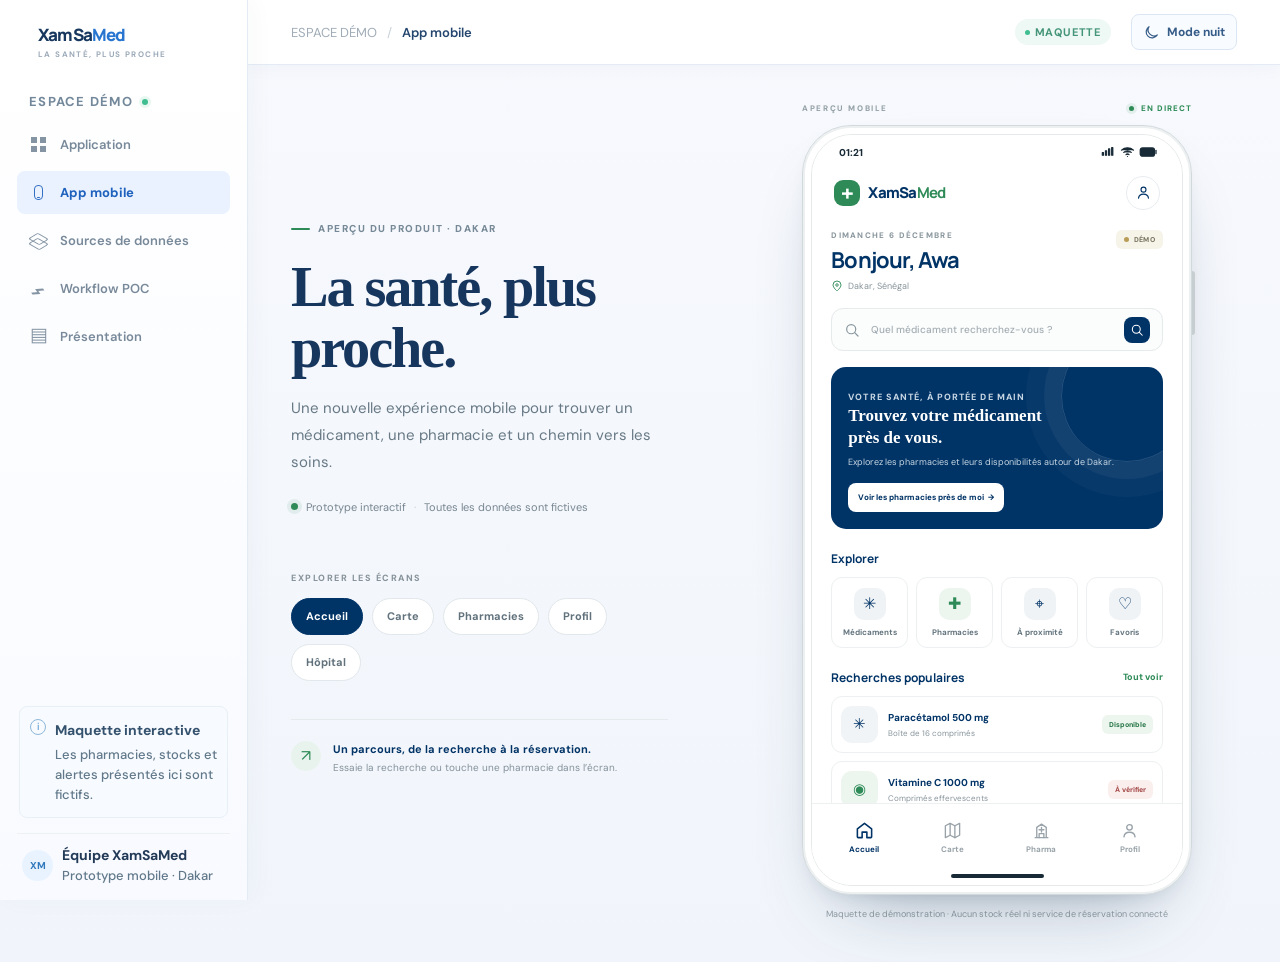
==== mobile.html @ 4ded85bc "helloooo" ====
<!doctype html>
<html lang="fr">
<head>
  <meta charset="utf-8">
  <meta name="viewport" content="width=device-width, initial-scale=1">
  <meta name="theme-color" content="#f4f8fc">
  <meta name="description" content="Maquette interactive de l’application mobile XamSaMed, avec parcours usager et hôpital.">
  <title>XamSaMed — App mobile</title>
  <link rel="preconnect" href="https://fonts.googleapis.com">
  <link rel="preconnect" href="https://fonts.gstatic.com" crossorigin>
  <link href="https://fonts.googleapis.com/css2?family=DM+Sans:wght@400;500;600;700&family=Manrope:wght@400;500;600;700;800&display=swap" rel="stylesheet">
  <link rel="stylesheet" href="style.css">
  <link rel="stylesheet" href="style-upgrade.css">
  <link rel="stylesheet" href="mobile.css">
  <script src="theme.js" defer></script>
  <script src="mobile.js" defer></script>
</head>
<body class="mobile-demo">
  <div class="app-shell">
    <aside class="sidebar">
      <a class="brand" href="index.html" aria-label="XamSaMed, application">
        <span class="brand-mark" aria-hidden="true"><span></span><span></span></span>
        <span class="brand-name">XamSa<span>Med</span><small>LA SANTÉ, PLUS PROCHE</small></span>
      </a>
      <div class="workspace-label">ESPACE DÉMO <span class="live-dot"></span></div>
      <nav class="side-nav" aria-label="Navigation principale">
        <a class="nav-link" href="index.html"><span class="nav-icon icon-grid"></span>Application</a>
        <a class="nav-link active" href="mobile.html" aria-current="page"><span class="nav-icon icon-mobile"></span>App mobile</a>
        <a class="nav-link" href="sources.html"><span class="nav-icon icon-layers"></span>Sources de données</a>
        <a class="nav-link" href="workflow.html"><span class="nav-icon icon-route"></span>Workflow POC</a>
        <a class="nav-link" href="presentation.html"><span class="nav-icon icon-meeting"></span>Présentation</a>
      </nav>
      <div class="sidebar-spacer"></div>
      <div class="sidebar-note"><span class="note-icon">i</span><div><strong>Maquette interactive</strong><p>Les pharmacies, stocks et alertes présentés ici sont fictifs.</p></div></div>
      <div class="profile"><div class="avatar">XM</div><div><strong>Équipe XamSaMed</strong><span>Prototype mobile · Dakar</span></div></div>
    </aside>

    <main class="main-area">
      <header class="topbar">
        <div class="breadcrumb"><a href="index.html">ESPACE DÉMO</a><span class="crumb-sep">/</span><strong>App mobile</strong></div>
        <div class="topbar-actions"><span class="demo-pill"><span></span>MAQUETTE</span></div>
      </header>
      <div class="content mobile-content">
        <section class="mobile-intro">
          <p class="eyebrow"><span class="eyebrow-line"></span>APERÇU DU PRODUIT · DAKAR</p>
          <h1>La santé, plus proche.</h1>
          <p class="mobile-lead">Une nouvelle expérience mobile pour trouver un médicament, une pharmacie et un chemin vers les soins.</p>
          <div class="mobile-intro-meta"><span class="mobile-status-dot"></span>Prototype interactif <span class="mobile-meta-divider">·</span> Toutes les données sont fictives</div>
          <div class="mobile-screen-picker">
            <p class="screen-picker-label">EXPLORER LES ÉCRANS</p>
            <div class="screen-picker-buttons" role="group" aria-label="Accès rapides aux écrans">
              <button type="button" data-preview="home" class="is-selected">Accueil</button>
              <button type="button" data-preview="map">Carte</button>
              <button type="button" data-preview="pharmacies">Pharmacies</button>
              <button type="button" data-preview="profile">Profil</button>
              <button type="button" data-preview="alerts">Hôpital</button>
            </div>
          </div>
          <div class="mobile-journey-note">
            <span class="journey-icon" aria-hidden="true">↗</span>
            <p><strong>Un parcours, de la recherche à la réservation.</strong><span>Essaie la recherche ou touche une pharmacie dans l’écran.</span></p>
          </div>
        </section>

        <section class="mobile-stage" aria-label="Aperçu de l’application mobile">
          <div class="stage-caption"><span>APERÇU MOBILE</span><span class="stage-live"><i></i> EN DIRECT</span></div>
          <div class="phone-device">
            <div class="phone-frame">
              <div class="phone-screen">
                <div class="phone-statusbar">
                  <span id="phone-clock">09:41</span>
                  <span class="phone-status-icons" aria-label="Réseau, Wi-Fi et batterie">
                    <svg viewBox="0 0 24 16" aria-hidden="true"><path d="M2 13h2V9H2zm5 0h2V6H7zm5 0h2V3h-2zm5 0h2V1h-2z"/></svg>
                    <svg viewBox="0 0 20 16" aria-hidden="true"><path d="M2 5.5a12 12 0 0 1 16 0M5 8.5a7.5 7.5 0 0 1 10 0M8 11.5a3.2 3.2 0 0 1 4 0"/><circle cx="10" cy="14" r=".8" fill="currentColor" stroke="none"/></svg>
                    <svg viewBox="0 0 24 16" aria-hidden="true"><rect x="1" y="2.5" width="19" height="11" rx="3"/><path d="M22 6v4"/><rect class="battery-fill" x="3.3" y="4.7" width="13.7" height="6.6" rx="1.5"/></svg>
                  </span>
                </div>
                <div class="phone-appbar">
                  <a class="phone-brand" href="#" data-route="home" aria-label="Accueil XamSaMed"><span class="phone-brand-mark">+</span><span>XamSa<b>Med</b></span></a>
                  <button class="phone-icon-button" type="button" data-route="profile" aria-label="Ouvrir le profil"><svg viewBox="0 0 24 24" aria-hidden="true"><circle cx="12" cy="8" r="3.5"/><path d="M5 20c.4-3.8 2.8-5.8 7-5.8s6.6 2 7 5.8"/></svg></button>
                </div>
                <div id="phone-view" class="phone-view" aria-live="polite"></div>
                <nav class="phone-tabs" id="phone-tabs" aria-label="Navigation de l’application"></nav>
                <div class="phone-home-indicator" aria-hidden="true"><span></span></div>
                <div class="phone-toast" id="phone-toast" role="status" aria-live="polite"></div>
              </div>
            </div>
            <span class="phone-side-button" aria-hidden="true"></span>
          </div>
          <p class="stage-disclaimer">Maquette de démonstration · Aucun stock réel ni service de réservation connecté</p>
        </section>
      </div>
    </main>
  </div>
</body>
</html>
---- style.css ----
:root {
  color-scheme: light;
  --navy: #10273e;
  --blue: #2876c7;
  --blue-dark: #1d5fa7;
  --blue-light: #eaf4ff;
  --ink: #1e3449;
  --muted: #8292a2;
  --line: #e8edf2;
  --canvas: #f4f8fc;
  --white: #fff;
  --green: #22a878;
  --coral: #ec7b6d;
  --purple: #8d7ade;
  font-family: "DM Sans", Arial, sans-serif;
  font-synthesis: none;
  text-rendering: optimizeLegibility;
}

* { box-sizing: border-box; }
body { margin: 0; color: var(--ink); background: var(--canvas); font-size: 13px; }
a { color: inherit; text-decoration: none; }
button { font: inherit; }
.app-shell { min-height: 100vh; }
.sidebar { width: 248px; background: #fff; border-right: 1px solid #e9eef3; padding: 26px 17px 16px; position: fixed; inset: 0 auto 0 0; display: flex; flex-direction: column; z-index: 5; }
.brand { display: flex; align-items: center; gap: 11px; padding: 0 10px 34px; }

.brand-name { font: 800 17px Manrope, sans-serif; letter-spacing: -.8px; color: #193d5e; line-height: 1.05; }
.brand-name>span { color: #3784cb; }
.brand-name small { display: block; margin-top: 5px; color: #9caab8; font: 700 8px "DM Sans", sans-serif; letter-spacing: 1.4px; }
.workspace-label { color: #abb7c2; font-size: 9px; font-weight: 700; letter-spacing: 1.25px; padding: 0 12px 13px; }
.live-dot,.demo-pill>span { width: 6px; height: 6px; display: inline-block; border-radius: 50%; background: #40bd91; margin-left: 5px; vertical-align: 1px; box-shadow: 0 0 0 3px #e8f8f1; }
.side-nav { display: grid; gap: 5px; }
.nav-link { display: flex; align-items: center; gap: 13px; min-height: 43px; padding: 0 13px; color: #78899a; font-weight: 600; border-radius: 8px; transition: background .2s, color .2s; }
.nav-link:hover { background: #f4f8fc; color: #316fae; }
.nav-link.active { color: #246bb4; background: #edf6ff; font-weight: 700; }
.nav-icon { width: 17px; height: 17px; display: inline-block; position: relative; color: currentColor; opacity: .9; }
.icon-grid:before { content: ""; position: absolute; inset: 1px; background: linear-gradient(currentColor,currentColor) 0 0/6px 6px no-repeat,linear-gradient(currentColor,currentColor) 100% 0/6px 6px no-repeat,linear-gradient(currentColor,currentColor) 0 100%/6px 6px no-repeat,linear-gradient(currentColor,currentColor) 100% 100%/6px 6px no-repeat; }
.icon-layers:before,.icon-layers:after { content: ""; position: absolute; width: 11px; height: 8px; left: 2px; top: 2px; border: 1.5px solid currentColor; transform: rotate(30deg) skew(-28deg); border-radius: 2px; }
.icon-layers:after { top: 7px; }
.icon-route:before { content: "⌁"; position: absolute; left: 0; top: -6px; font-size: 25px; font-weight: 400; transform: rotate(-35deg); }
.sidebar-spacer { flex: 1; }
.sidebar-note { border: 1px solid #e8f0f7; background: #f7fbff; padding: 12px 10px; display: flex; align-items: flex-start; gap: 9px; border-radius: 8px; margin: 0 2px 15px; }
.note-icon,.info-dot { width: 16px; height: 16px; border: 1px solid #8db7da; color: #4389c5; display: inline-grid; place-items: center; border-radius: 50%; font-size: 10px; flex: 0 0 auto; font-style: normal; }
.sidebar-note strong { font-size: 10px; color: #34516d; }
.sidebar-note p { color: #8494a3; font-size: 9px; line-height: 1.55; margin: 5px 0 0; }
.profile { display: flex; align-items: center; gap: 9px; padding: 12px 5px 0; border-top: 1px solid #edf1f4; }
.avatar,.top-avatar { display: grid; place-items: center; border-radius: 50%; background: #e8f3ff; color: #3078bc; font-size: 10px; font-weight: 700; }
.avatar { width: 31px; height: 31px; }
.profile strong,.profile span { display: block; }
.profile strong { font-size: 10px; }
.profile div:nth-child(2) span { color: #99a6b2; font-size: 9px; margin-top: 3px; }
.profile .profile-menu { margin-left: auto; color: #93a2b0; font-size: 19px; letter-spacing: 1px; }
.main-area { margin-left: 248px; min-height: 100vh; }
.topbar { height: 65px; position: sticky; top: 0; z-index: 4; display: flex; align-items: center; justify-content: space-between; padding: 0 43px; background: #ffffffed; backdrop-filter: blur(12px); border-bottom: 1px solid #e8edf2; }
.breadcrumb { display: flex; gap: 10px; align-items: center; color: #a0acb7; font-size: 11px; }
.breadcrumb strong { color: #4a5e71; font-weight: 600; }
.breadcrumb a:hover { color: var(--blue); }
.crumb-sep { color: #c8d0d8; }
.topbar-actions { display: flex; align-items: center; gap: 20px; }
.demo-pill { background: #eef8f4; border-radius: 15px; padding: 6px 10px; color: #459579; font-size: 8px; font-weight: 700; letter-spacing: .8px; }
.demo-pill>span { margin: 0 5px 0 0; width: 5px; height: 5px; box-shadow: none; }
.icon-button { position: relative; border: 0; background: transparent; width: 24px; height: 27px; color: #8293a3; padding: 2px; }
.icon-button svg { width: 17px; fill: none; stroke: currentColor; stroke-width: 1.6; stroke-linecap: round; stroke-linejoin: round; }
.icon-button i { width: 5px; height: 5px; background: #ef8678; border-radius: 50%; position: absolute; right: 1px; top: 2px; border: 1px solid white; }
.top-avatar { width: 29px; height: 29px; }
.content { max-width: 1450px; margin: 0 auto; padding: 34px 43px 24px; }
.welcome-row { display: flex; align-items: flex-end; justify-content: space-between; gap: 25px; margin: 0 0 24px; }
.eyebrow,.section-kicker { color: #8b9aaa; font-size: 9px; font-weight: 700; letter-spacing: 1.3px; margin: 0 0 10px; }
.eyebrow { display: flex; align-items: center; gap: 8px; color: #5c89ae; }
.eyebrow-line { width: 19px; height: 2px; background: #56a2dc; border-radius: 2px; }
h1,h2,h3,p { margin-top: 0; }
h1,h2,h3 { font-family: Manrope, "DM Sans", sans-serif; }
h1 { font-size: clamp(27px, 3vw, 37px); line-height: 1.2; letter-spacing: -1.5px; color: #173b5b; margin-bottom: 9px; font-weight: 800; }
.lead { color: #7c8d9d; font-size: 12px; margin: 0; line-height: 1.6; max-width: 600px; }
.button { display: inline-flex; min-height: 39px; align-items: center; justify-content: center; gap: 9px; border-radius: 7px; padding: 0 15px; font-size: 10px; font-weight: 700; white-space: nowrap; transition: transform .2s, box-shadow .2s; }
.button:hover { transform: translateY(-1px); }
.button-primary { background: #2876c7; color: white; box-shadow: 0 6px 14px #2876c729; }
.button-primary:hover { background: #1f67b2; box-shadow: 0 8px 17px #2876c740; }
.button .plus { font-size: 17px; font-weight: 400; margin-right: -4px; }
.button .arrow { font-size: 15px; font-weight: 400; }
.notice-banner { background: #eef7ff; border: 1px solid #dfedfa; border-radius: 8px; padding: 11px 15px; display: flex; align-items: center; gap: 11px; margin-bottom: 18px; }
.notice-symbol { color: #3484c6; font-size: 19px; }
.notice-banner p { margin: 0; flex: 1; display: grid; gap: 3px; }
.notice-banner strong { font-size: 10px; color: #315d80; }
.notice-banner p span { color: #7890a5; font-size: 9px; line-height: 1.5; }
.notice-banner>a { color: #357fbd; font-size: 9px; font-weight: 700; white-space: nowrap; }
.notice-banner>a span,.text-link span,.metric-link span { margin-left: 5px; }
.metric-grid { display: grid; grid-template-columns: repeat(4,minmax(0,1fr)); gap: 13px; margin-bottom: 17px; }
.metric-card { min-height: 139px; padding: 14px 15px 12px; border: 1px solid #e8edf2; background: white; border-radius: 9px; box-shadow: 0 2px 5px #193b5a05; }
.metric-top { display: flex; justify-content: space-between; align-items: center; margin-bottom: 10px; }
.metric-icon { display: grid; place-items: center; border-radius: 7px; width: 27px; height: 27px; font-size: 16px; font-weight: 600; }
.icon-blue { color: #3686c9; background: #edf6ff; }
.icon-coral { color: #e57e70; background: #fff1ef; }
.icon-green { color: #239f75; background: #eaf8f2; }
.metric-tag { border-radius: 9px; padding: 4px 7px; font-size: 7px; font-weight: 700; letter-spacing: .45px; }
.tag-neutral { color: #8795a2; background: #f1f4f7; }
.tag-coral { color: #d27669; background: #fff0ee; }
.tag-green { color: #238961; background: #e8f8f0; }
.metric-value { color: #1c4569; font: 800 25px Manrope, sans-serif; letter-spacing: -1px; line-height: 1; }
.metric-value>span { color: #9ba8b4; font: 600 11px "DM Sans", sans-serif; letter-spacing: 0; }
.metric-label { color: #65798d; margin-top: 6px; font-size: 9px; }
.metric-foot { margin-top: 12px; color: #9aa7b2; font-size: 8px; }
.mini-check { color: #26a67a; margin-right: 4px; }
.status-dot { width: 6px; height: 6px; display: inline-block; border-radius: 50%; margin-right: 4px; }
.coral-dot { background: #ef8273; }
.blue-dot { background: #58a2dd; }
.purple-dot { background: #9b8ae3; }
.metric-card-accent { color: white; border: 0; background: linear-gradient(135deg,#2c7bc4,#2365ac); box-shadow: 0 6px 15px #276eae20; }
.metric-card-accent .metric-value,.metric-card-accent .metric-label { color: #fff; }
.metric-card-accent .metric-value>span { color: #c9e4fb; }
.metric-card-accent .metric-label { opacity: .83; }
.icon-white { color: white; background: #ffffff20; }
.tag-white { color: #e1f2ff; background: #ffffff20; }
.metric-link { display: block; color: white; font-size: 9px; font-weight: 700; margin-top: 10px; }
.dashboard-grid { display: grid; grid-template-columns: minmax(0,1.62fr) minmax(280px,.88fr); gap: 15px; margin-bottom: 15px; }
.panel { background: white; border: 1px solid #e7edf2; border-radius: 9px; box-shadow: 0 2px 5px #193b5a05; }
.map-panel,.alerts-panel,.source-panel,.next-panel { padding: 18px; }
.panel-heading { display: flex; align-items: center; justify-content: space-between; gap: 16px; }
.panel-heading .section-kicker { margin-bottom: 5px; font-size: 8px; }
.panel-heading h2 { font-size: 14px; letter-spacing: -.35px; margin: 0; color: #264761; }
.select-chip { background: white; border: 1px solid #e6edf3; padding: 7px 9px; border-radius: 5px; color: #788a9a; font-size: 8px; }
.select-chip span { color: #4d8ec3; margin-left: 5px; }
.map-wrap { height: 253px; position: relative; overflow: hidden; border-radius: 7px; margin-top: 14px; background-color: #f3f7f6; background-image: linear-gradient(30deg,transparent 48%,#fff9 49%,#fff9 51%,transparent 52%),linear-gradient(150deg,transparent 48%,#fff8 49%,#fff8 51%,transparent 52%); }
.map-art { position: absolute; width: 100%; height: 100%; inset: 0; }
.water-area { fill: #dceefa; opacity: .9; }
.park-area { fill: #e4f1e6; opacity: .9; }
.minor-roads path { fill: none; stroke: #fff; stroke-width: 3; opacity: .9; }
.major-roads path { fill: none; stroke: #fff; stroke-width: 7; opacity: .95; }
.route-soft { fill: none; stroke: #9ccff3; stroke-width: 9; stroke-linecap: round; stroke-linejoin: round; opacity: .53; }
.route-dash { fill: none; stroke: #347fbd; stroke-width: 3.5; stroke-dasharray: 7 5; stroke-linecap: round; stroke-linejoin: round; }
.map-start { fill: #fff; stroke: #347fbd; stroke-width: 3; }
.map-start-inner { fill: #347fbd; }
.map-alert circle { fill: #f08070; stroke: white; stroke-width: 3; }
.map-alert path { stroke: white; stroke-width: 1.6; stroke-linecap: round; }
.alert-one { transform: translate(371px,168px); }
.alert-two { transform: translate(466px,155px); }
.map-pharmacy circle { fill: #28a97c; stroke: white; stroke-width: 3; }
.map-pharmacy path { stroke: white; stroke-width: 2; stroke-linecap: round; }
.map-pharmacy { transform: translate(619px,128px); }
.pharmacy-two { transform: translate(301px,183px); }
.map-label { position: absolute; z-index: 1; color: #9ba8a6; font-size: 7px; letter-spacing: 1px; font-weight: 700; }
.map-label-one { left: 27%; top: 60%; }.map-label-two { left: 56%; top: 29%; }.map-label-three { left: 70%; top: 70%; }.map-label-four { left: 23%; top: 17%; }
.map-status { position: absolute; top: 10px; left: 11px; display: flex; align-items: center; border-radius: 5px; padding: 7px 8px; background: #fff; color: #6b7d8e; font-size: 8px; box-shadow: 0 2px 7px #23435e12; }
.map-divider { height: 12px; border-left: 1px solid #e4e9ed; margin: 0 8px; }
.map-legend { position: absolute; right: 9px; bottom: 9px; display: flex; gap: 10px; background: #fffffff0; border-radius: 5px; padding: 7px 8px; color: #758696; font-size: 7px; }
.map-legend span { display: flex; align-items: center; gap: 4px; }
.legend-route { width: 10px; height: 3px; background: #3986bf; border-radius: 2px; }
.legend-alert { width: 7px; height: 7px; background: #ee8173; border-radius: 50%; }
.legend-pharmacy { width: 10px; height: 10px; display: grid; place-items: center; color: white; font-style: normal; background: #28a97c; border-radius: 50%; line-height: 9px; font-size: 8px; }
.map-attribution { position: absolute; left: 10px; bottom: 8px; color: #9aa7a7; font-size: 7px; }
.map-footer { display: flex; align-items: center; justify-content: space-between; gap: 12px; padding-top: 12px; color: #8695a1; font-size: 8px; }
.map-footer>span { display: flex; align-items: center; gap: 6px; }
.map-footer .info-dot { width: 13px; height: 13px; font-size: 8px; }
.map-footer>a,.text-link { color: #347eb8; font-size: 9px; font-weight: 700; white-space: nowrap; }
.alert-list { margin-top: 12px; }
.alert-item { display: flex; align-items: flex-start; gap: 9px; padding: 12px 0; border-bottom: 1px solid #f0f3f5; }
.alert-symbol { width: 27px; height: 27px; display: grid; flex: 0 0 auto; place-items: center; border-radius: 7px; font-size: 15px; }
.flood-symbol { color: #e17d70; background: #fff0ed; }
.road-symbol { color: #477fca; background: #eef5ff; }
.rain-symbol { color: #8d7ade; background: #f3f0ff; }
.alert-copy { min-width: 0; flex: 1; display: grid; gap: 4px; }
.alert-copy strong { font-size: 9px; color: #40596f; }
.alert-copy>span { font-size: 8px; color: #98a5af; }
.alert-copy small { font-size: 7px; color: #8999a6; }
.alert-copy small .status-dot { width: 5px; height: 5px; }
.alert-time { color: #9ca8b3; font-size: 8px; white-space: nowrap; }
.verify-callout { display: flex; gap: 9px; align-items: flex-start; padding: 10px; margin-top: 10px; background: #f7fafc; border-radius: 6px; }
.verify-icon { display: grid; place-items: center; width: 17px; height: 17px; background: #e5f5ee; color: #26976d; font-size: 10px; border-radius: 50%; flex: 0 0 auto; }
.verify-callout p { margin: 0; font-size: 8px; color: #8594a1; line-height: 1.55; }
.verify-callout strong { color: #4c687b; }
.lower-grid { display: grid; grid-template-columns: 1.5fr 1fr; gap: 15px; }
.source-flow { display: flex; align-items: center; justify-content: space-between; gap: 8px; padding: 21px 2px 14px; }
.source-node { display: flex; align-items: center; gap: 8px; min-width: 0; }
.source-node>div { display: grid; gap: 3px; }
.source-node strong { font-size: 9px; color: #41596e; white-space: nowrap; }
.source-node small { color: #9aa6b0; font-size: 7px; white-space: nowrap; }
.source-logo { display: grid; place-items: center; width: 30px; height: 30px; flex: 0 0 auto; border-radius: 8px; font: 800 15px Manrope, sans-serif; }
.osm-logo { color: #438755; background: #eaf5e8; }
.report-logo { color: #3982c5; background: #eaf4ff; font-size: 17px; }
.climate-logo { color: #8b79d1; background: #f1edff; }
.history-logo { color: #b58243; background: #fbf3e8; }
.waze-logo { color: #4181ad; background: #eaf7fb; }
.tomtom-logo { color: #db725d; background: #fff0eb; }
.node-label { margin-left: auto; border-radius: 8px; background: #f0f4f7; padding: 4px 6px; color: #8494a1; font-size: 6px; font-weight: 700; letter-spacing: .4px; white-space: nowrap; }
.node-priority { color: #3081b8; background: #eaf5ff; }.node-context { color: #8778c1; background: #f2efff; }
.flow-connector { min-width: 16px; flex: 1; border-top: 1px dashed #cbd8e2; }
.source-disclaimer { border-top: 1px solid #eff2f5; padding-top: 10px; color: #8796a2; font-size: 8px; display: flex; align-items: center; gap: 7px; }
.source-disclaimer>span,.tech-note>span { width: 14px; height: 14px; display: grid; place-items: center; border: 1px solid #a4bfce; border-radius: 50%; color: #5086a3; font-size: 8px; flex: 0 0 auto; }
.next-title { display: flex; align-items: center; gap: 10px; margin-bottom: 11px; }
.next-icon { display: grid; place-items: center; width: 29px; height: 29px; border-radius: 8px; background: #edf6ff; color: #3987c5; font-size: 14px; }
.next-title .section-kicker { margin-bottom: 4px; font-size: 7px; }
.next-title h2 { margin: 0; font-size: 13px; color: #264761; }
.next-panel>p { color: #8393a1; font-size: 9px; line-height: 1.65; margin-bottom: 14px; }
.button-secondary { min-height: 32px; background: #edf6ff; color: #357bb6; font-size: 8px; padding: 0 10px; }
.page-footer { display: flex; justify-content: space-between; gap: 15px; padding: 19px 2px 0; color: #a1acb6; font-size: 8px; }

/* Secondary pages */
.page-intro { margin-bottom: 22px; }
.page-intro h1 { font-size: clamp(29px,3.2vw,38px); }
.source-cards { display: grid; grid-template-columns: repeat(2,minmax(0,1fr)); gap: 13px; margin: 17px 0; }
.source-card { position: relative; padding: 17px; background: white; border: 1px solid #e7edf2; border-radius: 9px; box-shadow: 0 2px 5px #193b5a05; }
.source-featured { border-color: #d8e8f5; }
.source-card-head { display: flex; align-items: center; justify-content: space-between; margin-bottom: 12px; }
.source-card-head .source-logo { width: 34px; height: 34px; font-size: 16px; }
.priority-badge { padding: 5px 7px; border-radius: 12px; font-size: 7px; letter-spacing: .45px; font-weight: 700; }
.badge-essential { color: #3484c0; background: #eaf5ff; }.badge-live { color: #228e6b; background: #e8f8f0; }.badge-context { color: #8072bc; background: #f1efff; }.badge-later { color: #85929d; background: #f0f3f5; }
.source-card h2 { margin: 0 0 3px; font-size: 15px; letter-spacing: -.35px; color: #264761; }
.source-card h2 span { color: #7d9ab0; font-size: 11px; }
.source-purpose { margin: 0 0 9px; color: #3b7eae; font-size: 9px; font-weight: 700; }
.source-card>p:not(.source-purpose) { min-height: 38px; color: #82919f; font-size: 9px; line-height: 1.65; margin-bottom: 11px; }
.source-meta { display: grid; grid-template-columns: repeat(2,minmax(0,1fr)); gap: 9px 12px; background: #f7fafc; padding: 10px; border-radius: 6px; }
.source-meta>div { display: grid; gap: 4px; }
.source-meta small { color: #a1adb7; font-size: 6px; font-weight: 700; letter-spacing: .8px; }
.source-meta strong { color: #53697b; font-size: 8px; font-weight: 600; line-height: 1.35; }
.precision-row { display: flex; align-items: center; gap: 7px; padding: 10px 1px 8px; font-size: 8px; color: #8a99a5; }
.precision-row strong { color: #5b7385; font-size: 7px; font-weight: 600; margin-left: auto; }
.rating { display: flex; gap: 3px; }
.rating i { width: 12px; height: 4px; border-radius: 3px; background: #e7edf1; }
.rating i.filled { background: #4e9ed4; }
.source-caveat { display: flex; gap: 7px; padding: 8px 9px; background: #fff9f2; border-radius: 5px; color: #947f68; font-size: 8px; line-height: 1.5; }
.source-caveat>span { width: 13px; height: 13px; display: grid; place-items: center; border-radius: 50%; color: #bd8752; background: #f8e9d5; font-weight: 700; flex: 0 0 auto; }
.integration { display: grid; gap: 4px; border-top: 1px solid #edf1f4; padding: 9px 1px 0; margin-top: 9px; }
.integration strong { color: #546e80; font-size: 8px; }
.integration span { color: #8b99a4; font-size: 8px; line-height: 1.5; }
.comparison-panel { padding: 18px; margin-bottom: 13px; }
.evaluation-note,.roadmap-caption { color: #9aa7b2; font-size: 8px; }
.table-scroll { overflow-x: auto; margin-top: 15px; }
.comparison-table { border-collapse: collapse; width: 100%; min-width: 770px; font-size: 8px; text-align: left; }
.comparison-table th { padding: 9px 8px; color: #9ba8b3; font-size: 7px; letter-spacing: .55px; font-weight: 700; border-bottom: 1px solid #eaf0f4; white-space: nowrap; }
.comparison-table td { padding: 10px 8px; color: #748696; border-bottom: 1px solid #f0f3f5; white-space: nowrap; }
.comparison-table tr:last-child td { border-bottom: 0; }
.comparison-table td:first-child { color: #4a6276; font-weight: 700; }
.table-source { display: flex; align-items: center; gap: 7px; }
.table-dot { width: 6px; height: 6px; border-radius: 50%; display: inline-block; }
.dot-blue { background: #438ec8; }.dot-coral { background: #e98476; }.dot-yellow { background: #d4a44f; }.dot-purple { background: #907fe0; }.dot-gray { background: #9ba8b3; }
.table-priority { border-radius: 9px; padding: 4px 7px; font-size: 7px; font-weight: 700; }
.table-priority.essential { color: #2d7ab1; background: #eaf5ff; }.table-priority.context { color: #8173bd; background: #f1efff; }.table-priority.later { color: #7f8c97; background: #f1f4f6; }
.footnotes { display: grid; gap: 5px; padding: 2px 3px 15px; color: #96a3ae; font-size: 8px; }
.recommendation-banner { display: flex; align-items: center; gap: 14px; background: linear-gradient(110deg,#256eb3,#1e5e9e); border-radius: 9px; padding: 16px 18px; color: white; margin-top: 6px; box-shadow: 0 7px 18px #276aa821; }
.recommend-icon { width: 32px; height: 32px; display: grid; place-items: center; border-radius: 9px; background: #ffffff20; font-size: 16px; }
.recommendation-banner>div:nth-child(2) { flex: 1; }
.recommendation-banner>div:nth-child(2)>span { color: #bfdfff; font-size: 7px; letter-spacing: 1px; font-weight: 700; }
.recommendation-banner strong { display: block; margin-top: 4px; font: 700 12px Manrope, sans-serif; }
.recommendation-banner p { margin: 4px 0 0; color: #d1e6f7; font-size: 8px; }
.button-white { color: #266ba8; background: white; min-height: 33px; font-size: 8px; }

/* Workflow page */
.workflow-panel,.scenario-panel,.tech-panel,.roadmap-panel { padding: 18px; }
.workflow-caption { color: #8d9ba7; font-size: 8px; white-space: nowrap; }
.workflow-steps { display: grid; grid-template-columns: 1fr 20px 1fr 20px 1fr 20px 1fr; align-items: center; gap: 4px; padding: 22px 4px 12px; }
.workflow-step { position: relative; min-height: 176px; padding: 13px 11px 11px; border: 1px solid #e9eef3; border-radius: 8px; background: #fcfdfe; }
.step-number { position: absolute; right: 10px; top: 9px; color: #b7c3cc; font: 700 8px Manrope, sans-serif; }
.step-icon { display: grid; place-items: center; width: 31px; height: 31px; border-radius: 8px; font-size: 17px; margin-bottom: 11px; }
.patient-icon { color: #3784c1; background: #eaf5ff; }.map-icon { color: #238c69; background: #e8f7f0; }.alert-icon { color: #e47a6d; background: #fff0ed; }.route-icon { color: #8774cf; background: #f0edff; }
.step-label { display: block; color: #9caab5; font-size: 6px; font-weight: 700; letter-spacing: .7px; margin-bottom: 5px; }
.workflow-step h3 { color: #37546b; font-size: 10px; line-height: 1.4; margin: 0 0 5px; }
.workflow-step p { color: #8494a1; font-size: 8px; line-height: 1.55; margin: 0 0 9px; }
.step-owner { display: inline-block; color: #5084a9; background: #f0f7fc; border-radius: 4px; padding: 4px 5px; font-size: 6px; font-weight: 600; }
.workflow-arrow { color: #a8bfce; font-size: 16px; text-align: center; }
.workflow-foot { display: flex; align-items: center; gap: 10px; color: #8b9aa6; font-size: 8px; }
.data-line { height: 1px; flex: 1; background: #e9eef2; }
.weather-mini { color: #907fcd; font-size: 12px; font-style: normal; margin-right: 4px; }
.scenario-grid { display: grid; grid-template-columns: 1.42fr 1fr; gap: 14px; margin: 14px 0; }
.small-label { padding: 5px 7px; color: #ad8561; background: #fff5eb; border-radius: 10px; font-size: 6px; font-weight: 700; letter-spacing: .5px; white-space: nowrap; }
.status-flow { margin-top: 10px; }
.status-row { display: grid; grid-template-columns: 18px 78px minmax(0,1fr); align-items: start; gap: 8px; position: relative; padding: 10px 0; border-bottom: 1px solid #f0f3f5; }
.status-row:last-child { border-bottom: 0; }
.status-number { display: grid; place-items: center; width: 17px; height: 17px; border-radius: 50%; color: #7993a4; background: #f0f5f8; font-size: 8px; font-weight: 700; }
.status-chip { display: inline-flex; align-items: center; gap: 5px; padding: 5px 6px; border-radius: 11px; font-size: 7px; font-weight: 700; white-space: nowrap; }
.status-chip i { width: 5px; height: 5px; border-radius: 50%; background: currentColor; }
.status-reported { color: #be8155; background: #fff5e9; }.status-confirmed { color: #288a68; background: #eaf8f1; }.status-resolved { color: #6483a0; background: #eff5fa; }
.status-description { display: grid; gap: 4px; }
.status-description strong { color: #526a7e; font-size: 8px; font-weight: 600; }
.status-description span { color: #93a0aa; font-size: 7px; line-height: 1.45; }
.status-end { grid-column: 3; color: #698399; background: #f5f8fa; border-radius: 4px; padding: 5px 7px; font-size: 7px; justify-self: start; }
.scenario-caution { display: flex; align-items: flex-start; gap: 8px; padding: 9px; margin-top: 7px; background: #fff8f1; border-radius: 5px; }
.scenario-caution>span { color: #c08b57; border: 1px solid #e3c8a8; width: 14px; height: 14px; display: grid; place-items: center; flex: 0 0 auto; border-radius: 50%; font-size: 8px; }
.scenario-caution p { color: #927e68; font-size: 7px; line-height: 1.55; margin: 0; }
.scenario-caution strong { color: #806a52; }
.tech-stack { margin-top: 14px; }
.tech-row { display: flex; align-items: center; gap: 9px; padding: 9px 0; border-bottom: 1px solid #f0f3f5; }
.tech-row:last-child { border: 0; }
.tech-badge { width: 25px; height: 25px; display: grid; place-items: center; flex: 0 0 auto; border-radius: 7px; font: 800 11px Manrope, sans-serif; }
.flutter-badge { color: #3986c7; background: #eaf5ff; }.laravel-badge { color: #dd7465; background: #fff0ed; }.postgres-badge { color: #4f7fa7; background: #edf4f8; }.open-badge { color: #3d916b; background: #eaf7f0; }
.tech-row>div { flex: 1; display: grid; gap: 3px; }
.tech-row strong { color: #50677a; font-size: 8px; }
.tech-row div>span { color: #8c9aa6; font-size: 7px; line-height: 1.45; }
.tech-role { color: #9cabb5; font-size: 6px; font-weight: 700; letter-spacing: .6px; }
.tech-note { display: flex; gap: 7px; align-items: flex-start; color: #8a99a5; background: #f6f9fb; padding: 9px; border-radius: 5px; font-size: 7px; line-height: 1.5; margin-top: 7px; }
.tech-note>span { width: 13px; height: 13px; font-size: 7px; }
.roadmap-panel { margin-bottom: 14px; }
.roadmap { display: grid; grid-template-columns: repeat(5,minmax(0,1fr)); gap: 13px; padding-top: 20px; }
.roadmap-week { position: relative; padding-top: 17px; border-top: 2px solid #dce8f0; }
.week-label { color: #5283a4; font-size: 7px; font-weight: 700; letter-spacing: .7px; }
.week-dot { position: absolute; top: -5px; left: 0; width: 8px; height: 8px; border-radius: 50%; background: #4b91c4; box-shadow: 0 0 0 3px #eef6fb; }
.roadmap-week h3 { color: #426076; font-size: 9px; margin: 8px 0 5px; }
.roadmap-week p { color: #8998a4; font-size: 7px; line-height: 1.6; min-height: 45px; margin-bottom: 9px; }
.week-deliverable { color: #4585b4; font-size: 7px; line-height: 1.45; font-weight: 600; display: block; }
.roadmap-bottom { display: flex; justify-content: space-between; gap: 10px; padding-top: 12px; margin-top: 14px; border-top: 1px solid #eef2f5; color: #8e9ca8; font-size: 7px; }
.roadmap-bottom>span { display: flex; align-items: center; gap: 6px; }
.roadmap-bottom .info-dot { width: 13px; height: 13px; font-size: 8px; }

@media (min-width: 1500px) { .content { padding-left: 52px; padding-right: 52px; } }
@media (max-width: 1150px) {
  .sidebar { width: 215px; }
  .main-area { margin-left: 215px; }
  .topbar { padding: 0 26px; }
  .content { padding-left: 26px; padding-right: 26px; }
  .metric-grid { grid-template-columns: repeat(2,minmax(0,1fr)); }
  .dashboard-grid { grid-template-columns: minmax(0,1.35fr) minmax(260px,.9fr); }
  .source-node { gap: 5px; }
  .node-label { display: none; }
}
@media (max-width: 850px) {
  .sidebar { width: 64px; padding: 20px 9px 12px; align-items: center; }
  .brand { padding: 0 0 31px; }
  .brand-name,.workspace-label,.nav-link:not(.active)::after,.sidebar-note,.profile>div:nth-child(2),.profile-menu { display: none; }
  .nav-link { width: 43px; height: 43px; padding: 0; justify-content: center; font-size: 0; }
  .nav-icon { width: 19px; height: 19px; }
  .profile { justify-content: center; padding: 12px 0 0; }
  .main-area { margin-left: 64px; }
  .dashboard-grid,.lower-grid,.scenario-grid { grid-template-columns: 1fr; }
  .source-cards { grid-template-columns: 1fr; }
  .source-card>p:not(.source-purpose) { min-height: initial; }
  .workflow-steps { grid-template-columns: repeat(2,minmax(0,1fr)); gap: 8px; }
  .workflow-arrow { display: none; }
  .roadmap { grid-template-columns: repeat(3,minmax(0,1fr)); row-gap: 20px; }
}
@media (max-width: 600px) {
  .topbar { height: 55px; padding: 0 15px; }
  .topbar-actions { gap: 12px; }
  .demo-pill { font-size: 0; padding: 7px; }
  .demo-pill>span { margin: 0; }
  .breadcrumb { font-size: 9px; gap: 7px; }
  .content { padding: 24px 14px 20px; }
  .welcome-row { align-items: flex-start; flex-direction: column; gap: 15px; }
  .welcome-row .button { min-height: 36px; }
  .mobile-break { display: none; }
  h1 { font-size: 29px; }
  .notice-banner { align-items: flex-start; padding: 10px; }
  .notice-banner>a { display: none; }
  .notice-banner p span { font-size: 8px; }
  .metric-grid { grid-template-columns: repeat(2,minmax(0,1fr)); gap: 9px; }
  .metric-card { min-height: 130px; padding: 12px; }
  .map-panel,.alerts-panel,.source-panel,.next-panel,.workflow-panel,.scenario-panel,.tech-panel,.roadmap-panel,.comparison-panel { padding: 13px; }
  .map-wrap { height: 215px; }
  .map-legend { bottom: 27px; left: 8px; right: auto; gap: 7px; }
  .map-attribution { font-size: 6px; }
  .map-footer { align-items: flex-start; font-size: 7px; }
  .source-flow { align-items: flex-start; flex-direction: column; gap: 9px; padding: 15px 0 12px; }
  .source-node { width: 100%; }
  .source-node strong { font-size: 9px; }
  .source-node small { font-size: 7px; }
  .flow-connector { width: 1px; min-width: 1px; height: 9px; flex: initial; border: 0; border-left: 1px dashed #cbd8e2; margin-left: 15px; }
  .node-label { display: block; }
  .panel-heading h2 { font-size: 12px; }
  .page-footer { flex-direction: column; gap: 6px; }
  .recommendation-banner { align-items: flex-start; flex-wrap: wrap; padding: 13px; }
  .recommendation-banner>div:nth-child(2) { min-width: calc(100% - 50px); }
  .recommendation-banner strong { font-size: 10px; line-height: 1.45; }
  .button-white { margin-left: 46px; }
  .evaluation-note { display: none; }
  .workflow-caption { font-size: 0; }
  .workflow-steps { grid-template-columns: 1fr; gap: 7px; padding: 15px 0 10px; }
  .workflow-step { min-height: auto; padding: 11px; }
  .workflow-foot { font-size: 7px; line-height: 1.5; }
  .status-row { grid-template-columns: 17px 72px minmax(0,1fr); gap: 6px; }
  .status-end { grid-column: 3; }
  .roadmap { grid-template-columns: 1fr; gap: 12px; padding-left: 7px; }
  .roadmap-week { padding: 0 0 7px 14px; border-top: 0; border-left: 2px solid #dce8f0; }
  .week-dot { top: 0; left: -5px; }
  .roadmap-week p { min-height: initial; margin-bottom: 5px; }
  .roadmap-bottom { flex-direction: column; }
  .roadmap-caption { display: none; }
}
@media (prefers-reduced-motion: reduce) { *,*::before,*::after { scroll-behavior: auto !important; transition-duration: .01ms !important; } }
@media print {
  .sidebar { position: static; width: 100%; height: auto; flex-direction: row; border: 0; }
  .sidebar .workspace-label,.side-nav,.sidebar-spacer,.sidebar-note,.profile { display: none; }
  .main-area { margin-left: 0; }
  .topbar { position: static; }
  .content { max-width: none; padding: 20px; }
  .button { display: none; }
  body { background: white; }
}

/* Meeting presentation */
.icon-meeting:before { content: "▤"; position: absolute; inset: -3px 0 0; font-size: 19px; line-height: 19px; }
.meeting-content { max-width: 1280px; }
.meeting-cover { position: relative; display: grid; grid-template-columns: 1.25fr .75fr; align-items: center; min-height: 315px; overflow: hidden; padding: 34px 38px; border-radius: 12px; background: linear-gradient(115deg,#fff 0%,#f5faff 66%,#e8f4fb 100%); border: 1px solid #e3edf5; box-shadow: 0 7px 24px #2044660a; }
.meeting-cover-copy { position: relative; z-index: 1; }
.meeting-overline { color: #5d91b9; font-size: 8px; font-weight: 700; letter-spacing: 1.6px; margin: 0 0 9px; }
.meeting-cover h1 { font-size: clamp(32px,4.2vw,48px); letter-spacing: -2px; margin: 0 0 12px; }
.meeting-lead { max-width: 510px; color: #71879a; font-size: 11px; line-height: 1.7; margin: 0; }
.meeting-meta { display: flex; flex-wrap: wrap; gap: 15px; margin-top: 22px; color: #8395a3; font-size: 8px; }
.meeting-meta span:first-child { color: #3d7ea8; font-weight: 700; }
.meeting-meta i { display: inline-block; width: 6px; height: 6px; background: #40bd91; border-radius: 50%; margin-right: 5px; }
.cover-illustration { position: relative; min-height: 235px; height: 100%; }
.cover-orbit { position: absolute; width: 190px; height: 190px; top: 50%; left: 50%; border: 1px solid #c6dfef; border-radius: 50%; transform: translate(-50%,-50%); }
.orbit-two { width: 136px; height: 136px; border-style: dashed; border-color: #cee3f0; }
.cover-center { position: absolute; left: 50%; top: 50%; width: 50px; height: 50px; display: grid; place-items: center; border: 7px solid #e6f3fb; border-radius: 50%; background: #347fba; transform: translate(-50%,-50%); box-shadow: 0 7px 17px #2876c733; }
.cover-cross { color: white; font-size: 20px; font-weight: 600; line-height: 1; }
.cover-pin { position: absolute; z-index: 1; display: grid; place-items: center; width: 27px; height: 27px; border: 3px solid white; border-radius: 50%; box-shadow: 0 3px 9px #274a6220; font-size: 11px; }
.pin-user { top: 25%; left: 24%; color: #3984be; background: #e6f4ff; }
.pin-alert { top: 25%; right: 20%; color: white; background: #e98373; }
.pin-pharmacy { bottom: 19%; right: 29%; color: white; background: #27a478; font-size: 15px; }
.cover-route { position: absolute; left: 24%; top: 37%; width: 54%; height: 27%; border-top: 2px dashed #3989c4; border-radius: 50%; transform: rotate(15deg); }
.route-b { top: 47%; left: 36%; width: 40%; height: 26%; border-color: #a5cde6; transform: rotate(-32deg); }
.cover-water { position: absolute; z-index: 0; top: 59%; left: 19%; width: 63%; height: 17px; border-radius: 50%; background: #dceff8; transform: rotate(-17deg); }
.cover-label { position: absolute; color: #7295aa; font-size: 7px; letter-spacing: 1px; font-weight: 700; }
.label-dakar { top: 12%; left: 43%; }.label-zone { bottom: 8%; left: 40%; }
.meeting-section { padding: 26px 0 6px; }
.meeting-section-heading { display: flex; align-items: center; gap: 12px; margin-bottom: 15px; }
.meeting-number { width: 31px; height: 31px; display: grid; place-items: center; flex: 0 0 auto; border-radius: 9px; color: #3b82b7; background: #eaf5fc; font: 800 10px Manrope,sans-serif; }
.meeting-section-heading .section-kicker { margin-bottom: 4px; font-size: 7px; }
.meeting-section-heading h2 { margin: 0; color: #264761; font-size: 17px; letter-spacing: -.45px; }
.meeting-two-col { display: grid; grid-template-columns: 1fr 1fr; gap: 16px; align-items: stretch; }
.meeting-quote { position: relative; padding: 18px 20px 15px; border: 1px solid #deebf4; border-radius: 8px; background: #fff; }
.quote-mark { position: absolute; top: 4px; left: 14px; color: #9cc4dd; font: 800 38px Georgia,serif; }
.meeting-quote p { position: relative; margin: 10px 0 12px; color: #4e6c82; font: 600 11px/1.75 Manrope,sans-serif; }
.quote-caption { color: #92a2ad; font-size: 7px; letter-spacing: .8px; font-weight: 700; }
.meeting-copy { padding: 4px 3px; color: #6f8494; font-size: 9px; line-height: 1.75; }
.content-label { color: #4080a9; font-size: 7px; letter-spacing: .9px; font-weight: 700; margin: 0 0 7px; }
.meeting-copy>p:last-of-type,.meeting-verdict>div:first-child>p:last-child { color: #5d7385; font: 500 10px/1.8 "DM Sans",sans-serif; margin: 0; }
.meeting-callout { display: flex; align-items: flex-start; gap: 9px; border: 1px solid #f1e5d2; border-radius: 6px; background: #fffaf3; padding: 10px 11px; margin-top: 12px; }
.meeting-callout>span { width: 15px; height: 15px; display: grid; place-items: center; flex: 0 0 auto; border-radius: 50%; color: #b77b45; background: #f9eddd; font-size: 8px; font-weight: 700; }
.meeting-callout p { color: #897966; font-size: 8px; line-height: 1.65; margin: 0; }
.meeting-callout strong { color: #705d49; }
.meeting-intro { color: #7d8e9b; font-size: 9px; line-height: 1.7; max-width: 920px; margin: -4px 0 13px; }
.meeting-table-scroll { border: 1px solid #e7edf2; border-radius: 8px; background: white; margin: 0; }
.meeting-table { min-width: 850px; }
.meeting-table th { padding: 10px 9px; background: #f8fafc; }
.meeting-table td { white-space: normal; min-width: 112px; line-height: 1.55; vertical-align: top; }
.meeting-table td:first-child { min-width: 145px; }
.meeting-callout-note { margin-top: 9px; background: #f5f9fc; border-color: #e6eef4; }
.meeting-callout-note>span { color: #4f87a6; background: #eaf3f8; border: 1px solid #c9dce8; }
.meeting-callout-note p,.meeting-callout-note strong { color: #738b9a; }
.collection-flow { display: grid; grid-template-columns: 1fr 22px 1fr 22px 1fr; gap: 8px; align-items: center; }
.collection-role { min-height: 180px; padding: 14px; border: 1px solid #e6edf2; border-radius: 8px; background: white; }
.collection-icon { display: grid; place-items: center; width: 30px; height: 30px; border-radius: 8px; margin-bottom: 10px; font: 700 11px Manrope,sans-serif; }
.role-citizen { color: #397db0; background: #eaf5fc; }.role-agent { color: #288461; background: #e9f7f0; }.role-db { color: #8a75cc; background: #f0edff; font-size: 9px; }
.collection-step { display: block; color: #98a6b1; font-size: 6px; letter-spacing: .6px; font-weight: 700; margin-bottom: 5px; }
.collection-role h3 { margin: 0 0 6px; color: #405e75; font-size: 10px; }
.collection-role p { min-height: 47px; color: #83939f; font-size: 8px; line-height: 1.6; margin: 0 0 10px; }
.collection-output { display: block; padding-top: 8px; border-top: 1px solid #edf1f4; color: #8898a3; font-size: 7px; }
.collection-output strong { color: #4782a2; }
.collection-arrow { color: #98b7ca; text-align: center; font-size: 18px; }
.data-pipeline { display: grid; grid-template-columns: 1fr 20px 1fr 20px 1fr 20px 1fr; align-items: center; gap: 6px; margin: 13px 0; padding: 11px; border: 1px solid #e8eef3; border-radius: 7px; background: #f9fbfd; }
.data-pipeline>div { display: grid; gap: 4px; }
.data-pipeline>div>span { color: #4a8bb7; font-size: 6px; font-weight: 700; }
.data-pipeline strong { color: #566e80; font-size: 7px; }
.data-pipeline small { color: #97a4ae; font-size: 6px; line-height: 1.4; }
.data-pipeline>b { color: #99b7ca; font-weight: 400; text-align: center; }
.meeting-final { margin-top: 17px; padding: 23px 25px; border-radius: 9px; background: linear-gradient(110deg,#256eb3,#1e5e9e); color: white; }
.meeting-final .eyebrow { color: #c7e5fb; margin-bottom: 8px; }
.meeting-final .eyebrow-line { background: #b2ddf7; }
.meeting-final h2 { color: white; font-size: 19px; line-height: 1.4; letter-spacing: -.5px; margin: 0 0 8px; }
.meeting-final>p:not(.eyebrow) { max-width: 760px; color: #d4e9f8; font-size: 9px; line-height: 1.7; margin-bottom: 14px; }
.meeting-final .button-primary { color: #286da8; background: white; box-shadow: none; min-height: 34px; font-size: 8px; }
.meeting-callout-blue { background: #eff7fc; border-color: #dfedf6; }
.meeting-callout-blue>span { color: #25845f; background: #e2f4eb; }
.meeting-callout-blue p,.meeting-callout-blue strong { color: #55758b; }
.recommendation-card { padding: 17px; border: 1px solid #dcebf5; border-radius: 9px; background: linear-gradient(135deg,#fff,#f5faff); }
.recommendation-top { display: flex; align-items: center; gap: 11px; padding-bottom: 13px; border-bottom: 1px solid #e7eff5; }
.recommendation-top .recommend-icon { flex: 0 0 auto; }
.recommendation-top>div>span { color: #5589ac; font-size: 7px; font-weight: 700; letter-spacing: .8px; }
.recommendation-top h3 { color: #284f6b; font-size: 13px; line-height: 1.5; margin: 4px 0 0; }
.recommendation-columns { display: grid; grid-template-columns: repeat(3,1fr); gap: 17px; padding: 14px 0 11px; }
.recommendation-columns>div { border-left: 2px solid #a7cce3; padding-left: 9px; }
.recommendation-columns strong { color: #417597; font-size: 8px; }
.recommendation-columns p { color: #7f909d; font-size: 8px; line-height: 1.6; margin: 5px 0 0; }
.recommendation-reason { padding-top: 10px; border-top: 1px solid #e7eff5; margin: 0; color: #758997; font-size: 8px; line-height: 1.6; }
.recommendation-reason strong { color: #536f83; }
.meeting-verdict { margin-top: 13px; align-items: center; }
.meeting-verdict>div:first-child { padding: 3px; }
.meeting-verdict>div:first-child>p:last-child { margin: 0; }
.status-summary-card { padding: 15px; border: 1px solid #e4edf3; border-radius: 8px; background: white; }
.summary-card-next { background: #fbfcfd; }
.summary-tag { display: inline-block; padding: 5px 7px; border-radius: 10px; font-size: 6px; font-weight: 700; letter-spacing: .6px; }
.summary-done { color: #258460; background: #eaf7f0; }.summary-next { color: #8c734c; background: #fbf4e9; }
.status-summary-card ul { display: grid; gap: 9px; padding: 13px 0 0 14px; margin: 0; color: #728695; font-size: 8px; line-height: 1.55; }
.status-summary-card li::marker { color: #64a1c6; }
.meeting-roadmap { display: grid; grid-template-columns: 1fr 17px 1fr 17px 1fr 17px 1fr 17px 1fr; align-items: center; gap: 5px; padding: 15px; margin-top: 13px; background: white; border: 1px solid #e7edf2; border-radius: 8px; }
.meeting-roadmap>div { display: grid; justify-items: center; gap: 4px; text-align: center; }
.meeting-roadmap>div>span { width: 24px; height: 24px; display: grid; place-items: center; border-radius: 50%; color: #387eae; background: #eaf5fc; font-size: 7px; font-weight: 700; }
.meeting-roadmap strong { color: #547085; font-size: 8px; }
.meeting-roadmap small { color: #96a3ad; font-size: 6px; line-height: 1.4; }
.meeting-roadmap>i { color: #aac1d0; font-size: 12px; font-style: normal; text-align: center; }
.print-presentation { min-height: 31px; border: 0; font-size: 8px; cursor: pointer; padding: 0 10px; }
.source-slide-cards,.source-slide-footnote { display: none; }
.source-slide-cards { grid-template-columns: repeat(3, minmax(0, 1fr)); gap: 18px; }
.source-slide-card { display: flex; flex-direction: column; min-width: 0; padding: 22px; border: 1px solid #e2ebf1; border-top: 4px solid #5a9bc4; border-radius: 12px; background: #fff; box-shadow: 0 8px 26px #1b45620a; }
.source-slide-reports { border-top-color: #48a981; }.source-slide-context { border-top-color: #927fd0; }
.source-slide-index { color: #66859a; font-size: 12px; font-weight: 800; letter-spacing: .8px; }
.source-slide-card h3 { margin: 14px 0 8px; color: #294e68; font-size: 25px; line-height: 1.2; }
.source-slide-access { align-self: flex-start; padding: 6px 10px; border-radius: 16px; color: #347da8; background: #edf6fb; font-size: 12px; font-weight: 700; }
.source-slide-reports .source-slide-access { color: #25805f; background: #eaf7f0; }
.source-slide-context .source-slide-access { color: #7869b2; background: #f1effa; }
.source-slide-card p { margin: 17px 0; color: #546f82; font-size: 17px; line-height: 1.55; }
.source-slide-card>strong { margin-top: auto; padding-top: 15px; border-top: 1px solid #eaf0f4; color: #4b7189; font-size: 14px; line-height: 1.5; }
.source-slide-footnote { margin: 17px 0 0; padding: 12px 16px; border-radius: 8px; color: #657d8e; background: #f1f6f9; font-size: 13px; line-height: 1.45; }
.source-slide-footnote strong { color: #425e72; }
.plan-slide-lead { display: none; }
.visual-intro { color: #718797; font-size: 10px; line-height: 1.6; margin: -3px 0 14px; }
.data-type-diagram { display: grid; grid-template-columns: 1fr 25px 1fr 25px 1fr; align-items: stretch; gap: 8px; }
.data-type-card { overflow: hidden; padding: 12px 14px; background: #fff; border: 1px solid #e5edf3; border-radius: 8px; box-shadow: 0 2px 6px #173b5b05; }
.data-type-illustration { display: block; width: 100%; height: 74px; border-radius: 6px; margin-bottom: 11px; background: #f5f9fc; }
.map-illustration path:not(.illustration-route) { fill: none; stroke: #d5e1e8; stroke-width: 3; }
.map-illustration .illustration-route { fill: none; stroke: #3683bd; stroke-width: 4; stroke-linecap: round; stroke-linejoin: round; stroke-dasharray: 7 4; }
.map-illustration circle:first-of-type { fill: white; stroke: #3984be; stroke-width: 3; }.map-illustration circle:last-of-type { fill: #2aa077; stroke: white; stroke-width: 3; }
.risk-cloud { fill: #d9eaf5; stroke: #8bb7d1; stroke-width: 2; }.risk-drop { fill: none; stroke: #639cc3; stroke-width: 3; stroke-linecap: round; }
.risk-area { fill: #e8e6f8; stroke: #a39ada; stroke-width: 1.5; }
.field-user { fill: #e6f3fb; stroke: #72a8cb; stroke-width: 2; }.field-user-core { fill: #5595bf; }.field-user-body { fill: none; stroke: #5595bf; stroke-width: 3; stroke-linecap: round; }
.field-link { stroke: #a5bfce; stroke-width: 2; stroke-dasharray: 4 3; }.field-link-arrow { fill: none; stroke: #91afc0; stroke-width: 2; stroke-linecap: round; stroke-linejoin: round; }
.field-agent { fill: #e3f4eb; stroke: #55a584; stroke-width: 2; }.field-check { fill: none; stroke: #27865f; stroke-width: 3; stroke-linecap: round; stroke-linejoin: round; }
.field-db { fill: #ece9fa; stroke: #927fd0; stroke-width: 2; }
.data-type-step { color: #5082a2; font-size: 6px; letter-spacing: .75px; font-weight: 700; }
.data-type-card h3 { margin: 5px 0 4px; color: #34566f; font-size: 10px; }
.data-type-card p { color: #81919e; font-size: 8px; line-height: 1.5; margin: 0 0 9px; }
.data-type-answer { display: block; padding-top: 8px; border-top: 1px solid #edf1f4; color: #718a9b; font-size: 7px; font-weight: 600; }
.data-type-plus { align-self: center; display: grid; place-items: center; width: 22px; height: 22px; border-radius: 50%; background: #edf5fa; color: #6e9ab6; font-size: 13px; }
.diagram-caption { display: flex; align-items: center; gap: 10px; padding: 11px 13px; margin-top: 9px; border-radius: 6px; background: #edf6fb; }
.diagram-caption span { color: #4d86a9; font-size: 6px; font-weight: 700; letter-spacing: .8px; white-space: nowrap; }
.diagram-caption strong { color: #58788d; font-size: 8px; }
.source-priority-visual { display: grid; grid-template-columns: 1fr 22px 1fr 22px 1fr; align-items: center; gap: 6px; padding: 11px; margin: 12px 0 3px; border: 1px solid #e6edf2; border-radius: 8px; background: #fff; }
.priority-level { display: flex; align-items: center; gap: 8px; min-width: 0; }
.priority-icon { display: grid; place-items: center; width: 28px; height: 28px; flex: 0 0 auto; border-radius: 7px; font: 700 12px Manrope,sans-serif; color: #438755; background: #eaf5e8; }
.priority-report .priority-icon { color: #3982c5; background: #eaf4ff; }.priority-context .priority-icon { color: #8b79d1; background: #f1edff; }
.priority-level>div { display: grid; min-width: 0; gap: 3px; }
.priority-level small { color: #99a7b1; font-size: 5px; letter-spacing: .5px; font-weight: 700; white-space: nowrap; }
.priority-level strong { color: #4c6577; font-size: 8px; }
.priority-level>div>span { color: #8797a2; font-size: 6px; }
.priority-level>b { margin-left: auto; color: #5485a1; background: #f0f6fa; border-radius: 8px; padding: 4px 5px; font-size: 5px; letter-spacing: .35px; white-space: nowrap; }
.priority-report>b { color: #24825e; background: #eaf7f0; }.priority-context>b { color: #8575c0; background: #f2efff; }
.priority-join { color: #a7bdca; text-align: center; font-size: 14px; }
.priority-caption { color: #91a0aa; font-size: 7px; text-align: right; margin: 5px 2px 12px; }
.collection-visual { display: grid; grid-template-columns: 1fr 70px 1fr 70px 1fr; align-items: center; gap: 8px; padding: 16px; border: 1px solid #e5edf3; border-radius: 9px; background: linear-gradient(115deg,#f7fbfe,#fff 55%,#f7fbfe); }
.visual-node { display: flex; align-items: center; gap: 9px; min-width: 0; padding: 11px; border: 1px solid #e8eef3; border-radius: 7px; background: white; }
.visual-node-icon { display: grid; place-items: center; width: 31px; height: 31px; flex: 0 0 auto; border-radius: 8px; color: #397db0; background: #eaf5fc; font: 700 10px Manrope,sans-serif; }
.visual-agent .visual-node-icon { color: #25835f; background: #e9f7f0; }.visual-database .visual-node-icon { color: #8370c5; background: #f0edff; font-size: 8px; }
.visual-node>div { min-width: 0; display: grid; gap: 4px; }
.visual-node small { color: #94a2ad; font-size: 5px; letter-spacing: .6px; font-weight: 700; white-space: nowrap; }
.visual-node strong { color: #486377; font-size: 7px; white-space: nowrap; }
.visual-node>div>span { color: #8999a5; font-size: 6px; }
.visual-connector { width: 100%; height: 28px; overflow: visible; }
.visual-connector path { fill: none; stroke: #9ab9cb; stroke-width: 2; stroke-linecap: round; stroke-linejoin: round; }
.status-legend { display: flex; align-items: center; justify-content: center; gap: 9px; padding: 10px; margin: 8px 0 13px; border: 1px dashed #dbe6ed; border-radius: 6px; color: #6f8493; font-size: 7px; }
.status-legend span { display: inline-flex; align-items: center; gap: 5px; }
.status-legend i { width: 7px; height: 7px; display: inline-block; border-radius: 50%; }
.legend-reported { background: #d39b5f; }.legend-confirmed { background: #28a478; }.legend-resolved { background: #8198aa; }
.status-legend>b { color: #adbfca; font-weight: 400; }.status-legend small { margin-left: 6px; color: #8b9aa5; font-size: 6px; }
.presentation-toggle { min-height: 32px; border: 1px solid #dce9f2; color: #397ca6; background: #f5faff; cursor: pointer; }
.presentation-toggle:hover { background: #eaf5fc; }
.slideshow-controls { display: none; }
body.presentation-mode { overflow: hidden; }
body.presentation-mode .sidebar,
body.presentation-mode .topbar { display: none; }
body.presentation-mode .main-area { margin-left: 0; height: 100vh; min-height: 100vh; }
body.presentation-mode .meeting-content { width: 100%; max-width: none; height: 100vh; padding: 0; overflow: hidden; }
body.presentation-mode .meeting-content > section:not(.is-active),
body.presentation-mode .meeting-content > .page-footer { display: none; }
body.presentation-mode .meeting-content > section.is-active { display: flex; flex-direction: column; justify-content: flex-start; width: 100%; height: 100vh; min-height: 100vh; overflow: auto; padding: 68px clamp(28px, 7vw, 110px) 110px; border: 0; border-radius: 0; }
body.presentation-mode .meeting-content > .meeting-cover.is-active { display: grid; grid-template-columns: 1.25fr .75fr; align-items: center; background: linear-gradient(115deg,#fff 0%,#f5faff 66%,#e8f4fb 100%); }
body.presentation-mode .meeting-cover h1 { font-size: clamp(42px, 5.5vw, 72px); }
body.presentation-mode .meeting-lead { font-size: 16px; }
body.presentation-mode .meeting-meta { font-size: 11px; }
body.presentation-mode .meeting-section-heading { margin-bottom: 22px; }
body.presentation-mode .meeting-section-heading h2 { font-size: clamp(24px, 3vw, 38px); }
body.presentation-mode .meeting-section-heading .section-kicker,
body.presentation-mode .meeting-intro,
body.presentation-mode .visual-intro { font-size: 12px; }
body.presentation-mode .meeting-number { width: 42px; height: 42px; font-size: 14px; }
body.presentation-mode .data-type-card { padding: 16px; }
body.presentation-mode .data-type-illustration { height: 100px; }
body.presentation-mode .data-type-step,
body.presentation-mode .data-type-card h3 { font-size: 12px; }
body.presentation-mode .data-type-card p,
body.presentation-mode .data-type-answer,
body.presentation-mode .diagram-caption strong { font-size: 10px; }
body.presentation-mode .source-priority-visual { margin-top: 6px; }
body.presentation-mode .priority-level small { font-size: 7px; }
body.presentation-mode .priority-level strong { font-size: 10px; }
body.presentation-mode .priority-level>div>span,
body.presentation-mode .priority-caption { font-size: 8px; }
body.presentation-mode .meeting-table th { font-size: 8px; }
body.presentation-mode .meeting-table td { font-size: 9px; }
body.presentation-mode .collection-visual { margin-bottom: 8px; }
body.presentation-mode .visual-node { padding: 13px; }
body.presentation-mode .visual-node small { font-size: 7px; }
body.presentation-mode .visual-node strong { font-size: 10px; }
body.presentation-mode .visual-node>div>span { font-size: 8px; }
body.presentation-mode .status-legend { font-size: 9px; }
body.presentation-mode .status-legend small { font-size: 8px; }
body.presentation-mode .collection-role { min-height: 0; padding: 17px; }
body.presentation-mode .collection-step,
body.presentation-mode .collection-role p { font-size: 9px; }
body.presentation-mode .collection-role h3 { font-size: 12px; }
body.presentation-mode .collection-output { font-size: 8px; }
body.presentation-mode .data-pipeline { margin: 10px 0; }
body.presentation-mode .data-pipeline>div>span,
body.presentation-mode .data-pipeline small { font-size: 7px; }
body.presentation-mode .data-pipeline strong { font-size: 9px; }
body.presentation-mode .meeting-callout p { font-size: 10px; }
body.presentation-mode .recommendation-top h3 { font-size: 19px; }
body.presentation-mode .recommendation-columns strong { font-size: 12px; }
body.presentation-mode .recommendation-columns p,
body.presentation-mode .recommendation-reason,
body.presentation-mode .meeting-verdict>div:first-child>p:last-child { font-size: 11px; }
body.presentation-mode .status-summary-card { padding: 18px; }
body.presentation-mode .status-summary-card li { font-size: 10px; }
body.presentation-mode .meeting-roadmap strong { font-size: 11px; }
body.presentation-mode .meeting-roadmap small { font-size: 8px; }
body.presentation-mode .meeting-final { padding: 28px; }
body.presentation-mode .meeting-final h2 { font-size: clamp(24px, 3vw, 38px); }
body.presentation-mode .meeting-final>p:not(.eyebrow) { font-size: 12px; }
body.presentation-mode .meeting-content > section.is-active { gap: 15px; padding-top: 48px; padding-bottom: 108px; }
body.presentation-mode .meeting-section-heading { gap: 16px; margin-bottom: 4px; }
body.presentation-mode .meeting-section-heading h2 { font-size: clamp(34px, 3.25vw, 46px); line-height: 1.14; letter-spacing: -.8px; }
body.presentation-mode .meeting-section-heading .section-kicker { font-size: 13px; letter-spacing: 1.5px; }
body.presentation-mode .meeting-number { width: 52px; height: 52px; border-radius: 13px; font-size: 17px; }
body.presentation-mode .meeting-intro,
body.presentation-mode .visual-intro { max-width: 1050px; margin: 0; color: #627c8f; font-size: 18px; line-height: 1.5; }
body.presentation-mode .data-type-diagram { gap: 14px; }
body.presentation-mode .data-type-card { padding: 18px; }
body.presentation-mode .data-type-illustration { height: 125px; margin-bottom: 15px; }
body.presentation-mode .data-type-step { font-size: 12px; }
body.presentation-mode .data-type-card h3 { margin: 9px 0; font-size: 20px; line-height: 1.25; }
body.presentation-mode .data-type-card p { margin-bottom: 13px; color: #536f83; font-size: 16px; line-height: 1.5; }
body.presentation-mode .data-type-answer { padding-top: 12px; font-size: 14px; }
body.presentation-mode .data-type-plus { width: 32px; height: 32px; font-size: 20px; }
body.presentation-mode .diagram-caption { gap: 15px; padding: 17px 20px; }
body.presentation-mode .diagram-caption span { font-size: 11px; }
body.presentation-mode .diagram-caption strong { font-size: 15px; line-height: 1.4; }
body.presentation-mode #sources { gap: 12px; }
body.presentation-mode #sources .meeting-intro { margin-bottom: 0; }
body.presentation-mode #sources .source-priority-visual,
body.presentation-mode #sources .priority-caption,
body.presentation-mode #sources .meeting-table-scroll,
body.presentation-mode #sources .meeting-callout-note { display: none; }
body.presentation-mode #sources .source-slide-cards { display: grid; margin-top: 8px; }
body.presentation-mode #sources .source-slide-footnote { display: block; }
body.presentation-mode .collection-visual { gap: 18px; padding: 22px; }
body.presentation-mode .visual-node { gap: 14px; padding: 18px; }
body.presentation-mode .visual-node-icon { width: 48px; height: 48px; border-radius: 12px; font-size: 16px; }
body.presentation-mode .visual-agent .visual-node-icon,
body.presentation-mode .visual-database .visual-node-icon { font-size: 14px; }
body.presentation-mode .visual-node>div { gap: 7px; }
body.presentation-mode .visual-node small { font-size: 11px; }
body.presentation-mode .visual-node strong { font-size: 16px; white-space: normal; }
body.presentation-mode .visual-node>div>span { font-size: 13px; }
body.presentation-mode .visual-connector { height: 40px; }
body.presentation-mode .status-legend { gap: 15px; padding: 16px; font-size: 15px; }
body.presentation-mode .status-legend i { width: 10px; height: 10px; }
body.presentation-mode .status-legend small { font-size: 12px; }
body.presentation-mode #collecte .collection-flow,
body.presentation-mode #collecte .data-pipeline { display: none; }
body.presentation-mode #collecte .meeting-callout { padding: 17px; }
body.presentation-mode #collecte .meeting-callout>span { width: 24px; height: 24px; font-size: 13px; }
body.presentation-mode #collecte .meeting-callout p { font-size: 15px; }
body.presentation-mode .recommendation-card { padding: 25px; }
body.presentation-mode .recommendation-top>div>span { font-size: 12px; }
body.presentation-mode .recommendation-top h3 { font-size: 23px; }
body.presentation-mode .recommendation-columns { gap: 25px; padding: 22px 0; }
body.presentation-mode .recommendation-columns>div { padding-left: 15px; }
body.presentation-mode .recommendation-columns strong { font-size: 17px; }
body.presentation-mode .recommendation-columns p,
body.presentation-mode .recommendation-reason { font-size: 15px; line-height: 1.55; }
body.presentation-mode .meeting-verdict { gap: 24px; margin-top: 0; }
body.presentation-mode .meeting-verdict>div:first-child>p:last-child { font-size: 15px; line-height: 1.55; }
body.presentation-mode .meeting-verdict .meeting-callout { padding: 16px; margin-top: 0; }
body.presentation-mode .meeting-verdict .meeting-callout p { font-size: 14px; line-height: 1.5; }
body.presentation-mode #plan { gap: 17px; }
body.presentation-mode #plan .status-summary { display: none; }
body.presentation-mode #plan .plan-slide-lead { display: block; max-width: 1060px; margin: 0; color: #536f83; font-size: 18px; line-height: 1.55; }
body.presentation-mode .meeting-roadmap { gap: 10px; padding: 20px; margin-top: 0; }
body.presentation-mode .meeting-roadmap>div>span { width: 36px; height: 36px; font-size: 12px; }
body.presentation-mode .meeting-roadmap strong { font-size: 15px; }
body.presentation-mode .meeting-roadmap small { font-size: 12px; }
body.presentation-mode .meeting-roadmap>i { font-size: 20px; }
body.presentation-mode .meeting-final { margin-top: 0; padding: 22px 26px; }
body.presentation-mode .meeting-final .eyebrow { font-size: 12px; }
body.presentation-mode .meeting-final h2 { font-size: clamp(25px, 2.5vw, 35px); }
body.presentation-mode .meeting-final>p:not(.eyebrow) { margin-bottom: 10px; font-size: 15px; line-height: 1.5; }
body.presentation-mode .meeting-final .button-primary { display: none; }
.slideshow-controls:not([hidden]) { position: fixed; z-index: 10; inset: auto 0 0; display: flex; align-items: center; justify-content: space-between; gap: 16px; min-height: 76px; padding: 12px clamp(18px, 4vw, 60px); color: #6d8292; background: #ffffffed; border-top: 1px solid #e5edf3; backdrop-filter: blur(14px); }
.slideshow-controls button { display: inline-flex; align-items: center; justify-content: center; min-height: 39px; border: 1px solid #dfe9f0; border-radius: 8px; color: #3b7598; background: #f7fbfd; cursor: pointer; font-weight: 700; }
.slideshow-controls button:hover:not(:disabled) { color: #236aa7; background: #eaf5fc; }
.slideshow-controls button:disabled { opacity: .4; cursor: not-allowed; }
.slideshow-exit { gap: 8px; padding: 0 13px; font-size: 10px; }
.slideshow-exit span { font-size: 17px; font-weight: 400; }
.slideshow-navigation { display: flex; align-items: center; gap: 16px; }
.slideshow-navigation button { width: 42px; font-size: 20px; }
.slideshow-counter { min-width: 42px; color: #536f82; font-size: 11px; font-weight: 700; text-align: center; }
.slideshow-hint { color: #91a0aa; font-size: 9px; }
@media (min-width: 851px) and (max-height: 800px) {
  body.presentation-mode .meeting-content > section.is-active { padding-top: 32px; padding-bottom: 92px; }
  body.presentation-mode .meeting-content > .meeting-cover.is-active { padding-top: 28px; padding-bottom: 92px; }
  body.presentation-mode .meeting-cover h1 { font-size: clamp(48px, 4.2vw, 58px); }
  body.presentation-mode .meeting-lead { font-size: 15px; }
  body.presentation-mode .meeting-meta { margin-top: 15px; }
  body.presentation-mode .cover-illustration { min-height: 185px; }
}
@media (max-width: 850px) {
  .meeting-cover { grid-template-columns: 1fr .65fr; padding: 25px; }
  .cover-illustration { min-height: 190px; }
  .collection-flow { grid-template-columns: 1fr; }
  .collection-role { min-height: auto; }
  .collection-role p { min-height: initial; }
  .collection-arrow { transform: rotate(90deg); }
  .source-priority-visual { grid-template-columns: 1fr; gap: 8px; }
  .priority-join { line-height: 10px; }
  .collection-visual { grid-template-columns: 1fr; gap: 5px; }
  .visual-connector { width: 28px; height: 22px; transform: rotate(90deg); justify-self: center; }
  .data-pipeline { grid-template-columns: 1fr 15px 1fr; gap: 9px; }
  .data-pipeline>b:nth-of-type(2) { transform: rotate(90deg); }
  .data-pipeline>b:nth-of-type(3) { display: none; }
  .recommendation-columns { gap: 10px; }
}
@media (max-width: 600px) {
  .meeting-content { padding-left: 12px; padding-right: 12px; }
  .meeting-cover { grid-template-columns: 1fr; padding: 21px 17px; }
  .meeting-cover h1 { font-size: 33px; }
  .cover-illustration { min-height: 160px; margin-top: 6px; }
  .cover-orbit { width: 150px; height: 150px; }
  .orbit-two { width: 108px; height: 108px; }
  .meeting-two-col { grid-template-columns: 1fr; gap: 10px; }
  .meeting-section-heading h2 { font-size: 14px; }
  .data-type-diagram { grid-template-columns: 1fr; gap: 7px; }
  .data-type-card { display: grid; grid-template-columns: 72px 1fr; column-gap: 10px; align-items: center; padding: 9px; }
  .data-type-illustration { grid-column: 1; grid-row: 1 / span 4; height: 62px; margin: 0; }
  .data-type-step,.data-type-card h3,.data-type-card p,.data-type-answer { grid-column: 2; }
  .data-type-step { align-self: end; }
  .data-type-card h3 { align-self: center; margin: 3px 0; }
  .data-type-card p { margin-bottom: 4px; }
  .data-type-answer { padding-top: 4px; }
  .data-type-plus { justify-self: center; transform: rotate(90deg); width: 18px; height: 18px; }
  .diagram-caption { align-items: flex-start; flex-direction: column; gap: 5px; }
  .status-legend { flex-wrap: wrap; gap: 7px; }
  .status-legend small { flex-basis: 100%; text-align: center; margin: 3px 0 0; }
  body.presentation-mode .meeting-content > section.is-active { padding: 32px 18px 104px; }
  body.presentation-mode .meeting-content > .meeting-cover.is-active { grid-template-columns: 1fr .65fr; }
  body.presentation-mode .meeting-cover h1 { font-size: clamp(32px, 7vw, 48px); }
  body.presentation-mode .meeting-section-heading h2 { font-size: clamp(22px, 5vw, 30px); }
  body.presentation-mode .meeting-table { min-width: 850px; }
  body.presentation-mode .source-slide-cards { grid-template-columns: 1fr; gap: 10px; }
  body.presentation-mode .source-slide-card { padding: 15px; }
  body.presentation-mode .source-slide-card h3 { margin: 8px 0 5px; font-size: 20px; }
  body.presentation-mode .source-slide-card p { margin: 8px 0; font-size: 14px; }
  body.presentation-mode .source-slide-card>strong { padding-top: 8px; font-size: 12px; }
  body.presentation-mode .source-slide-index,
  body.presentation-mode .source-slide-access { font-size: 10px; }
  body.presentation-mode .source-slide-footnote { margin-top: 8px; padding: 10px; font-size: 11px; }
  body.presentation-mode .meeting-intro,
  body.presentation-mode .visual-intro { font-size: 15px; }
  body.presentation-mode .data-type-card h3 { font-size: 16px; }
  body.presentation-mode .data-type-card p { font-size: 13px; }
  body.presentation-mode .data-type-answer { font-size: 11px; }
  body.presentation-mode .collection-visual { padding: 12px; }
  body.presentation-mode .visual-node { gap: 8px; padding: 10px; }
  body.presentation-mode .visual-node-icon { width: 34px; height: 34px; }
  body.presentation-mode .visual-node small { font-size: 8px; }
  body.presentation-mode .visual-node strong { font-size: 12px; }
  body.presentation-mode .visual-node>div>span { font-size: 10px; }
  body.presentation-mode .status-legend { gap: 7px; padding: 10px; font-size: 12px; }
  body.presentation-mode .status-legend small { font-size: 10px; }
  body.presentation-mode .recommendation-columns { gap: 12px; }
  body.presentation-mode .recommendation-columns p,
  body.presentation-mode .recommendation-reason { font-size: 12px; }
  body.presentation-mode .recommendation-top h3 { font-size: 17px; }
  body.presentation-mode #plan .plan-slide-lead { font-size: 15px; }
  .slideshow-controls { min-height: 66px; }
  .slideshow-hint { display: none; }
  .collection-flow { gap: 4px; }
  .collection-arrow { line-height: 12px; }
  .data-pipeline { grid-template-columns: 1fr 12px 1fr; padding: 9px; }
  .data-pipeline strong { font-size: 6px; }
  .data-pipeline small { font-size: 5px; }
  .recommendation-columns { grid-template-columns: 1fr; gap: 11px; }
  .recommendation-top h3 { font-size: 11px; }
  .meeting-roadmap { grid-template-columns: 1fr; gap: 6px; }
  .meeting-roadmap>div { grid-template-columns: 24px 1fr; justify-items: start; align-items: center; column-gap: 8px; text-align: left; }
  .meeting-roadmap>div>span { grid-row: span 2; }
  .meeting-roadmap strong,.meeting-roadmap small { grid-column: 2; }
  .meeting-roadmap>i { transform: rotate(90deg); }
  .meeting-final { padding: 18px; }
}
@media print {
  .presentation-toggle,.slideshow-controls { display: none !important; }
  .meeting-content { max-width: none; padding: 8px; }
  .meeting-cover,.panel,.meeting-quote,.recommendation-card,.status-summary-card,.meeting-roadmap { break-inside: avoid; box-shadow: none; }
  .meeting-section { break-inside: auto; }
  .meeting-table-scroll { overflow: visible; }
  .meeting-table { min-width: 0; font-size: 6px; }
  .meeting-table td,.meeting-table th { min-width: 0; padding: 5px; }
  .recommendation-card,.meeting-final { break-inside: avoid; }
  .meeting-final { print-color-adjust: exact; -webkit-print-color-adjust: exact; }
  .sidebar { display: none; }
  .main-area { margin: 0; }
  .topbar { display: none; }
}

/* Interactive local demo */
.interactive-app .content { max-width: 1480px; }
.interactive-app .topbar-actions { gap: 13px; }
.switch-role-button { border: 1px solid #e3ebf2; background: #fff; border-radius: 6px; color: #55748c; padding: 7px 9px; font-size: 8px; font-weight: 600; cursor: pointer; }
.switch-role-button:hover { background: #f2f8fc; color: #2674b6; }
.profile-logout { width: 24px; height: 24px; display: grid; place-items: center; border: 0; border-radius: 50%; color: #7993a5; background: #f1f6fa; cursor: pointer; font-size: 12px; }
.profile-logout:hover { color: #c3655b; background: #fff0ed; }
.role-indicator { align-self: center; border-radius: 15px; padding: 7px 10px; font-size: 8px; font-weight: 700; white-space: nowrap; }
.citizen-role { color: #327caf; background: #edf6ff; }
.agent-role { color: #248563; background: #eaf8f1; }
.app-notice { margin-bottom: 17px; }
.app-metrics .metric-card { min-height: 130px; }
.app-work-grid { display: grid; grid-template-columns: minmax(0,1.3fr) minmax(260px,.7fr); gap: 14px; margin-bottom: 15px; align-items: stretch; }
.form-panel,.tips-panel,.reports-panel { padding: 18px; }
.form-step { color: #3982ba; background: #edf6fd; font-size: 7px; font-weight: 700; letter-spacing: .6px; padding: 5px 8px; border-radius: 12px; }
.field-step { color: #26825f; background: #eaf8f1; }
.incident-form { margin-top: 15px; display: grid; gap: 12px; }
.form-grid { display: grid; grid-template-columns: .85fr 1.15fr; gap: 10px; }
.form-field { min-width: 0; display: grid; gap: 6px; color: #62788a; font-size: 8px; font-weight: 700; }
.form-control { width: 100%; border: 1px solid #e4ebf0; border-radius: 6px; padding: 9px 10px; background: #fbfdfe; color: #3f5c72; outline: none; font: 500 9px "DM Sans", sans-serif; }
.form-control:focus { border-color: #76add4; background: white; box-shadow: 0 0 0 3px #eaf5fc; }
.form-control::placeholder { color: #b1bdc6; }
.form-field select.form-control { cursor: pointer; }
.form-field textarea.form-control { resize: vertical; min-height: 70px; line-height: 1.5; }
.field-hint { color: #9ba8b2; font-size: 7px; font-weight: 400; }
.gps-row { display: flex; align-items: center; gap: 9px; flex-wrap: wrap; }
.gps-button { display: inline-flex; align-items: center; gap: 6px; border: 1px solid #e2edf4; border-radius: 5px; background: #f6fafc; color: #4782a9; padding: 7px 9px; cursor: pointer; font-size: 8px; font-weight: 600; }
.gps-button:hover { background: #edf7fd; border-color: #cee3f1; }
.gps-button:first-letter { font-size: 13px; }
.gps-status { color: #9aa7b1; font-size: 7px; line-height: 1.4; }
.gps-status.gps-success { color: #238760; }.gps-status.gps-error { color: #bd6259; }
.form-submit { justify-self: start; min-height: 35px; border: 0; cursor: pointer; }
.form-footnote { display: flex; align-items: flex-start; gap: 7px; border-top: 1px solid #edf1f4; padding-top: 10px; margin-top: 12px; color: #8b99a5; font-size: 7px; line-height: 1.5; }
.form-footnote>span { width: 14px; height: 14px; border: 1px solid #a6c0d1; border-radius: 50%; color: #5485a2; display: grid; place-items: center; flex: 0 0 auto; font-size: 8px; }
.agent-footnote>span { color: #21855e; background: #eaf8f1; border-color: #ceeade; }
.form-feedback { border-radius: 5px; padding: 8px 9px; font-size: 8px; line-height: 1.45; }
.feedback-error { color: #a44e48; background: #fff0ee; }.feedback-success { color: #247d5d; background: #ebf8f1; }
.tips-icon { display: grid; place-items: center; width: 27px; height: 27px; background: #f1efff; color: #8977d2; border-radius: 7px; }
.tips-list { display: grid; gap: 14px; padding: 17px 0 15px; margin: 0; list-style: none; }
.tips-list li { display: flex; align-items: flex-start; gap: 9px; }
.tips-list li>span { flex: 0 0 auto; width: 18px; height: 18px; display: grid; place-items: center; border-radius: 50%; background: #eff6fa; color: #64849b; font-size: 8px; font-weight: 700; }
.tips-list li div { display: grid; gap: 4px; }
.tips-list strong { color: #526a7e; font-size: 8px; }
.tips-list small { color: #8e9ca7; font-size: 7px; line-height: 1.5; }
.tips-source { border-radius: 5px; padding: 9px; display: flex; align-items: flex-start; gap: 7px; color: #8b98a3; background: #f6f9fb; font-size: 7px; line-height: 1.55; margin-bottom: 10px; }
.tips-source>span { width: 13px; height: 13px; border: 1px solid #adc3d1; color: #5a879e; border-radius: 50%; display: grid; place-items: center; flex: 0 0 auto; font-size: 7px; }
.reports-panel { margin-bottom: 0; }
.reports-heading { align-items: flex-end; }
.reports-heading .panel-subtitle { color: #8998a4; font-size: 8px; margin: 6px 0 0; line-height: 1.5; }
.filter-wrap { display: flex; align-items: center; gap: 7px; color: #8b99a5; font-size: 8px; white-space: nowrap; }
.filter-wrap select { border: 1px solid #e6edf2; border-radius: 5px; padding: 7px 8px; color: #5f7588; background: white; font: 500 8px "DM Sans", sans-serif; outline: none; }
.report-toolbar { display: flex; align-items: center; gap: 9px; }
.reset-demo-button { border: 0; background: transparent; color: #9b7c60; font-size: 7px; cursor: pointer; padding: 6px 3px; white-space: nowrap; }
.reset-demo-button:hover { color: #b15e4b; text-decoration: underline; }
.report-list { display: grid; gap: 9px; margin-top: 15px; }
.report-card { display: flex; align-items: flex-start; gap: 10px; padding: 12px; border: 1px solid #edf1f4; border-radius: 7px; background: #fff; }
.report-card-icon { flex: 0 0 auto; width: 30px; height: 30px; display: grid; place-items: center; border-radius: 8px; background: #fff1ee; color: #e27c6e; font-size: 16px; }
.report-card-icon.blocked { background: #fff6e9; color: #c88c43; }.report-card-icon.damaged { background: #f2efff; color: #8976cf; }.report-card-icon.other { background: #edf5fb; color: #6289a8; }
.report-main { min-width: 0; flex: 1; }
.report-title-row { display: flex; align-items: center; justify-content: space-between; gap: 9px; }
.report-title-row h3 { margin: 0; color: #405c72; font-size: 9px; }
.status-pill { display: inline-flex; align-items: center; gap: 5px; border-radius: 11px; padding: 5px 7px; white-space: nowrap; font-size: 7px; font-weight: 700; }
.status-pill i { width: 5px; height: 5px; background: currentColor; border-radius: 50%; }
.status-reported { color: #b77b48; background: #fff5e8; }.status-confirmed { color: #258460; background: #eaf8f1; }.status-resolved { color: #6e8598; background: #eff4f7; }
.report-location { color: #658098; margin: 6px 0 4px; font-size: 8px; font-weight: 600; }
.report-description { color: #84939f; font-size: 8px; line-height: 1.5; margin: 0 0 7px; }
.report-meta { display: flex; gap: 9px; flex-wrap: wrap; color: #9ba7b0; font-size: 7px; }
.report-meta span+span:before { content: "·"; margin-right: 8px; color: #c1cbd2; }
.report-coordinate { color: #508575; }
.report-actions { display: flex; gap: 6px; margin-top: 9px; }
.button-small { min-height: 27px; padding: 0 9px; border: 0; cursor: pointer; font-size: 7px; }
.button-confirm { color: white; background: #278a66; }.button-confirm:hover { background: #207653; }
.button-quiet { color: #537c98; background: #edf5fa; }.button-quiet:hover { background: #e1eff7; }
.report-history { margin-top: 8px; color: #71889a; font-size: 7px; }
.report-history summary { width: fit-content; cursor: pointer; color: #477d9e; font-weight: 600; }
.report-history ol { display: grid; gap: 5px; padding: 7px 0 0 15px; margin: 0; }
.report-history li { padding-left: 2px; }
.report-history li strong { color: #587185; font-weight: 600; }
.report-history li span { color: #8a99a5; margin-left: 5px; }
.empty-state { display: grid; justify-items: center; padding: 24px 10px; color: #8a9aa6; text-align: center; }
.empty-state>span { display: grid; place-items: center; width: 32px; height: 32px; color: #5b9bc8; background: #eef7fd; border-radius: 9px; margin-bottom: 8px; font-size: 16px; }
.empty-state strong { color: #597185; font-size: 9px; }
.empty-state p { margin: 5px 0 0; font-size: 8px; }
.reports-footer { display: flex; justify-content: space-between; align-items: center; gap: 10px; border-top: 1px solid #edf1f4; padding-top: 10px; margin-top: 12px; color: #93a0aa; font-size: 7px; }
.reports-footer>span:first-child { display: flex; align-items: center; gap: 6px; }
.reports-footer .info-dot { width: 13px; height: 13px; font-size: 8px; }
.login-open { overflow: hidden; }
.login-screen { position: fixed; z-index: 20; inset: 0; overflow: auto; display: grid; place-items: center; padding: 20px; width: 100%; height: 100%; max-width: none; max-height: none; margin: 0; border: 0; color: var(--ink); background: linear-gradient(135deg,#eaf4fc 0%,#f7f9fc 58%,#eaf5f2 100%); }
.login-screen:not([open]) { display: none; }
.login-screen::backdrop { background: transparent; }
.login-card { width: min(100%,410px); border: 1px solid #e6edf2; border-radius: 13px; background: white; padding: 28px 32px; box-shadow: 0 18px 55px #214a681c; }
.login-brand { padding: 0 0 27px; }
.login-card .eyebrow { margin-bottom: 10px; font-size: 8px; }
.login-card h1 { font-size: 30px; margin-bottom: 8px; }
.login-description { color: #82919d; font-size: 10px; line-height: 1.6; margin-bottom: 20px; }
.field-label { display: block; color: #536d80; font-size: 8px; font-weight: 700; margin-bottom: 7px; }
.login-card>.login-brand+.eyebrow { margin-top: 0; }
.login-card #login-name { margin-bottom: 16px; }
.role-picker { border: 0; padding: 0; margin: 0 0 16px; }
.role-picker legend { margin-bottom: 7px; }
.role-option { display: flex; align-items: center; gap: 10px; position: relative; padding: 10px; margin-top: 7px; border: 1px solid #e8edf2; border-radius: 7px; cursor: pointer; }
.role-option:hover { background: #f8fbfd; }
.role-option.selected { border-color: #8bb9d9; background: #f2f8fd; box-shadow: 0 0 0 2px #e9f4fb; }
.role-option input { position: absolute; opacity: 0; pointer-events: none; }
.role-option-icon { display: grid; place-items: center; width: 31px; height: 31px; flex: 0 0 auto; border-radius: 8px; font-size: 11px; font-weight: 700; }
.citizen-avatar { color: #377fb3; background: #e7f3fc; }.agent-avatar { color: #27825f; background: #e9f7f0; }
.role-option>span:nth-of-type(2) { display: grid; gap: 4px; }
.role-option strong { color: #466176; font-size: 9px; }
.role-option small { color: #8998a4; font-size: 8px; }
.role-radio { width: 13px; height: 13px; border: 1px solid #c5d1da; border-radius: 50%; margin-left: auto; }
.role-option.selected .role-radio { border: 4px solid #3983bd; }
.login-submit { width: 100%; min-height: 40px; border: 0; cursor: pointer; }
.login-submit span { font-size: 14px; }
.login-disclaimer { display: flex; gap: 7px; align-items: flex-start; color: #929faa; font-size: 7px; line-height: 1.5; margin: 12px 0 0; }
.login-disclaimer>span { width: 13px; height: 13px; border: 1px solid #b0c5d3; color: #678ca4; border-radius: 50%; display: grid; place-items: center; flex: 0 0 auto; font-size: 7px; }
.login-error { color: #a44e48; background: #fff0ee; padding: 8px; border-radius: 5px; font-size: 8px; margin: 10px 0 0; }
.toast-region { position: fixed; z-index: 25; right: 20px; bottom: 20px; display: grid; gap: 8px; }
.app-toast { display: flex; align-items: center; gap: 9px; max-width: min(380px,calc(100vw - 30px)); border-radius: 7px; padding: 11px 14px; color: #fff; background: #247c5d; box-shadow: 0 7px 24px #163f302d; font-size: 9px; line-height: 1.5; }
.app-toast>span { display: grid; place-items: center; width: 17px; height: 17px; border-radius: 50%; background: #ffffff27; font-weight: 700; }
.toast-error { background: #aa534d; }
@media (max-width: 850px) {
  .app-work-grid { grid-template-columns: 1fr; }
}
@media (max-width: 600px) {
  .interactive-app .topbar { padding: 0 10px; }
  .interactive-app .topbar-actions { gap: 7px; }
  .switch-role-button { font-size: 10px; padding: 8px 9px; }
}

/* Accessible reading scale shared by every XamSaMed demo page */
body { font-size: 16px; }
  .sidebar-note p,
  .profile div:nth-child(2) span,
  .workspace-label,
  .nav-link,
  .breadcrumb { font-size: 13px; }
  .workspace-label { color: #73889a; }
  .sidebar-note strong,
  .profile strong { font-size: 14px; }
  .sidebar-note p,
  .profile div:nth-child(2) span { color: #61788a; font-weight: 500; }
  .demo-pill { font-size: 11px; }
  .eyebrow,.section-kicker { color: #58758b; font-size: 12px; font-weight: 800; }
  .content h1,.page-intro h1 { font-size: clamp(36px, 3.5vw, 46px); line-height: 1.18; }
  .lead { max-width: 760px; color: #586f82; font-size: 17px; font-weight: 500; line-height: 1.65; }
  .button { min-height: 45px; padding: 0 18px; font-size: 14px; }
  .button-secondary,.button-white { min-height: 42px; padding: 0 14px; font-size: 13px; }
  .notice-banner { gap: 14px; padding: 15px 18px; }
  .notice-banner strong { color: #315d80; font-size: 15px; font-weight: 800; }
  .notice-banner p span { color: #536f83; font-size: 14px; font-weight: 500; line-height: 1.55; }
  .notice-banner>a { font-size: 13px; }
  .page-footer { color: #60778a; font-size: 12px; font-weight: 500; }
  .panel-heading { gap: 20px; }
  .panel-heading .section-kicker,
  .next-title .section-kicker { color: #58758b; font-size: 11px; }
  .panel-heading h2,
  .next-title h2 { color: #264761; font-size: 21px; font-weight: 800; line-height: 1.3; }
  .metric-card { min-height: 150px; padding: 17px; }
  .metric-tag { padding: 5px 8px; font-size: 10px; font-weight: 800; }
  .metric-value { font-size: 31px; }
  .metric-value>span { font-size: 14px; }
  .metric-label { color: #526b7f; font-size: 14px; font-weight: 700; line-height: 1.4; }
  .metric-foot { color: #61798b; font-size: 12px; font-weight: 500; line-height: 1.45; }
  .metric-link { font-size: 13px; }
  .select-chip { color: #536f82; font-size: 12px; }
  .map-label { color: #586f70; font-size: 10px; }
  .map-status { color: #526a7c; font-size: 11px; }
  .map-legend { gap: 12px; color: #536a7b; font-size: 10px; }
  .map-attribution { color: #5e7473; font-size: 10px; font-weight: 600; }
  .map-footer { color: #536c80; font-size: 12px; }
  .map-footer>a,.text-link { font-size: 13px; }
  .alert-copy strong { color: #354f64; font-size: 14px; font-weight: 700; }
  .alert-copy>span,.alert-time { color: #536c7f; font-size: 12px; font-weight: 500; }
  .alert-copy small { color: #536b7c; font-size: 11px; font-weight: 500; }
  .verify-callout p { color: #526a7d; font-size: 12px; font-weight: 500; }
  .source-node strong { color: #3e596d; font-size: 13px; }
  .source-node small { color: #61788a; font-size: 11px; font-weight: 600; }
  .node-label { font-size: 10px; }
  .source-disclaimer,.next-panel>p { color: #536b7e; font-size: 13px; line-height: 1.6; }

  .page-intro { align-items: center; margin-bottom: 26px; }
  .page-intro h1 { font-weight: 800; }
  .source-card { padding: 22px; }
  .source-card h2 { color: #2a4b63; font-size: 24px; line-height: 1.25; }
  .source-card h2>span { color: #527e9b; font-size: 17px; }
  .source-purpose { color: #456d87; font-size: 16px; font-weight: 700; }
  .source-card>p:not(.source-purpose) { min-height: 0; color: #52697a; font-size: 15px; font-weight: 500; line-height: 1.65; }
  .priority-badge { padding: 6px 9px; font-size: 10px; font-weight: 800; }
  .source-meta { gap: 13px; }
  .source-meta small { color: #607789; font-size: 10px; font-weight: 800; }
  .source-meta strong { color: #3e586c; font-size: 13px; font-weight: 700; line-height: 1.4; }
  .precision-row { color: #526a7c; font-size: 12px; }
  .precision-row>strong { color: #385b73; font-size: 12px; }
  .source-caveat { gap: 10px; padding: 12px; color: #6b5742; font-size: 13px; font-weight: 500; line-height: 1.6; }
  .source-caveat>span { width: 18px; height: 18px; }
  .integration { gap: 6px; padding-top: 12px; }
  .integration strong { color: #3e5d73; font-size: 14px; font-weight: 800; }
  .integration span { color: #536b7c; font-size: 13px; font-weight: 500; line-height: 1.6; }
  .evaluation-note,.roadmap-caption { color: #526b7d; font-size: 12px; font-weight: 600; }
  .comparison-table { font-size: 13px; }
  .comparison-table th { color: #526b7c; font-size: 11px; }
  .comparison-table td { color: #455f73; font-size: 13px; font-weight: 500; }
  .table-priority { padding: 5px 8px; font-size: 11px; }
  .footnotes { gap: 8px; color: #596f80; font-size: 12px; line-height: 1.5; }
  .recommendation-banner { gap: 18px; padding: 20px 23px; }
  .recommendation-banner>div:nth-child(2)>span { color: #e0f1ff; font-size: 11px; }
  .recommendation-banner strong { font-size: 17px; line-height: 1.4; }
  .recommendation-banner p { color: #e2f0fb; font-size: 13px; line-height: 1.5; }

  .workflow-caption { color: #526c7e; font-size: 12px; font-weight: 600; }
  .workflow-steps { gap: 8px; }
  .workflow-step { min-height: 208px; padding: 17px; }
  .step-number { color: #7890a1; font-size: 11px; }
  .step-label { color: #61798b; font-size: 10px; }
  .workflow-step h3 { color: #35566f; font-size: 16px; line-height: 1.4; }
  .workflow-step p { color: #536c7e; font-size: 13px; font-weight: 500; line-height: 1.6; }
  .step-owner { padding: 5px 7px; font-size: 10px; font-weight: 700; }
  .workflow-foot { gap: 13px; color: #526c7e; font-size: 12px; font-weight: 500; line-height: 1.5; }
  .small-label { padding: 6px 9px; font-size: 10px; }
  .status-row { grid-template-columns: 26px 100px minmax(0,1fr); gap: 10px; }
  .status-number { width: 24px; height: 24px; font-size: 12px; }
  .status-chip { gap: 7px; padding: 7px 9px; font-size: 12px; }
  .status-description strong { color: #405c72; font-size: 13px; font-weight: 700; line-height: 1.4; }
  .status-description span { color: #586f80; font-size: 12px; font-weight: 500; line-height: 1.5; }
  .status-end { padding: 6px 9px; font-size: 11px; }
  .scenario-caution { gap: 10px; padding: 12px; }
  .scenario-caution p { color: #705d49; font-size: 12px; font-weight: 500; line-height: 1.55; }
  .tech-row { gap: 12px; padding: 12px 0; }
  .tech-row strong { color: #3e596d; font-size: 14px; }
  .tech-row div>span { color: #536b7d; font-size: 12px; font-weight: 500; line-height: 1.5; }
  .tech-role { color: #61798b; font-size: 10px; }
  .tech-note { gap: 9px; padding: 12px; color: #536b7b; font-size: 12px; font-weight: 500; line-height: 1.6; }
  .roadmap { gap: 16px; }
  .week-label { color: #426f8c; font-size: 10px; }
  .roadmap-week h3 { color: #3d5d73; font-size: 15px; line-height: 1.4; }
  .roadmap-week p { min-height: 0; color: #536b7b; font-size: 12px; font-weight: 500; line-height: 1.6; }
  .week-deliverable { color: #3d7396; font-size: 11px; font-weight: 700; line-height: 1.5; }
  .roadmap-bottom { color: #536b7d; font-size: 11px; font-weight: 500; line-height: 1.5; }

  .switch-role-button { padding: 9px 12px; font-size: 12px; font-weight: 700; }
  .role-indicator { padding: 8px 12px; font-size: 12px; }
  .form-step { font-size: 10px; }
  .form-field { gap: 8px; color: #496478; font-size: 13px; }
  .form-control { border-radius: 7px; padding: 12px 13px; font-size: 14px; }
  .form-field textarea.form-control { min-height: 100px; }
  .field-hint { color: #586f80; font-size: 12px; }
  .gps-button { gap: 8px; padding: 9px 12px; font-size: 12px; }
  .gps-status { color: #596f80; font-size: 11px; }
  .form-submit { min-height: 44px; }
  .form-footnote { gap: 9px; color: #536b7b; font-size: 11px; line-height: 1.6; }
  .tips-list { gap: 17px; }
  .tips-list li { gap: 11px; }
  .tips-list li>span { width: 24px; height: 24px; font-size: 12px; }
  .tips-list strong { color: #405d72; font-size: 14px; }
  .tips-list small { color: #536c7d; font-size: 12px; font-weight: 500; line-height: 1.55; }
  .tips-source { gap: 9px; padding: 12px; color: #536b7c; font-size: 11px; line-height: 1.55; }
  .reports-heading .panel-subtitle { color: #536b7c; font-size: 12px; }
  .filter-wrap { gap: 9px; color: #536b7c; font-size: 12px; }
  .filter-wrap select { padding: 9px 11px; font-size: 12px; }
  .reset-demo-button { font-size: 11px; }
  .report-card { gap: 14px; padding: 16px; }
  .report-card-icon { width: 38px; height: 38px; font-size: 19px; }
  .report-title-row h3 { color: #35536a; font-size: 15px; }
  .status-pill { gap: 7px; padding: 7px 10px; font-size: 11px; }
  .report-location { color: #456b83; font-size: 13px; }
  .report-description { color: #50697b; font-size: 13px; font-weight: 500; line-height: 1.6; }
  .report-meta { gap: 12px; color: #536b7c; font-size: 11px; }
  .report-actions { gap: 8px; margin-top: 12px; }
  .button-small { min-height: 36px; padding: 0 12px; font-size: 12px; }
  .report-history { color: #526a7c; font-size: 12px; }
  .empty-state { color: #536b7b; }
  .empty-state strong { font-size: 14px; }
  .empty-state p { font-size: 13px; }
  .reports-footer { color: #526b7d; font-size: 11px; line-height: 1.5; }

  .login-card { width: min(100%, 500px); padding: 36px 40px; }
  .login-card .eyebrow { font-size: 11px; }
  .login-card h1 { font-size: 38px; line-height: 1.2; }
  .login-description { color: #526a7b; font-size: 15px; font-weight: 500; line-height: 1.6; }
  .field-label { color: #435f74; font-size: 13px; }
  .role-option { gap: 13px; padding: 13px; }
  .role-option-icon { width: 38px; height: 38px; font-size: 14px; }
  .role-option strong { color: #3e5a70; font-size: 14px; }
  .role-option small { color: #536c7d; font-size: 12px; font-weight: 500; }
  .login-disclaimer { color: #536b7b; font-size: 11px; line-height: 1.55; }
  .login-error { font-size: 12px; }
  .app-toast { max-width: min(500px, calc(100vw - 30px)); padding: 14px 17px; font-size: 13px; }

  body.presentation-mode .meeting-section-heading h2 { font-size: clamp(38px, 3.5vw, 50px); font-weight: 800; }
  body.presentation-mode .meeting-section-heading .section-kicker { color: #456d87; font-size: 14px; font-weight: 800; }
  body.presentation-mode .meeting-intro,
  body.presentation-mode .visual-intro { color: #455f73; font-size: 19px; font-weight: 600; }
  body.presentation-mode .meeting-lead { color: #4d677a; font-size: 18px; font-weight: 600; line-height: 1.6; }
  body.presentation-mode .data-type-step { color: #416c87; font-size: 13px; font-weight: 800; }
  body.presentation-mode .data-type-card h3 { color: #294e68; font-size: 22px; font-weight: 800; }
  body.presentation-mode .data-type-card p { color: #425e72; font-size: 17px; font-weight: 600; }
  body.presentation-mode .data-type-answer { color: #45677e; font-size: 15px; font-weight: 700; }
  body.presentation-mode .diagram-caption span { font-size: 12px; font-weight: 800; }
  body.presentation-mode .diagram-caption strong { color: #3d6078; font-size: 17px; font-weight: 700; }
  body.presentation-mode .source-slide-index { color: #466a81; font-size: 13px; font-weight: 800; }
  body.presentation-mode .source-slide-card h3 { color: #284a62; font-size: 27px; font-weight: 800; }
  body.presentation-mode .source-slide-access { font-size: 14px; font-weight: 700; }
  body.presentation-mode .source-slide-card p { color: #3f596d; font-size: 18px; font-weight: 600; }
  body.presentation-mode .source-slide-card>strong { color: #395d75; font-size: 16px; font-weight: 700; }
  body.presentation-mode .source-slide-footnote { color: #465f71; font-size: 14px; font-weight: 600; }
  body.presentation-mode .visual-node small { color: #526d80; font-size: 12px; font-weight: 800; }
  body.presentation-mode .visual-node strong { color: #35566d; font-size: 17px; font-weight: 800; }
  body.presentation-mode .visual-node>div>span { color: #4e687a; font-size: 14px; font-weight: 600; }
  body.presentation-mode .status-legend,
  body.presentation-mode .status-legend small { color: #455e71; font-size: 14px; font-weight: 600; }
  body.presentation-mode .meeting-callout p { color: #455e71; font-size: 15px; font-weight: 600; }
  body.presentation-mode .recommendation-top>div>span { color: #416a84; font-size: 13px; font-weight: 800; }
  body.presentation-mode .recommendation-top h3 { color: #294d66; font-size: 25px; font-weight: 800; }
  body.presentation-mode .recommendation-columns strong { color: #365f79; font-size: 18px; font-weight: 800; }
  body.presentation-mode .recommendation-columns p,
  body.presentation-mode .recommendation-reason,
  body.presentation-mode .meeting-verdict>div:first-child>p:last-child { color: #425e71; font-size: 16px; font-weight: 600; line-height: 1.55; }
  body.presentation-mode .summary-tag { font-size: 12px; font-weight: 800; }
  body.presentation-mode #plan .plan-slide-lead { color: #405b6f; font-size: 19px; font-weight: 600; }
  body.presentation-mode .meeting-roadmap strong { color: #3c5b71; font-size: 16px; font-weight: 800; }
  body.presentation-mode .meeting-roadmap small { color: #4d6577; font-size: 13px; font-weight: 600; }
  body.presentation-mode .meeting-final .eyebrow { font-size: 13px; }
  body.presentation-mode .meeting-final h2 { font-size: clamp(28px, 2.7vw, 38px); font-weight: 800; }
  body.presentation-mode .meeting-final>p:not(.eyebrow) { color: #eef7fd; font-size: 16px; font-weight: 600; }
  body.presentation-mode .slideshow-controls button,
  body.presentation-mode .slideshow-exit { font-size: 14px; font-weight: 700; }
  body.presentation-mode .slideshow-counter { font-size: 15px; }
  body.presentation-mode .slideshow-hint { color: #536b7b; font-size: 12px; font-weight: 600; }

@media (max-width: 850px) {
    .sidebar .nav-link { font-size: 0; }
    .source-card { padding: 18px; }
    .source-meta { grid-template-columns: repeat(2, minmax(0, 1fr)); }
    .workflow-steps { gap: 12px; }
    .workflow-step { min-height: 190px; }
    .roadmap { grid-template-columns: repeat(2, minmax(0, 1fr)); }
    .source-node strong { white-space: normal; }
    .map-footer { align-items: flex-start; flex-direction: column; }
    .app-work-grid { gap: 16px; }
}

@media (max-width: 600px) {
    .content { padding-left: 16px; padding-right: 16px; }
    .content h1,.page-intro h1 { font-size: clamp(32px, 9vw, 40px); }
    .app-welcome h1 { font-size: clamp(32px, 9vw, 40px); }
    .lead { font-size: 16px; }
    .topbar { gap: 8px; }
    .breadcrumb { font-size: 11px; }
    .topbar-actions { gap: 7px; }
    .demo-pill { font-size: 9px; }
    .switch-role-button { padding: 8px 9px; font-size: 10px; }
    .notice-banner { align-items: flex-start; flex-wrap: wrap; }
    .notice-banner p { flex-basis: calc(100% - 38px); }
    .notice-banner strong { font-size: 14px; }
    .notice-banner p span { font-size: 13px; }
    .notice-banner>a { margin-left: 38px; font-size: 12px; }
    .panel-heading { align-items: flex-start; flex-wrap: wrap; }
    .panel-heading h2,.next-title h2 { font-size: 19px; }
    .metric-grid { gap: 9px; }
    .metric-card { min-height: 133px; padding: 12px; }
    .metric-label { font-size: 12px; }
    .metric-foot { font-size: 11px; }
    .metric-tag { font-size: 9px; }
    .map-wrap { height: 230px; }
    .map-legend { gap: 7px; font-size: 9px; }
    .map-footer { font-size: 11px; }
    .alert-copy strong { font-size: 13px; }
    .alert-copy>span,.alert-time { font-size: 11px; }
    .source-card { padding: 16px; }
    .source-card h2 { font-size: 21px; }
    .source-card>p:not(.source-purpose) { font-size: 14px; }
    .source-purpose { font-size: 15px; }
    .source-meta { gap: 11px; }
    .source-meta strong { font-size: 12px; }
    .source-caveat,.integration span { font-size: 12px; }
    .comparison-table { min-width: 800px; }
    .comparison-table td { font-size: 12px; }
    .recommendation-banner { align-items: flex-start; flex-wrap: wrap; }
    .recommendation-banner strong { font-size: 15px; }
    .recommendation-banner .button { margin-left: 46px; }
    .workflow-step { min-height: 0; padding: 15px; }
    .workflow-step h3 { font-size: 15px; }
    .workflow-step p { font-size: 13px; }
    .workflow-foot { align-items: flex-start; font-size: 11px; }
    .workflow-foot .data-line { display: none; }
    .status-row { grid-template-columns: 23px 1fr; }
    .status-chip { justify-self: start; }
    .status-description { grid-column: 2; }
    .status-end { grid-column: 2; }
    .status-description strong { font-size: 12px; }
    .status-description span { font-size: 11px; }
    .tech-role { font-size: 9px; }
    .roadmap { grid-template-columns: 1fr; gap: 18px; }
    .roadmap-week p { min-height: 0; }
    .roadmap-bottom { align-items: flex-start; flex-direction: column; font-size: 11px; }
    .form-grid { grid-template-columns: 1fr; }
    .form-field { font-size: 12px; }
    .form-control { font-size: 16px; }
    .filter-wrap { align-items: flex-start; flex-direction: column; white-space: normal; }
    .filter-wrap select { max-width: 100%; font-size: 12px; }
    .report-title-row { align-items: flex-start; flex-direction: column; }
    .report-meta { font-size: 10px; }
    .login-card { padding: 26px 22px; }
    .login-card h1 { font-size: 34px; }
    .login-description { font-size: 14px; }
    .role-option small { font-size: 11px; }
    .page-footer { align-items: flex-start; flex-direction: column; font-size: 11px; }
    body.presentation-mode .meeting-content > section.is-active { padding: 28px 16px 92px; }
    body.presentation-mode .meeting-section-heading h2 { font-size: clamp(30px, 8vw, 38px); }
    body.presentation-mode .meeting-section-heading .section-kicker { font-size: 12px; }
    body.presentation-mode .meeting-intro,
    body.presentation-mode .visual-intro { font-size: 15px; }
    body.presentation-mode .data-type-card p { font-size: 13px; }
    body.presentation-mode .data-type-answer { font-size: 11px; }
    body.presentation-mode .source-slide-card p { font-size: 14px; }
    body.presentation-mode .source-slide-card>strong { font-size: 12px; }
    body.presentation-mode .source-slide-footnote { font-size: 11px; }
    body.presentation-mode .recommendation-top h3 { font-size: 18px; }
    body.presentation-mode .recommendation-columns p,
    body.presentation-mode .recommendation-reason,
    body.presentation-mode .meeting-verdict>div:first-child>p:last-child { font-size: 13px; }
    body.presentation-mode #plan .plan-slide-lead { font-size: 15px; }
}
@media (max-width: 600px) {
  .interactive-app .content { padding: 24px 12px 18px; }
  .app-work-grid { grid-template-columns: minmax(0, 1fr); }
  .form-panel,.tips-panel,.reports-panel { min-width: 0; }
  .report-list { grid-template-columns: minmax(0, 1fr); }
  .report-card { min-width: 0; }
  .incident-form { grid-template-columns: minmax(0, 1fr); min-width: 0; }
  .form-grid { min-width: 0; }
  .form-field,.form-control { min-width: 0; }
  .form-submit { justify-self: stretch; width: 100%; max-width: 100%; padding: 10px 12px; white-space: normal; line-height: 1.35; }
  .report-toolbar,.report-actions { flex-wrap: wrap; }
  .report-actions .button-small { max-width: 100%; white-space: normal; }
  .reset-demo-button { white-space: normal; }
  .workflow-caption { white-space: normal; }
  .app-welcome { flex-direction: row; align-items: flex-start; }
  .app-welcome h1 { font-size: 24px; letter-spacing: -1px; }
  .role-indicator { padding: 6px 7px; font-size: 7px; }
  .form-panel,.tips-panel,.reports-panel { padding: 13px; }
  .form-grid { grid-template-columns: minmax(0, 1fr); }
  .reports-heading { align-items: flex-start; flex-direction: column; }
  .report-toolbar { width: 100%; justify-content: space-between; }
  .report-card { gap: 7px; padding: 9px; }
  .report-title-row { align-items: flex-start; flex-direction: column; gap: 5px; }
  .report-meta { gap: 5px; }
  .report-meta span+span:before { margin-right: 4px; }
  .reports-footer { align-items: flex-start; flex-direction: column; }
  .login-card { padding: 23px 20px; }
  .login-card h1 { font-size: 27px; }
  .toast-region { right: 10px; bottom: 10px; }
}
@media (max-width: 600px) {
  .presentation-toggle { gap: 0; padding: 0 9px; font-size: 0; }
  .presentation-toggle::before { content: "▶ Présenter"; font-size: 11px; font-weight: 700; }
  .presentation-toggle span,
  .print-presentation { display: none; }
  .interactive-app .app-welcome { align-items: flex-start; flex-direction: column; gap: 12px; }
  .interactive-app .app-welcome h1 { font-size: clamp(32px, 9vw, 40px); letter-spacing: -1.2px; }
  .interactive-app .role-indicator { padding: 8px 11px; font-size: 11px; }
  .login-card h1 { font-size: 34px; }
}
@media (max-width: 350px) {
  .topbar { padding-left: 8px; padding-right: 8px; }
  .topbar-actions { gap: 5px; }
  .topbar-actions .demo-pill { display: none; }
  .breadcrumb { gap: 4px; font-size: 8px; }
  .breadcrumb strong { display: none; }
}

.theme-toggle {
  display: inline-flex;
  align-items: center;
  justify-content: center;
  gap: 7px;
  min-height: 36px;
  padding: 0 11px;
  border: 1px solid #dce7ef;
  border-radius: 8px;
  color: #436982;
  background: #f7fbfe;
  cursor: pointer;
  font-size: 12px;
  font-weight: 700;
  transition: background .2s, border-color .2s, color .2s, transform .2s;
}
.theme-toggle:hover { background: #eaf4fb; border-color: #c5dbea; transform: translateY(-1px); }
.theme-toggle-icon { font-size: 17px; line-height: 1; }
.community-votes {
  display: grid;
  gap: 8px;
  margin-top: 12px;
  padding: 11px 12px;
  border: 1px solid #e5edf3;
  border-radius: 9px;
  background: #f8fbfd;
}
.community-vote-summary { display: flex; flex-wrap: wrap; align-items: center; gap: 5px; color: #566f81; font-size: 12px; line-height: 1.5; }
.community-vote-summary>span:first-child { margin-right: 3px; }
.community-vote-summary strong { color: #315e7c; font-size: 14px; font-weight: 800; }
.vote-separator { padding: 0 2px; color: #9aabba; }
.community-vote-actions { display: flex; flex-wrap: wrap; gap: 7px; }
.community-vote-button {
  min-height: 34px;
  padding: 6px 10px;
  border: 1px solid #dbe7ef;
  border-radius: 7px;
  color: #486b82;
  background: #fff;
  cursor: pointer;
  font-size: 12px;
  font-weight: 700;
}
.community-vote-button:hover { border-color: #a9cbe0; background: #eef7fc; }
.community-vote-button.is-selected { color: #236a58; border-color: #89c7ae; background: #eaf7f0; }
.community-vote-note { color: #687f90; font-size: 11px; font-weight: 500; line-height: 1.5; }
.slide-guide-link { min-width: 0; color: inherit; white-space: normal; }
.community-workflow-note {
  display: grid;
  gap: 5px;
  margin: 11px 0;
  padding: 12px 14px;
  border: 1px solid #d8e9f4;
  border-radius: 8px;
  color: #4f6b7f;
  background: #f1f8fc;
  font-size: 12px;
  line-height: 1.55;
}
.community-workflow-note strong { color: #326d91; font-size: 13px; }

@media (max-width: 600px) {
  .theme-toggle { width: 36px; min-width: 36px; padding: 0; }
  .theme-toggle-label { display: none; }
  .community-votes { padding: 10px; }
  .community-vote-button { flex: 1 1 auto; }
}

body.theme-dark {
  color-scheme: dark;
  --navy: #b7d3e9;
  --blue: #78b7ee;
  --blue-dark: #5e9fd7;
  --blue-light: #203950;
  --ink: #e2edf6;
  --muted: #a1b4c5;
  --line: #2a4056;
  --canvas: #142337;
  --white: #1b2d42;
  --green: #54c69b;
  background: var(--canvas);
  color: var(--ink);
}
body.theme-dark .sidebar,
body.theme-dark .topbar { background: #192b40ed; border-color: #2a3f54; }
body.theme-dark .topbar { backdrop-filter: blur(14px); }
body.theme-dark .brand-name,
body.theme-dark h1,
body.theme-dark h2,
body.theme-dark h3,
body.theme-dark .panel-heading h2,
body.theme-dark .next-title h2 { color: #d9e9f5; }
body.theme-dark .brand-name>span,
body.theme-dark .breadcrumb a:hover,
body.theme-dark .nav-link.active,
body.theme-dark .text-link { color: #83c2f1; }
body.theme-dark .nav-link { color: #a7bacb; }
body.theme-dark .nav-link:hover,
body.theme-dark .nav-link.active { background: #243b52; }
body.theme-dark .sidebar-note,
body.theme-dark .notice-banner,
body.theme-dark .panel,
body.theme-dark .source-card,
body.theme-dark .workflow-step,
body.theme-dark .scenario-panel,
body.theme-dark .tech-panel,
body.theme-dark .roadmap-panel,
body.theme-dark .recommendation-card,
body.theme-dark .meeting-quote,
body.theme-dark .status-summary-card,
body.theme-dark .collection-role,
body.theme-dark .report-card,
body.theme-dark .visual-node,
body.theme-dark .data-type-card,
body.theme-dark .priority-level,
body.theme-dark .comparison-panel,
body.theme-dark .login-card {
  color: #d8e5ef;
  background-color: #1b2e43;
  border-color: #30465b;
}
body.theme-dark .sidebar-note,
body.theme-dark .tips-source,
body.theme-dark .source-meta,
body.theme-dark .community-votes,
body.theme-dark .community-workflow-note,
body.theme-dark .data-pipeline,
body.theme-dark .meeting-table-scroll,
body.theme-dark .status-legend,
body.theme-dark .source-priority-visual { background-color: #172a3e; border-color: #30465a; }
body.theme-dark .topbar { color: #d9e6f0; }
body.theme-dark .breadcrumb,
body.theme-dark .breadcrumb strong,
body.theme-dark .lead,
body.theme-dark .meeting-intro,
body.theme-dark .visual-intro,
body.theme-dark .meeting-lead,
body.theme-dark .meeting-copy,
body.theme-dark .workflow-step p,
body.theme-dark .source-card>p:not(.source-purpose),
body.theme-dark .source-meta strong,
body.theme-dark .source-caveat,
body.theme-dark .integration span,
body.theme-dark .tips-list small,
body.theme-dark .tips-source,
body.theme-dark .report-description,
body.theme-dark .community-vote-summary,
body.theme-dark .community-vote-note,
body.theme-dark .community-workflow-note,
body.theme-dark .meeting-callout p,
body.theme-dark .recommendation-columns p,
body.theme-dark .recommendation-reason,
body.theme-dark .status-description span,
body.theme-dark .tech-row div>span,
body.theme-dark .roadmap-week p,
body.theme-dark .roadmap-bottom,
body.theme-dark .meeting-final>p:not(.eyebrow) { color: #b2c4d3; }
body.theme-dark .section-kicker,
body.theme-dark .eyebrow,
body.theme-dark .workspace-label,
body.theme-dark .nav-link:not(.active),
body.theme-dark .panel-subtitle,
body.theme-dark .report-meta,
body.theme-dark .reports-footer,
body.theme-dark .page-footer,
body.theme-dark .evaluation-note,
body.theme-dark .roadmap-caption,
body.theme-dark .workflow-caption,
body.theme-dark .meeting-meta { color: #9bb0c1; }
body.theme-dark .source-purpose,
body.theme-dark .integration strong,
body.theme-dark .report-location,
body.theme-dark .report-title-row h3,
body.theme-dark .tips-list strong,
body.theme-dark .status-description strong,
body.theme-dark .workflow-step h3,
body.theme-dark .collection-role h3,
body.theme-dark .collection-output,
body.theme-dark .visual-node strong,
body.theme-dark .priority-level strong,
body.theme-dark .community-vote-summary strong { color: #b9d7eb; }
body.theme-dark .community-workflow-note strong { color: #9dcae5; }
body.theme-dark .top-avatar,
body.theme-dark .avatar { color: #a8d7f6; background: #28445e; }
body.theme-dark .theme-toggle { color: #c7dceb; background: #233a51; border-color: #3a5369; }
body.theme-dark .theme-toggle:hover { background: #2a455e; border-color: #4c6a82; }
body.theme-dark .button-quiet,
body.theme-dark .community-vote-button { color: #c1d7e6; background: #243a50; border-color: #3a5268; }
body.theme-dark .button-quiet:hover,
body.theme-dark .community-vote-button:hover { background: #2a455e; }
body.theme-dark .community-vote-button.is-selected { color: #a8ebcd; background: #1c443d; border-color: #3c806a; }
body.theme-dark .button-primary { color: #f5fbff; background: #347eb7; }
body.theme-dark .demo-pill { color: #94ddbf; background: #203d3c; }
body.theme-dark .form-control,
body.theme-dark .filter-wrap select,
body.theme-dark input,
body.theme-dark textarea,
body.theme-dark select { color: #e0eaf2; background-color: #172a3e; border-color: #3a5064; }
body.theme-dark .form-control::placeholder { color: #8197a8; }
body.theme-dark .status-reported { color: #f3c18c; background: #493a2e; }
body.theme-dark .status-confirmed { color: #90dfbd; background: #1e433a; }
body.theme-dark .status-resolved { color: #b5c8d7; background: #2a3d50; }
body.theme-dark .meeting-cover,
body.theme-dark .collection-visual,
body.theme-dark .recommendation-banner,
body.theme-dark .meeting-final { background: linear-gradient(125deg, #1d344b, #203c54 70%, #1a3448); border-color: #344d62; }
body.theme-dark .meeting-callout,
body.theme-dark .meeting-callout-note,
body.theme-dark .meeting-callout-blue,
body.theme-dark .scenario-caution { color: #d3c2a9; background: #3b342d; border-color: #60503d; }
body.theme-dark .priority-level small,
body.theme-dark .visual-node small,
body.theme-dark .data-type-step,
body.theme-dark .collection-step,
body.theme-dark .meeting-number { color: #a7c1d5; }
body.theme-dark .meeting-number { background: #29445d; }
body.theme-dark .source-slide-card { background: #1b3046; border-color: #354d63; }
body.theme-dark .source-slide-card h3 { color: #d8e9f5; }
body.theme-dark .source-slide-card p,
body.theme-dark .source-slide-card>strong,
body.theme-dark .source-slide-footnote,
body.theme-dark .diagram-caption strong { color: #b8cbd9; }
body.theme-dark .meeting-roadmap,
body.theme-dark .meeting-roadmap>div { background-color: #1b2f44; border-color: #344b61; }
body.theme-dark .meeting-table th { color: #b6c9d8; background: #20364b; }
body.theme-dark .meeting-table td,
body.theme-dark .comparison-table td,
body.theme-dark .comparison-table th { color: #bdcdda; border-color: #30465a; }
body.theme-dark .data-type-illustration path,
body.theme-dark .data-type-illustration circle { stroke: #8dbad8; }
body.theme-dark .login-screen { background: linear-gradient(135deg, #142337, #1b3043 58%, #193b3a); }
body.theme-dark .role-option { border-color: #344b60; }
body.theme-dark .role-option:hover,
body.theme-dark .role-option.selected { background: #223a50; border-color: #5a8bad; }
body.theme-dark .role-option strong { color: #d6e7f3; }
body.theme-dark .role-option small,
body.theme-dark .login-description,
body.theme-dark .login-disclaimer,
body.theme-dark .field-label { color: #afc1d0; }
body.theme-dark .page-footer { border-color: #2d4357; }
body.theme-dark .slideshow-controls:not([hidden]) { color: #c1d0dc; background: #192c40ed; border-color: #30465b; }
body.theme-dark .slideshow-controls button,
body.theme-dark .slideshow-exit { color: #c2d8e7; background: #233a50; border-color: #3a5369; }
body.theme-dark .slideshow-counter,
body.theme-dark .slideshow-hint { color: #a5bacb; }
body.theme-dark .diagram-caption,
body.theme-dark .collection-output { border-color: #344a5e; }
body.theme-dark .map-wrap,
body.theme-dark .map-panel,
body.theme-dark .alerts-panel,
body.theme-dark .source-panel,
body.theme-dark .next-panel { background-color: #1b2e43; border-color: #30465b; }
body.theme-dark .status-row,
body.theme-dark .report-history,
body.theme-dark .reports-footer,
body.theme-dark .tech-row,
body.theme-dark .integration { border-color: #30465a; }
body.theme-dark .report-history summary { color: #98c9e8; }
body.theme-dark .metric-card { background: #1b2e43; border-color: #30465b; }
body.theme-dark .metric-card-accent { background: linear-gradient(135deg, #285b83, #214569); }
body.theme-dark .metric-label,
body.theme-dark .metric-foot { color: #b3c6d5; }
body.theme-dark .empty-state,
body.theme-dark .empty-state strong,
body.theme-dark .empty-state p { color: #afc1d0; }
body.theme-dark .status-summary-card li { color: #bacbd8; }
body.theme-dark .workflow-step,
body.theme-dark .recommendation-top { box-shadow: none; }

@media (max-width: 600px) {
  body.theme-dark .theme-toggle { background: #233a51; }
}

body.theme-dark .meeting-content > section.is-active { color: #d4e2ec; background-color: #142337; }
body.theme-dark .meeting-content > .meeting-cover.is-active { background: linear-gradient(125deg, #1d344b, #203c54 70%, #1a3448); }
body.theme-dark .meeting-content .meeting-cover h1,
body.theme-dark .meeting-content .meeting-section-heading h2 { color: #d9e9f5; }
body.theme-dark .meeting-content .meeting-overline,
body.theme-dark .meeting-content .meeting-meta,
body.theme-dark .meeting-content .meeting-meta span:first-child,
body.theme-dark .meeting-content .meeting-section-heading .section-kicker,
body.theme-dark .meeting-content .meeting-intro,
body.theme-dark .meeting-content .visual-intro { color: #b2c4d3; }
body.theme-dark .meeting-content .cover-label { color: #a9c4d8; }
body.theme-dark .meeting-content .cover-orbit { border-color: #45627a; }
body.theme-dark .meeting-content .orbit-two { border-color: #516d84; }
body.theme-dark .meeting-content .cover-water { background: #31536b; }

body.theme-dark .meeting-content .data-type-card,
body.theme-dark .meeting-content .visual-node,
body.theme-dark .meeting-content .collection-role,
body.theme-dark .meeting-content .status-summary-card,
body.theme-dark .meeting-content .recommendation-card { color: #d4e2ec; background: #1b2e43; border-color: #344b61; }
body.theme-dark .meeting-content .data-type-illustration { background: #20364b; }
body.theme-dark .meeting-content .data-type-card h3,
body.theme-dark .meeting-content .visual-node strong,
body.theme-dark .meeting-content .collection-role h3,
body.theme-dark .meeting-content .recommendation-top h3 { color: #d9e9f5; }
body.theme-dark .meeting-content .data-type-step,
body.theme-dark .meeting-content .data-type-card p,
body.theme-dark .meeting-content .data-type-answer,
body.theme-dark .meeting-content .visual-node small,
body.theme-dark .meeting-content .visual-node>div>span,
body.theme-dark .meeting-content .collection-step,
body.theme-dark .meeting-content .collection-role p,
body.theme-dark .meeting-content .collection-output,
body.theme-dark .meeting-content .data-pipeline strong,
body.theme-dark .meeting-content .data-pipeline small,
body.theme-dark .meeting-content .status-legend,
body.theme-dark .meeting-content .status-legend small,
body.theme-dark .meeting-content .meeting-callout p,
body.theme-dark .meeting-content .recommendation-columns p,
body.theme-dark .meeting-content .recommendation-reason,
body.theme-dark .meeting-content .meeting-verdict>div:first-child>p:last-child,
body.theme-dark .meeting-content .status-summary-card ul,
body.theme-dark .meeting-content .meeting-roadmap small { color: #b8cbd9; }
body.theme-dark .meeting-content .data-type-answer,
body.theme-dark .meeting-content .collection-output,
body.theme-dark .meeting-content .recommendation-reason { border-color: #344b61; }
body.theme-dark .meeting-content .data-type-plus { color: #b5d1e4; background: #29445d; }
body.theme-dark .meeting-content .diagram-caption,
body.theme-dark .meeting-content .data-pipeline,
body.theme-dark .meeting-content .status-legend,
body.theme-dark .meeting-content .meeting-roadmap { color: #d4e2ec; background: #192d42; border-color: #344b61; }
body.theme-dark .meeting-content .diagram-caption span,
body.theme-dark .meeting-content .diagram-caption strong { color: #c5d9e7; }

body.theme-dark .meeting-content .source-priority-visual,
body.theme-dark .meeting-content .meeting-table-scroll { background: #172a3e; border-color: #344b61; }
body.theme-dark .meeting-content .priority-level small,
body.theme-dark .meeting-content .priority-level strong,
body.theme-dark .meeting-content .priority-level>div>span,
body.theme-dark .meeting-content .priority-caption { color: #b8cbd9; }
body.theme-dark .meeting-content .priority-level>b { color: #b9d7eb; background: #29445d; }
body.theme-dark .meeting-content .priority-report>b { color: #a8ebcd; background: #1c443d; }
body.theme-dark .meeting-content .priority-context>b { color: #c8bdf0; background: #342f52; }
body.theme-dark .meeting-content .source-slide-card { background: #1b3046; border-color: #354d63; }
body.theme-dark .meeting-content .source-slide-index,
body.theme-dark .meeting-content .source-slide-card p,
body.theme-dark .meeting-content .source-slide-card>strong,
body.theme-dark .meeting-content .source-slide-footnote,
body.theme-dark .meeting-content .source-slide-footnote strong { color: #c3d4e0; }
body.theme-dark .meeting-content .source-slide-card h3 { color: #d9e9f5; }
body.theme-dark .meeting-content .source-slide-access { color: #b9d7eb; background: #29445d; }
body.theme-dark .meeting-content .source-slide-reports .source-slide-access { color: #a8ebcd; background: #1c443d; }
body.theme-dark .meeting-content .source-slide-context .source-slide-access { color: #c8bdf0; background: #342f52; }
body.theme-dark .meeting-content .source-slide-footnote { background: #20364b; }
body.theme-dark .meeting-content .meeting-table th { color: #c3d4e0; background: #20364b; }
body.theme-dark .meeting-content .meeting-table td { color: #bdcdda; background: #1b2e43; border-color: #30465a; }

body.theme-dark .meeting-content .collection-visual,
body.theme-dark .meeting-content .meeting-callout,
body.theme-dark .meeting-content .meeting-callout-note,
body.theme-dark .meeting-content .meeting-callout-blue { color: #d4e2ec; background: #23374a; border-color: #465d70; }
body.theme-dark .meeting-content .meeting-callout strong { color: #e0ebf3; }
body.theme-dark .meeting-content .meeting-callout>span { color: #b9d7eb; background: #29445d; }
body.theme-dark .meeting-content .visual-node-icon,
body.theme-dark .meeting-content .collection-icon { color: #b9d7eb; background: #29445d; }
body.theme-dark .meeting-content .visual-agent .visual-node-icon,
body.theme-dark .meeting-content .role-agent { color: #a8ebcd; background: #1c443d; }
body.theme-dark .meeting-content .visual-database .visual-node-icon,
body.theme-dark .meeting-content .role-db { color: #c8bdf0; background: #342f52; }
body.theme-dark .meeting-content .meeting-callout-note>span { color: #b9d7eb; background: #29445d; border-color: #465d70; }

body.theme-dark .meeting-content .recommendation-columns strong,
body.theme-dark .meeting-content .recommendation-reason strong,
body.theme-dark .meeting-content .recommendation-top>div>span,
body.theme-dark .meeting-content .meeting-verdict .content-label { color: #9fc9e3; }
body.theme-dark .meeting-content .recommendation-columns>div { border-color: #54758d; }
body.theme-dark .meeting-content .meeting-roadmap,
body.theme-dark .meeting-content .meeting-roadmap>div { background-color: #1b2f44; border-color: #344b61; }
body.theme-dark .meeting-content .meeting-roadmap strong { color: #d0e0eb; }
body.theme-dark .meeting-content .meeting-roadmap>div>span { color: #b9d7eb; background: #29445d; }
body.theme-dark .meeting-content .summary-done { color: #a8ebcd; background: #1c443d; }
body.theme-dark .meeting-content .summary-next { color: #e4c99e; background: #493a2e; }
body.theme-dark .meeting-content .meeting-final { background: linear-gradient(125deg, #1d344b, #203c54 70%, #1a3448); border-color: #344d62; }
body.theme-dark .meeting-content .meeting-final h2 { color: #f1f7fb; }
body.theme-dark .meeting-content .meeting-final>p:not(.eyebrow) { color: #d0e0eb; }
body.theme-dark .meeting-content #plan .plan-slide-lead { color: #b2c4d3; }
body.theme-dark .meeting-content .slideshow-controls:not([hidden]) { color: #c1d0dc; background: #192c40ed; border-color: #30465b; }
body.theme-dark .meeting-content .slideshow-controls button,
body.theme-dark .meeting-content .slideshow-exit { color: #c2d8e7; background: #233a50; border-color: #3a5369; }
body.theme-dark .meeting-content .slideshow-counter,
body.theme-dark .meeting-content .slideshow-hint { color: #b8cbd9; }
/* ============================================================
   Patient demo v2 — narration interactive
   ============================================================ */

/* --- Header : groupe d'actions --- */
.patient-demo-head-actions { display: flex; gap: 8px; flex: 0 0 auto; align-items: flex-start; }

/* --- Stepper de parcours --- */
.patient-journey {
  list-style: none;
  margin: 0;
  padding: 18px 32px 6px;
  display: grid;
  grid-template-columns: repeat(4, minmax(0, 1fr));
  gap: 0;
  border-bottom: 1px solid var(--line);
  background: linear-gradient(180deg, #fafbfd, #ffffff);
}
body.theme-dark .patient-journey { background: linear-gradient(180deg, #1f1f22, #1c1c1e); }

.patient-journey li {
  position: relative;
  display: flex;
  flex-direction: column;
  gap: 8px;
  padding: 0 12px 16px 0;
  font-size: 12.5px;
  font-weight: 600;
  letter-spacing: -.005em;
  color: var(--ink-3);
  transition: color .3s var(--ease);
}
.patient-journey li::before {
  content: "";
  position: absolute;
  top: 11px; left: 30px; right: 6px;
  height: 1.5px;
  border-radius: 2px;
  background: var(--line-2);
}
.patient-journey li:last-child::before { display: none; }
.patient-journey li span {
  position: relative; z-index: 1;
  display: grid; place-items: center;
  width: 22px; height: 22px;
  border-radius: 50%;
  border: 1.5px solid var(--line-2);
  background: var(--bg-elev);
  color: var(--ink-3);
  font-size: 11px; font-weight: 700;
  transition: background .35s var(--ease), border-color .35s var(--ease),
              color .35s var(--ease), box-shadow .35s var(--ease), transform .35s var(--ease-out);
}
.patient-journey li.is-done { color: var(--ink-2); }
.patient-journey li.is-done span,
.patient-journey li.is-active span {
  background: var(--accent);
  border-color: var(--accent);
  color: #fff;
}
.patient-journey li.is-active { color: var(--ink); font-weight: 700; }
.patient-journey li.is-active span {
  box-shadow: 0 0 0 5px var(--accent-soft);
  transform: scale(1.06);
}

/* --- Boutons d'action --- */
.patient-actions { margin-top: 22px; padding-top: 20px; border-top: 1px solid var(--line); }
.patient-action-buttons { display: grid; gap: 6px; }
.patient-action-btn {
  display: flex; align-items: center; gap: 10px;
  min-height: 42px; padding: 9px 12px;
  border: 1px solid var(--line-2);
  border-radius: var(--radius-sm);
  background: var(--bg-elev);
  color: var(--ink);
  font: 600 13px var(--font);
  letter-spacing: -.005em;
  cursor: pointer; text-align: left;
  transition: background .16s var(--ease), border-color .16s var(--ease),
              transform .16s var(--ease-out), opacity .2s var(--ease);
}
.patient-action-btn svg { width: 15px; height: 15px; flex: 0 0 auto; }
.patient-action-btn[data-action="report"]  svg { color: #e0a637; }
.patient-action-btn[data-action="confirm"] svg { color: var(--danger); }
.patient-action-btn[data-action="resolve"] svg { color: var(--success); }
.patient-action-btn:hover:not(:disabled) {
  background: var(--soft); transform: translateY(-1px); border-color: #b6b6bb;
}
.patient-action-btn:disabled { opacity: .38; cursor: not-allowed; }
.patient-action-btn:focus-visible { outline: 3px solid rgba(0,113,227,.35); outline-offset: 2px; }

/* --- Journal --- */
.patient-journal { margin-top: 22px; padding-top: 18px; border-top: 1px solid var(--line); }
.patient-journal-head {
  display: flex; align-items: center; justify-content: space-between;
  margin-bottom: 10px;
}
.patient-journal-title {
  font-size: 11px; font-weight: 700;
  letter-spacing: .12em; text-transform: uppercase;
  color: var(--ink-3);
}
.patient-journal-clear {
  border: 0; background: transparent;
  color: var(--accent);
  font: 600 11.5px var(--font);
  padding: 3px 7px; border-radius: 6px; cursor: pointer;
  transition: background .16s var(--ease);
}
.patient-journal-clear:hover { background: var(--accent-soft); }

.patient-journal-list {
  list-style: none; margin: 0; padding: 0;
  display: grid; gap: 3px;
  max-height: 172px; overflow-y: auto;
  scrollbar-width: thin;
}
.patient-journal-list li {
  display: grid;
  grid-template-columns: 62px minmax(0, 1fr);
  gap: 8px; align-items: start;
  padding: 7px 9px;
  border-radius: 8px;
  font-size: 12px; line-height: 1.45;
  color: var(--ink-2);
  background: var(--soft);
  animation: journal-in .4s var(--ease-out);
}
@keyframes journal-in {
  from { opacity: 0; transform: translateY(-5px); }
  to   { opacity: 1; transform: none; }
}
.patient-journal-list time {
  color: var(--ink-3);
  font-variant-numeric: tabular-nums;
  font-weight: 600; font-size: 11px; padding-top: 1px;
}
.patient-journal-list li[data-tone="ok"]     { color: #157c42; background: var(--success-soft); }
.patient-journal-list li[data-tone="warn"]   { color: #92651e; background: var(--warn-soft); }
.patient-journal-list li[data-tone="danger"] { color: #b02a30; background: var(--danger-soft); }
.patient-journal-list li[data-tone] time     { color: currentColor; opacity: .72; }

/* --- Carte : trajets animés --- */
.patient-map-svg .route-flow {
  stroke-dasharray: 5 15;
  stroke-linecap: round;
  animation: route-flow 2s linear infinite;
  pointer-events: none;
}
@keyframes route-flow { to { stroke-dashoffset: -20; } }

.patient-map-svg .map-alert-ripple {
  fill: none;
  stroke: #d13438;
  stroke-width: 3;
  transform-box: fill-box;
  transform-origin: center;
  animation: ripple 2.6s var(--ease-out) infinite;
}
@keyframes ripple {
  0%   { r: 15; opacity: .7; stroke-width: 3; }
  100% { r: 46; opacity: 0; stroke-width: .4; }
}

/* --- Pluie (contexte climatique) --- */
.patient-map-canvas::after {
  content: "";
  position: absolute; inset: -25%;
  pointer-events: none; opacity: 0;
  transition: opacity .5s var(--ease);
  background-image: repeating-linear-gradient(
    100deg,
    transparent 0 8px,
    rgba(120,165,210,.4) 8px 9.5px,
    transparent 9.5px 18px
  );
  animation: patient-rain .55s linear infinite;
}
.patient-demo[data-rain="true"] .patient-map-canvas::after { opacity: .6; }
@keyframes patient-rain {
  from { background-position: 0 0; }
  to   { background-position: -60px 110px; }
}

/* --- Cartes pharmacies : stock + états --- */
.result-stock {
  display: grid;
  grid-template-columns: auto minmax(0, 1fr) auto;
  align-items: center;
  gap: 8px;
  margin-top: 11px;
}
.result-stock-label, .result-stock-value {
  color: var(--ink-3);
  font-size: 10px; font-weight: 800;
  letter-spacing: .08em; text-transform: uppercase;
}
.result-stock-bar {
  position: relative; height: 4px; border-radius: 3px;
  background: var(--soft-2); overflow: hidden;
}
.result-stock-bar i {
  position: absolute; inset: 0 auto 0 0;
  width: var(--v, 50%);
  border-radius: 3px;
  background: linear-gradient(90deg, #34c759, #1f9d55);
  transition: width .7s var(--ease-out);
}
.patient-result-card .result-route.is-blocked { color: #b02a30; }

/* --- Focus mode : 4 rangées, panneau gauche scrollable --- */
body.patient-focus-mode .patient-demo { grid-template-rows: auto auto minmax(0,1fr) auto; }
body.patient-focus-mode .patient-search-panel { overflow-y: auto; }
body.patient-focus-mode .patient-journey {
  max-width: 1600px; width: 100%;
  margin: 0 auto; padding: 12px 28px 8px;
  background: #fff; border-bottom: 1px solid var(--line);
}
body.theme-dark.patient-focus-mode .patient-journey { background: #1c1c1e; }

@media (max-width: 600px) {
  .patient-journey { padding: 14px 18px 4px; }
  .patient-journey li { font-size: 11px; gap: 6px; padding-bottom: 12px; }
  .patient-journey li span { width: 20px; height: 20px; font-size: 10px; }
  .patient-journey li::before { left: 26px; top: 10px; }
}
---- style-upgrade.css ----
/* XamSaMed — page Application minimaliste (à charger après style-upgrade.css) */

/* ---- 1. On retire le superflu ---- */
.interactive-app .app-notice,
.interactive-app .tips-panel,
.interactive-app .form-footnote,
.interactive-app .reports-footer,
.interactive-app .reports-heading .panel-subtitle,
.interactive-app .report-description,
.interactive-app .app-welcome .lead,
.interactive-app .panel-heading .section-kicker,
.interactive-app .form-step,
.interactive-app .app-metrics .metric-tag,
.interactive-app .app-metrics .metric-foot,
.interactive-app .app-metrics .metric-link,
.interactive-app .sidebar-note,
.interactive-app .workspace-label,
.interactive-app .demo-pill { display: none; }

/* ---- 2. Accueil éditorial et indicateurs ---- */
.interactive-app .content { max-width: 1040px; }
.app-icon {
  display: inline-block;
  width: 16px;
  height: 16px;
  flex: 0 0 auto;
  fill: none;
  stroke: currentColor;
  stroke-width: 1.8;
  stroke-linecap: round;
  stroke-linejoin: round;
  vertical-align: middle;
}
.interactive-app .metric-icon .app-icon { width: 16px; height: 16px; }
.interactive-app .metric-link,
.interactive-app .notice-banner > a,
.interactive-app .text-link { display: inline-flex; align-items: center; gap: 5px; }
.interactive-app .profile-logout .app-icon { width: 15px; height: 15px; }
.interactive-app .form-submit .app-icon,
.login-panel .login-submit .app-icon { width: 18px; height: 18px; }
.interactive-app .app-welcome {
  position: relative;
  isolation: isolate;
  min-height: 190px;
  margin-bottom: 22px;
  padding: 30px 34px;
  overflow: hidden;
  border: 1px solid #234d7d;
  border-radius: 15px;
  background: linear-gradient(125deg, #102b50 0%, #164b83 70%, #17649b 100%);
  box-shadow: 0 18px 36px -24px #17345a99;
}
.interactive-app .app-welcome::before {
  position: absolute;
  z-index: -1;
  top: -110px;
  right: 7%;
  width: 330px;
  height: 330px;
  border: 1px solid #d7e9ff30;
  border-radius: 50%;
  box-shadow: 0 0 0 30px #d7e9ff0d, 0 0 0 60px #d7e9ff09;
  content: "";
  pointer-events: none;
}
.interactive-app .app-welcome::after {
  position: absolute;
  top: 15%;
  right: 34px;
  width: 1px;
  height: 70%;
  background: linear-gradient(transparent, #d7e9ff40, transparent);
  content: "";
  pointer-events: none;
}
.interactive-app .app-welcome > div,
.interactive-app .app-welcome > .role-indicator { z-index: 1; }
.interactive-app .app-welcome .eyebrow {
  margin-bottom: 14px;
  color: #b8d5f4;
  font-size: 9px;
  letter-spacing: 1.5px;
}
.interactive-app .app-welcome .eyebrow-line { background: #83baff; }
body.interactive-app:not(.theme-dark) .app-welcome h1 {
  margin: 0;
  color: #f5f8ff;
  font-size: clamp(26px, 3vw, 35px);
  font-weight: 600;
  letter-spacing: -1.3px;
  line-height: 1.2;
}
.interactive-app .role-indicator {
  padding: 8px 12px;
  border: 1px solid #d7e9ff32;
  border-radius: 2px;
  color: #e5f0ff;
  background: #ffffff14;
  font-size: 10px;
}
.interactive-app .citizen-role,
.interactive-app .agent-role { color: #e5f0ff; background: #ffffff14; }
.interactive-app .app-metrics {
  grid-template-columns: repeat(2, minmax(0, 1fr));
  gap: 14px;
  margin-bottom: 28px;
}
.interactive-app .app-metrics .metric-card {
  min-height: 112px;
  padding: 17px 19px;
  border-radius: 13px;
}
.interactive-app .app-metrics .metric-top { margin-bottom: 9px; }
.interactive-app .app-metrics .metric-value { font-size: 32px; }
.interactive-app .app-metrics .metric-label { margin-top: 7px; font-size: 12px; }

/* ---- 3. Une seule action : le formulaire, pleine largeur ---- */
.interactive-app .app-work-grid { grid-template-columns: minmax(0, 1fr); margin-bottom: 28px; }
.interactive-app .form-panel { padding: 26px; }
.interactive-app .form-panel .panel-heading h2 { font-size: 20px; }
.interactive-app .form-field { font-size: 12px; }
.interactive-app .form-control { border-radius: 8px; font-size: 14px; }
.interactive-app .form-field textarea.form-control { min-height: 100px; }
.interactive-app .gps-button { font-size: 12px; }
.interactive-app .form-submit { min-height: 44px; font-size: 12px; }

/* ---- 4. Liste des signalements : épurée ---- */
.interactive-app .reports-panel { margin-bottom: 28px; padding: 22px; }
.interactive-app .reports-heading { align-items: center; }
.interactive-app .reports-heading h2 { font-size: 20px; }
.interactive-app .report-list {
  grid-template-columns: repeat(2, minmax(0, 1fr));
  gap: 12px;
}
.interactive-app .report-card {
  min-width: 0;
  padding: 14px;
  gap: 11px;
  border-radius: 12px;
}
.interactive-app .report-card-icon { width: 34px; height: 34px; }
.interactive-app .report-title-row { align-items: flex-start; }
.interactive-app .report-title-row h3 { font-size: 12px; }
.interactive-app .status-pill { font-size: 9px; }
.interactive-app .report-location { font-size: 11px; }
.interactive-app .report-meta { font-size: 9px; }
body.interactive-app:not(.theme-dark) .report-card {
  border-color: #e3eaf4;
  box-shadow: 0 8px 24px -19px #1b3c6880, 0 2px 5px #17345a06;
}

/* ---- 5. Diagrammes en bas ---- */
.xm-insights { display: grid; grid-template-columns: repeat(2, minmax(0, 1fr)); gap: 20px; margin-bottom: 24px; }
.xm-insights-title { grid-column: 1 / -1; margin: 12px 0 0; font-size: 22px; font-weight: 700; letter-spacing: -.02em; }
.xm-wide { grid-column: 1 / -1; }
.xm-line { display: block; width: 100%; height: 170px; }
.xm-line-axis { display: flex; justify-content: space-between; margin-top: 10px; color: var(--muted); font-size: 13px; }
.xm-card { padding: 26px; }
.xm-card h2 { margin: 0 0 20px; font-size: 18px; }

.xm-donut-wrap { display: flex; align-items: center; gap: 28px; flex-wrap: wrap; }
.xm-donut { width: 132px; height: 132px; flex: 0 0 auto; transform: rotate(-90deg); }
.xm-donut circle { fill: none; stroke-width: 14; }
.xm-donut .track { stroke: var(--soft, #f3f6f9); }
.xm-donut-center { position: relative; width: 132px; height: 132px; flex: 0 0 auto; }
.xm-donut-center strong { position: absolute; inset: 0; display: grid; place-items: center; font: 800 30px Manrope, sans-serif; color: var(--ink); }
.xm-legend { display: grid; gap: 10px; margin: 0; padding: 0; list-style: none; font-size: 14px; color: var(--ink); }
.xm-legend li { display: flex; align-items: center; gap: 10px; }
.xm-legend i { width: 10px; height: 10px; border-radius: 50%; flex: 0 0 auto; }
.xm-legend b { margin-left: auto; padding-left: 18px; font-weight: 800; }

.xm-bars { display: grid; gap: 16px; }
.xm-bar-head { display: flex; justify-content: space-between; margin-bottom: 7px; font-size: 14px; color: var(--ink); }
.xm-bar-head b { font-weight: 800; }
.xm-bar-track { height: 8px; border-radius: 999px; background: var(--soft, #f3f6f9); overflow: hidden; }
.xm-bar-fill { height: 100%; border-radius: 999px; background: linear-gradient(90deg, #5aa0d6, #2a73bd); transition: width .6s ease; }

@media (max-width: 850px) {
  .interactive-app .app-welcome { min-height: 170px; padding: 26px 28px; }
  .interactive-app .app-metrics { gap: 11px; }
  .interactive-app .app-metrics .metric-value { font-size: 29px; }
  .interactive-app .reports-panel { padding: 18px; }
  .xm-insights { grid-template-columns: minmax(0, 1fr); }
}
@media (max-width: 600px) {
  .interactive-app .app-welcome {
    min-height: 0;
    margin-bottom: 17px;
    padding: 23px 20px;
    border-radius: 13px;
  }
  .interactive-app .app-welcome::before { top: -115px; right: -150px; }
  .interactive-app .app-welcome::after { right: 19px; }
  .interactive-app .app-welcome .eyebrow { margin-bottom: 11px; font-size: 8px; }
  .interactive-app .app-welcome h1 { font-size: clamp(24px, 7vw, 31px); }
  .interactive-app .role-indicator { align-self: flex-start; padding: 6px 9px; font-size: 9px; }
  .interactive-app .app-metrics { gap: 9px; margin-bottom: 20px; }
  .interactive-app .app-metrics .metric-card { min-height: 100px; padding: 13px; }
  .interactive-app .app-metrics .metric-value { font-size: 26px; }
  .interactive-app .app-metrics .metric-label { font-size: 11px; line-height: 1.4; }
  .interactive-app .form-panel { padding: 18px; }
  .interactive-app .form-panel .panel-heading h2,
  .interactive-app .reports-heading h2 { font-size: 18px; }
  .interactive-app .form-field { font-size: 11px; }
  .interactive-app .form-control { font-size: 13px; }
  .interactive-app .reports-panel { margin-bottom: 20px; padding: 16px; }
  .interactive-app .reports-heading { align-items: flex-start; }
  .interactive-app .report-list { grid-template-columns: minmax(0, 1fr); gap: 9px; }
  .interactive-app .report-card { padding: 13px; }
  .interactive-app .report-title-row { flex-wrap: wrap; }
  .xm-card { padding: 20px; }
}
/* XamSaMed — démo du parcours patient (à charger après style-upgrade.css) */
.pd-grid { display: grid; grid-template-columns: minmax(300px, .8fr) minmax(0, 1.2fr); gap: 20px; align-items: start; }
.pd-right { display: grid; gap: 20px; min-width: 0; }

/* Colonne gauche : les 4 étapes */
.pd-steps { list-style: none; margin: 0; padding: 28px 26px 6px; }
.pd-step { position: relative; display: grid; grid-template-columns: 40px minmax(0, 1fr); gap: 16px; padding-bottom: 28px; }
.pd-step:not(:last-child)::after { content: ""; position: absolute; left: 19px; top: 46px; bottom: 4px; width: 2px; border-radius: 2px; background: #dbe8f2; }
.pd-dot { display: grid; place-items: center; width: 40px; height: 40px; border-radius: 14px; background: var(--soft); color: #607789; font: 800 15px Manrope, sans-serif; transition: background .3s, color .3s, transform .3s; }
.pd-step.is-active .pd-dot { background: linear-gradient(150deg, #3585cf, #1b4f8c); color: #fff; box-shadow: 0 12px 24px -12px #2a73bd; }
.pd-step.is-done .pd-dot { background: #e1f4ea; color: #1f7a5c; }
.pd-body h3 { margin: 8px 0 8px; font-size: 17px; }
.pd-note { margin: 0; color: var(--ink); font-size: 14px; font-weight: 600; line-height: 1.55; }
.pd-note.is-hint { color: #607789; font-weight: 500; }
.pd-hint { margin: 10px 0 0; color: #607789; font-size: 12px; line-height: 1.5; }
.pd-form { display: grid; gap: 12px; margin: 0 0 12px; }
.pd-form label { display: grid; gap: 6px; color: #496478; font-size: 13px; font-weight: 700; }
.pd-form .button { justify-self: start; border: 0; cursor: pointer; }
.pd-seg { display: grid; gap: 6px; margin-top: 12px; padding: 5px; border-radius: 14px; background: var(--soft); grid-template-columns: repeat(3, minmax(0, 1fr)); }
.pd-seg button { min-height: 38px; padding: 0 6px; border: 0; border-radius: 10px; background: transparent; color: #536b7c; cursor: pointer; font: 700 12px "DM Sans", sans-serif; transition: background .2s, color .2s, box-shadow .2s; }
.pd-seg button[aria-pressed="true"] { background: #fff; color: #1f5d92; box-shadow: var(--shadow-1); }

/* Carte */
.pd-map-card { overflow: hidden; }
.pd-map-top { display: flex; align-items: center; justify-content: space-between; gap: 12px; padding: 20px 24px 14px; }
.pd-map-top strong { font: 700 17px Manrope, sans-serif; color: var(--ink-strong); }
.pd-chip { padding: 7px 12px; border-radius: 999px; background: var(--soft); color: #536b7c; font-size: 12px; font-weight: 800; white-space: nowrap; }
.pd-chip.is-busy { background: #fff5e8; color: #8a5b1f; }
.pd-chip.is-ok { background: #e1f4ea; color: #1f7a5c; }
.pd-chip.is-bad { background: #fff0ef; color: #b0434b; }
.pd-map { display: block; width: calc(100% - 32px); height: auto; margin: 0 16px; border-radius: 16px; background: #edf6f1; box-shadow: inset 0 0 0 1px var(--hair); }
.pd-legend { display: flex; flex-wrap: wrap; gap: 8px 18px; padding: 14px 24px 18px; color: #536b7c; font-size: 12px; font-weight: 700; }
.pd-legend span { display: inline-flex; align-items: center; gap: 7px; }
.pd-legend i { width: 18px; height: 4px; border-radius: 4px; }

/* Résultats */
.pd-results-card { padding: 22px; }
.pd-summary { margin: 0 0 16px; padding: 14px 16px; border-radius: 14px; background: #eaf3fc; color: #24557f; font-size: 15px; font-weight: 600; line-height: 1.55; }
.pd-results { display: grid; gap: 10px; }
.pd-empty { margin: 0; padding: 8px 4px; color: #607789; font-size: 14px; }
.pd-card { display: grid; grid-template-columns: 40px minmax(0, 1fr) auto; gap: 14px; align-items: center; width: 100%; padding: 14px 16px; border: 0; border-radius: 16px; background: var(--soft); color: inherit; cursor: pointer; text-align: left; font-family: inherit; transition: background .2s, box-shadow .2s; }
.pd-card:hover { background: #ebf2f8; }
.pd-card.is-selected { background: #fff; box-shadow: 0 0 0 2px #7fb6df, var(--shadow-1); }
.pd-card.is-rec { background: #eefaf5; }
.pd-card.is-rec.is-selected { background: #fff; box-shadow: 0 0 0 2px #7fcfae, var(--shadow-1); }
.pd-card.st-blocked { background: #fff3f2; }
.pd-card.st-blocked.is-selected { background: #fff; box-shadow: 0 0 0 2px #f0a3a8, var(--shadow-1); }
.pd-letter { display: grid; place-items: center; width: 40px; height: 40px; border-radius: 14px; background: #fff; color: #2a73bd; font: 800 16px Manrope, sans-serif; box-shadow: var(--shadow-1); }
.pd-card-body { display: grid; gap: 3px; min-width: 0; }
.pd-card-body strong { color: var(--ink-strong); font-size: 15px; line-height: 1.35; }
.pd-card-body small { color: #536b7c; font-size: 13px; }
.pd-card-body em { color: #b0434b; font-size: 13px; font-style: normal; font-weight: 600; }
.pd-card.st-check .pd-card-body em { color: #8a5b1f; }
.pd-card-side { display: grid; gap: 6px; justify-items: end; }
.pd-rec { padding: 5px 10px; border-radius: 999px; background: linear-gradient(150deg, #2eaa80, #1f8a66); color: #fff; font-size: 11px; font-weight: 800; }
.pd-status { padding: 5px 10px; border-radius: 999px; font-size: 11px; font-weight: 800; white-space: nowrap; }
.pd-status.is-ok { background: #e1f4ea; color: #1f7a5c; }
.pd-status.is-check { background: #fff5e8; color: #8a5b1f; }
.pd-status.is-blocked { background: #ffe9e8; color: #b0434b; }
.pd-status.is-idle { background: #e8eff5; color: #607789; }
.pd-disclaimer { margin: 16px 2px 0; color: #607789; font-size: 13px; line-height: 1.6; }
.pd-card:focus-visible, .pd-seg button:focus-visible { outline: 2px solid var(--accent); outline-offset: 2px; }

/* Mode sombre */
body.theme-dark .pd-dot, body.theme-dark .pd-seg, body.theme-dark .pd-card, body.theme-dark .pd-chip { background: #213850; }
body.theme-dark .pd-step:not(:last-child)::after { background: #2f4a60; }
body.theme-dark .pd-step.is-done .pd-dot { background: #1c443d; color: #a8ebcd; }
body.theme-dark .pd-note.is-hint, body.theme-dark .pd-hint, body.theme-dark .pd-empty, body.theme-dark .pd-disclaimer,
body.theme-dark .pd-legend, body.theme-dark .pd-card-body small, body.theme-dark .pd-form label { color: #b2c4d3; }
body.theme-dark .pd-seg button { color: #c1d7e6; }
body.theme-dark .pd-seg button[aria-pressed="true"] { background: #2d4b66; color: #e6f0f8; }
body.theme-dark .pd-summary { background: #243f58; color: #cfe3f2; }
body.theme-dark .pd-card:hover { background: #26425c; }
body.theme-dark .pd-card.is-selected { background: #2a4863; box-shadow: 0 0 0 2px #5a8bad; }
body.theme-dark .pd-card.is-rec { background: #1c3c3a; }
body.theme-dark .pd-card.st-blocked { background: #3d2c33; }
body.theme-dark .pd-letter { background: #172a3e; color: #9fc9e3; }
body.theme-dark .pd-card-body em { color: #f2a2a8; }
body.theme-dark .pd-card.st-check .pd-card-body em { color: #e4c99e; }
body.theme-dark .pd-chip.is-busy, body.theme-dark .pd-status.is-check { background: #493a2e; color: #f3c18c; }
body.theme-dark .pd-chip.is-ok, body.theme-dark .pd-status.is-ok { background: #1c443d; color: #a8ebcd; }
body.theme-dark .pd-chip.is-bad, body.theme-dark .pd-status.is-blocked { background: #4a2f35; color: #f2a2a8; }
body.theme-dark .pd-status.is-idle { background: #2a3d50; color: #b5c8d7; }

/* Tablette et mobile */
@media (max-width: 960px) { .pd-grid { grid-template-columns: minmax(0, 1fr); } }
@media (max-width: 600px) {
  .pd-steps { padding: 22px 18px 2px; }
  .pd-map-top { padding: 16px 16px 12px; }
  .pd-map { width: calc(100% - 20px); margin: 0 10px; }
  .pd-legend { padding: 12px 16px 16px; }
  .pd-results-card { padding: 14px; }
  .pd-card { grid-template-columns: 36px minmax(0, 1fr); padding: 12px; gap: 12px; }
  .pd-letter { width: 36px; height: 36px; }
  .pd-card-side { grid-column: 2; grid-auto-flow: column; justify-content: start; justify-items: start; }
}
@media (prefers-reduced-motion: reduce) { .pd-dot, .pd-seg button, .pd-card { transition: none; } }

/* ---- Connexion : direction éditoriale, minimaliste ---- */
.login-screen {
  padding: 32px;
  background:
    radial-gradient(ellipse at 12% 12%, #fff 0, transparent 42%),
    #edf3fb;
}
.login-card {
  display: grid;
  grid-template-columns: minmax(0, .92fr) minmax(0, 1.08fr);
  width: min(100%, 1060px);
  min-height: 620px;
  padding: 0;
  overflow: hidden;
  border: 1px solid #dbe5f2;
  border-radius: 4px;
  background: #fbfcfe;
  box-shadow: 0 28px 90px #17345a20;
}
.login-editorial {
  position: relative;
  display: flex;
  flex-direction: column;
  justify-content: space-between;
  min-width: 0;
  padding: 42px 46px 32px;
  overflow: hidden;
  color: #f5f8ff;
  background: linear-gradient(145deg, #0d2853 0%, #123f7b 58%, #07559d 100%);
}
.login-editorial::before,
.login-editorial::after {
  position: absolute;
  content: "";
  pointer-events: none;
}
.login-editorial::before {
  width: 430px;
  height: 430px;
  right: -205px;
  top: 22%;
  border: 1px solid #d7e9ff2e;
  border-radius: 50%;
  box-shadow: 0 0 0 36px #d7e9ff10, 0 0 0 72px #d7e9ff0b;
}
.login-editorial::after {
  width: 1px;
  height: 72%;
  top: 14%;
  right: 44px;
  background: linear-gradient(transparent, #d7e9ff3b, transparent);
}
.login-brand {
  z-index: 1;
  width: fit-content;
  padding: 0;
}
.login-editorial .brand-name { color: #f5f8ff; }
.login-editorial .brand-name > span { color: #9bc8ff; }
.login-editorial .brand-name small { color: #b9cee8; }
.login-editorial-copy {
  z-index: 1;
  max-width: 380px;
  margin: auto 0;
  padding: 62px 0;
}
.login-location,
.login-editorial-index {
  color: #b9cee8;
  font-size: 10px;
  font-weight: 600;
  letter-spacing: 1.7px;
}
.login-location { margin-bottom: 26px; }
.login-editorial-copy h2 {
  max-width: 420px;
  margin: 0;
  color: #f5f8ff;
  font: 400 clamp(38px, 4.2vw, 56px)/1.12 Georgia, "Times New Roman", serif;
  letter-spacing: -1.8px;
}
.login-editorial-rule {
  display: block;
  width: 38px;
  height: 1px;
  margin: 30px 0 18px;
  background: #83baff;
}
.login-demo-credit {
  max-width: 270px;
  margin: 0;
  color: #d0e0f4;
  font-size: 13px;
  line-height: 1.7;
}
.login-editorial-index {
  z-index: 1;
  margin: 0;
  color: #abc4e2;
  font-size: 9px;
}
.login-panel {
  align-self: center;
  width: 100%;
  max-width: 570px;
  padding: 60px clamp(38px, 6vw, 76px);
}
.login-panel .eyebrow {
  margin-bottom: 17px;
  color: #356eae;
  font-size: 10px;
  letter-spacing: 1.5px;
}
.login-panel .eyebrow-line { background: #347ad1; }
.login-panel h1 {
  margin-bottom: 10px;
  color: #122b4e;
  font: 500 42px/1.15 Manrope, "DM Sans", sans-serif;
  letter-spacing: -2px;
}
.login-description {
  max-width: 390px;
  margin-bottom: 34px;
  color: #65758a;
  font-size: 14px;
  line-height: 1.7;
}
.login-panel .field-label {
  margin-bottom: 9px;
  color: #314761;
  font-size: 12px;
  font-weight: 600;
}
.login-panel #login-name {
  min-height: 48px;
  margin-bottom: 25px;
  padding: 13px 14px;
  border: 1px solid #d8e2ef;
  border-radius: 1px;
  background: #fff;
  color: #20354f;
  font-size: 14px;
}
.login-panel #login-name:focus {
  border-color: #347ad1;
  box-shadow: 0 0 0 3px #347ad126;
}
.login-panel #login-name::placeholder { color: #8a9aaf; }
.login-panel .role-picker { margin-bottom: 25px; }
.login-panel .role-picker legend { margin-bottom: 10px; }
.login-panel .role-option {
  min-height: 62px;
  gap: 13px;
  margin-top: 8px;
  padding: 11px 13px;
  border: 1px solid #e0e7f0;
  border-radius: 1px;
  background: transparent;
  transition: border-color .2s, background .2s;
}
.login-panel .role-option:hover { background: #f2f6fc; }
.login-panel .role-option.selected {
  border-color: #6e9ed9;
  background: #f2f6fc;
  box-shadow: inset 2px 0 #286dc3;
}
.login-panel .role-option:focus-within {
  outline: 2px solid #347ad1;
  outline-offset: 2px;
}
.login-panel .role-option-icon {
  width: 34px;
  height: 34px;
  border-radius: 50%;
  color: #42668f;
  background: #eaf1fa;
  font-size: 12px;
}
.login-panel .agent-avatar { color: #42668f; background: #eaf1fa; }
.login-panel .role-option > span:nth-of-type(2) { gap: 5px; }
.login-panel .role-option strong { color: #263d59; font-size: 13px; }
.login-panel .role-option small { color: #6d7e92; font-size: 11px; }
.login-panel .role-radio { width: 15px; height: 15px; }
.login-panel .role-option.selected .role-radio { border: 4px solid #286dc3; }
.login-panel .login-submit {
  min-height: 50px;
  justify-content: space-between;
  padding: 0 17px;
  border-radius: 1px;
  background: #1456a0;
  box-shadow: none;
  font-size: 13px;
  letter-spacing: .1px;
}
.login-panel .login-submit:hover { background: #0e4687; box-shadow: none; }
.login-panel .login-submit span { font-size: 18px; }
.login-panel .login-disclaimer {
  gap: 9px;
  margin-top: 17px;
  color: #718198;
  font-size: 10px;
}
.login-panel .login-disclaimer > span {
  width: 15px;
  height: 15px;
  border-color: #a8bad1;
  color: #286dc3;
  font-size: 8px;
}
.login-panel .login-error {
  padding: 10px 12px;
  border-radius: 1px;
  font-size: 12px;
}
body.theme-dark .login-card { background: #1b2e43; border-color: #30465b; }
body.theme-dark .login-editorial { background: linear-gradient(145deg, #081b39 0%, #0b3265 58%, #084579 100%); }
body.theme-dark .login-panel h1,
body.theme-dark .login-panel .field-label,
body.theme-dark .login-panel .role-option strong { color: #e5eefb; }
body.theme-dark .login-panel .eyebrow { color: #9fc7f5; }
body.theme-dark .login-panel .role-option {
  border-color: #394b52;
  background: transparent;
}
body.theme-dark .login-panel .role-option:hover,
body.theme-dark .login-panel .role-option.selected { background: #263d59; border-color: #6f9ed8; }
body.theme-dark .login-panel .role-option small,
body.theme-dark .login-panel .login-disclaimer,
body.theme-dark .login-description { color: #acb5ad; }
body.theme-dark .login-panel #login-name {
  border-color: #3c5069;
  background: #172a3e;
  color: #e5eefb;
}
body.theme-dark .login-panel .login-submit { background: #347ad1; color: #fff; }
body.theme-dark .login-panel .login-submit:hover { background: #fff; }
body.theme-dark .login-panel .login-submit:hover { color: #12345e; }
@media (max-width: 850px) {
  .login-screen { padding: 22px; }
  .login-card { grid-template-columns: minmax(0, .82fr) minmax(0, 1.18fr); min-height: 580px; }
  .login-editorial { padding: 34px 30px 26px; }
  .login-editorial-copy h2 { font-size: clamp(36px, 5vw, 48px); }
  .login-panel { padding: 44px 34px; }
}
@media (max-width: 600px) {
  .login-screen { align-items: start; padding: 12px; }
  .login-card { grid-template-columns: minmax(0, 1fr); width: min(100%, 460px); min-height: 0; margin: auto; }
  .login-editorial { min-height: 230px; padding: 22px 24px 17px; }
  .login-editorial::before { width: 260px; height: 260px; right: -145px; top: 12%; }
  .login-editorial::after { right: 22px; }
  .login-editorial-copy { padding: 27px 0 21px; }
  .login-location { margin-bottom: 11px; font-size: 8px; }
  .login-editorial-copy h2 { font-size: 36px; }
  .login-editorial-rule { margin: 14px 0 9px; }
  .login-demo-credit { font-size: 11px; }
  .login-editorial-index { font-size: 8px; }
  .login-panel { padding: 30px 24px 27px; }
  .login-panel .eyebrow { margin-bottom: 12px; font-size: 9px; }
  .login-panel h1 { font-size: 34px; }
  .login-description { margin-bottom: 22px; font-size: 13px; }
  .login-panel .role-picker { margin-bottom: 20px; }
}
@media (max-width: 350px) {
  .login-panel { padding-right: 17px; padding-left: 17px; }
}
@media (min-width: 601px) and (max-height: 700px) {
  .login-screen { align-items: start; padding-top: 18px; padding-bottom: 18px; }
  .login-card { min-height: 0; margin: 0 auto; }
  .login-editorial { padding-top: 28px; padding-bottom: 24px; }
  .login-panel { padding-top: 32px; padding-bottom: 32px; }
  .login-description { margin-bottom: 22px; }
  .login-panel #login-name { min-height: 43px; margin-bottom: 18px; }
  .login-panel .role-picker { margin-bottom: 18px; }
  .login-panel .role-option { min-height: 54px; }
}

/* ---- Identité bleue partagée entre les pages ---- */
:root {
  --navy: #102b50;
  --blue: #246bd1;
  --blue-dark: #1557b2;
  --blue-light: #edf4ff;
  --ink: #233a57;
  --canvas: #f3f7fc;
}
body:not(.theme-dark) .app-shell { background: linear-gradient(180deg, #f7f9fd, #f1f5fb); }
body:not(.theme-dark) .sidebar {
  background: linear-gradient(180deg, #fff, #f8faff);
  border-color: #e4ebf5;
  box-shadow: 5px 0 24px #15345c08;
}
body:not(.theme-dark) .nav-link.active { color: #1e62bd; background: #eaf2ff; }
body:not(.theme-dark) .nav-link:hover { color: #185ab0; background: #f0f5fd; }
body:not(.theme-dark) .brand-name { color: #17375f; }
body:not(.theme-dark) .brand-name > span { color: #2875d0; }
body:not(.theme-dark) .topbar {
  border-color: #e4ebf5;
  background: #ffffffeb;
  box-shadow: 0 4px 18px #17345a08;
}
body:not(.theme-dark) .breadcrumb strong { color: #24466e; }
body:not(.theme-dark) .content h1 { color: #16365e; }
body:not(.theme-dark) .button-primary {
  background: linear-gradient(135deg, #2879df, #175bb8);
  box-shadow: 0 8px 20px -12px #1b61bd99;
}
body:not(.theme-dark) .button-primary:hover {
  background: linear-gradient(135deg, #1f69c8, #104c9f);
  box-shadow: 0 12px 24px -13px #1b61bdaa;
}
body:not(.theme-dark) .panel,
body:not(.theme-dark) .metric-card,
body:not(.theme-dark) .source-card,
body:not(.theme-dark) .workflow-step,
body:not(.theme-dark) .scenario-panel,
body:not(.theme-dark) .tech-panel,
body:not(.theme-dark) .roadmap-panel,
body:not(.theme-dark) .comparison-panel,
body:not(.theme-dark) .meeting-quote,
body:not(.theme-dark) .recommendation-card,
body:not(.theme-dark) .status-summary-card,
body:not(.theme-dark) .meeting-roadmap {
  border-color: #e3eaf4;
  border-radius: 15px;
  box-shadow: 0 8px 26px -18px #1b3c6880, 0 2px 5px #17345a06;
}
body:not(.theme-dark) .panel,
body:not(.theme-dark) .metric-card,
body:not(.theme-dark) .source-card,
body:not(.theme-dark) .workflow-step {
  transition: border-color .2s ease, box-shadow .2s ease, transform .2s ease;
}
body:not(.theme-dark) .metric-card:hover,
body:not(.theme-dark) .source-card:hover,
body:not(.theme-dark) .workflow-step:hover {
  border-color: #cbdcf2;
  box-shadow: 0 14px 30px -18px #1b3c6899, 0 3px 8px #17345a0a;
  transform: translateY(-2px);
}
body:not(.theme-dark) .theme-toggle {
  color: #365c88;
  border-color: #dce6f3;
  background: #f8fbff;
}
body:not(.theme-dark) .theme-toggle:hover { color: #155dbb; background: #edf4ff; border-color: #bfd4ef; }
.theme-toggle-icon {
  display: block;
  width: 17px;
  height: 17px;
  fill: none;
  stroke: currentColor;
  stroke-width: 1.7;
  stroke-linecap: round;
  stroke-linejoin: round;
}
.app-toast { border-radius: 12px; }
.app-toast>span { width: 22px; height: 22px; flex: 0 0 auto; }
.app-toast>span svg {
  width: 15px;
  height: 15px;
  fill: none;
  stroke: currentColor;
  stroke-width: 2;
  stroke-linecap: round;
  stroke-linejoin: round;
}
.community-vote-summary .community-people-icon {
  width: 17px;
  height: 17px;
  margin-right: 3px;
  fill: none;
  stroke: currentColor;
  stroke-width: 1.7;
  stroke-linecap: round;
  stroke-linejoin: round;
}
.community-vote-button { display: inline-flex; align-items: center; justify-content: center; gap: 7px; }
.community-vote-button svg {
  width: 16px;
  height: 16px;
  fill: none;
  stroke: currentColor;
  stroke-width: 1.8;
  stroke-linecap: round;
  stroke-linejoin: round;
}

/* ---- Navigation compacte sur mobile ---- */
.mobile-menu-toggle { display: none; }
.mobile-nav-backdrop { display: none; }
@media (max-width: 850px) {
  .topbar {
    gap: 12px;
    padding-right: 18px;
    padding-left: 18px;
  }
  .mobile-menu-toggle {
    display: grid;
    place-items: center;
    width: 42px;
    height: 42px;
    flex: 0 0 auto;
    padding: 0;
    border: 1px solid #dce6f3;
    border-radius: 12px;
    color: #1e5fae;
    background: #fff;
    cursor: pointer;
    box-shadow: 0 2px 7px #15345c0c;
  }
  .mobile-menu-toggle svg {
    width: 21px;
    height: 21px;
    fill: none;
    stroke: currentColor;
    stroke-width: 1.8;
    stroke-linecap: round;
    transition: transform .2s ease;
  }
  .mobile-menu-toggle[aria-expanded="true"] svg { transform: rotate(90deg); }
  .breadcrumb { min-width: 0; flex: 1 1 auto; overflow: hidden; text-overflow: ellipsis; white-space: nowrap; }
  .topbar-actions { flex: 0 0 auto; gap: 8px; }
  .sidebar {
    position: fixed;
    z-index: 31;
    inset: 0 auto 0 0;
    width: min(310px, calc(100vw - 52px));
    height: 100vh;
    height: 100dvh;
    padding: 26px 18px 18px;
    display: flex;
    flex-direction: column;
    align-items: stretch;
    overflow-x: hidden;
    overflow-y: auto;
    border-right: 1px solid #dce6f3;
    background: #fff;
    box-shadow: 18px 0 45px #122d521c;
    transform: translateX(-105%);
    transition: transform .26s cubic-bezier(.2,.8,.2,1), visibility .26s;
    visibility: hidden;
  }
  .mobile-nav-open .sidebar { transform: translateX(0); visibility: visible; }
  .sidebar .brand { display: flex; gap: 11px; align-items: center; padding: 0 10px 30px; }
  .sidebar .brand-mark { display: flex; }
  .sidebar .brand-name { display: block; }
  .sidebar .workspace-label { display: block; padding: 0 12px 13px; }
  .sidebar .side-nav { display: grid; gap: 6px; }
  .sidebar .nav-link,
  .sidebar .nav-link:not(.active)::after {
    display: flex;
    width: auto;
    min-height: 47px;
    height: auto;
    justify-content: flex-start;
    padding: 0 13px;
    font-size: 14px;
  }
  .sidebar .nav-icon { width: 19px; height: 19px; flex: 0 0 19px; }
  .sidebar .sidebar-spacer { display: block; }
  .sidebar .sidebar-note { display: flex; }
  .sidebar .profile { display: flex; justify-content: flex-start; padding: 12px 5px 0; }
  .sidebar .profile > div:nth-child(2) { display: block; }
  .sidebar .profile-menu { display: inline; margin-left: auto; }
  .main-area { margin-left: 0; }
  .mobile-nav-backdrop {
    position: fixed;
    z-index: 30;
    inset: 0;
    display: block;
    background: #0a1c33a6;
    opacity: 0;
    pointer-events: none;
    transition: opacity .24s ease, visibility .24s;
    visibility: hidden;
  }
  .mobile-nav-open .mobile-nav-backdrop { opacity: 1; pointer-events: auto; visibility: visible; }
  .mobile-nav-open { overflow: hidden; }
  body.theme-dark .sidebar {
    border-color: #30465b;
    background: #172a3e;
    box-shadow: 18px 0 45px #0008;
  }
  body.theme-dark .mobile-menu-toggle { color: #c4ddf7; border-color: #3a5369; background: #20364b; }
}
@media (max-width: 600px) {
  .topbar { padding-right: 10px; padding-left: 10px; }
  .mobile-menu-toggle { width: 38px; height: 38px; border-radius: 11px; }
  .topbar-actions { gap: 6px; }
  .interactive-app .topbar-actions { gap: 6px; }
}
@media (max-width: 380px) {
  .topbar { gap: 7px; padding-right: 7px; padding-left: 7px; }
  .breadcrumb { gap: 4px; font-size: 8px; }
  .topbar-actions { gap: 4px; }
  .interactive-app .switch-role-button { width: 34px; height: 34px; overflow: hidden; padding: 0; font-size: 0; }
  .interactive-app .switch-role-button::before { content: "↻"; font-size: 18px; }
  .interactive-app .top-avatar { display: none; }
}
@media (prefers-reduced-motion: reduce) {
  .sidebar,
  .mobile-nav-backdrop,
  .mobile-menu-toggle svg,
  body:not(.theme-dark) .metric-card,
  body:not(.theme-dark) .source-card,
  body:not(.theme-dark) .workflow-step { transition: none; }
}
---- mobile.css ----
.mobile-demo {
  --mobile-navy: #003366;
  --mobile-green: #2e8b57;
  --mobile-ink: #102840;
  --mobile-muted: #78899a;
  --mobile-line: #e8edf1;
  --mobile-soft: #f5f7f8;
  --mobile-red: #c84848;
  background: #f6f8f9;
}
.mobile-demo .icon-mobile::before {
  position: absolute;
  inset: 1px 4px;
  border: 1.6px solid currentColor;
  border-radius: 4px;
  content: "";
}
.mobile-demo .icon-mobile::after {
  position: absolute;
  bottom: 3px;
  left: 7px;
  width: 3px;
  height: 1px;
  border-radius: 1px;
  background: currentColor;
  content: "";
}
.mobile-demo .nav-link.active { color: var(--mobile-navy); background: #eaf0f5; }
.mobile-demo .main-area { min-width: 0; }
.mobile-demo .content.mobile-content {
  display: grid;
  grid-template-columns: minmax(280px, .88fr) minmax(390px, 1.12fr);
  gap: clamp(34px, 7vw, 100px);
  align-items: center;
  max-width: 1210px;
  min-height: calc(100vh - 65px);
  padding-top: 38px;
  padding-bottom: 42px;
}
.mobile-intro { align-self: center; max-width: 470px; padding-bottom: 26px; }
.mobile-intro .eyebrow { color: #778997; font-size: 10px; letter-spacing: 1.5px; }
.mobile-intro .eyebrow-line { background: var(--mobile-green); }
.mobile-intro h1 {
  max-width: 470px;
  margin: 22px 0 16px;
  color: var(--mobile-navy);
  font: 600 clamp(40px, 4.4vw, 60px)/1.08 Georgia, "Times New Roman", serif;
  letter-spacing: -2.1px;
}
.mobile-lead { max-width: 410px; margin: 0; color: #677985; font-size: 15px; line-height: 1.8; }
.mobile-intro-meta { display: flex; align-items: center; gap: 8px; margin-top: 24px; color: #778690; font-size: 11px; }
.mobile-status-dot,.stage-live i { width: 7px; height: 7px; border-radius: 50%; background: var(--mobile-green); box-shadow: 0 0 0 4px #2e8b5718; }
.mobile-meta-divider { color: #c4ccd1; }
.mobile-screen-picker { margin-top: 58px; }
.screen-picker-label { margin: 0 0 14px; color: #87939a; font-size: 9px; font-weight: 800; letter-spacing: 1.5px; }
.screen-picker-buttons { display: flex; flex-wrap: wrap; gap: 9px; }
.screen-picker-buttons button {
  min-height: 37px;
  padding: 0 14px;
  border: 1px solid #e1e7ea;
  border-radius: 30px;
  color: #61727c;
  background: #fff;
  cursor: pointer;
  font-size: 11px;
  font-weight: 700;
  transition: border-color .2s, color .2s, background .2s, transform .2s;
}
.screen-picker-buttons button:hover { transform: translateY(-1px); border-color: #a9b9c2; }
.screen-picker-buttons button.is-selected { border-color: var(--mobile-navy); color: #fff; background: var(--mobile-navy); }
.mobile-journey-note { display: flex; align-items: flex-start; gap: 12px; margin-top: 38px; padding-top: 21px; border-top: 1px solid #e5eaed; }
.journey-icon { display: grid; place-items: center; width: 30px; height: 30px; flex: 0 0 auto; border-radius: 50%; color: var(--mobile-green); background: #e9f3ed; font-size: 16px; }
.mobile-journey-note p { display: grid; gap: 4px; margin: 1px 0 0; }
.mobile-journey-note strong { color: var(--mobile-navy); font-size: 11px; }
.mobile-journey-note p span { color: #84919a; font-size: 10px; line-height: 1.5; }

.mobile-stage { display: grid; justify-items: center; align-self: center; min-width: 0; }
.stage-caption { display: flex; align-items: center; justify-content: space-between; width: min(100%, 390px); margin-bottom: 12px; color: #93a0a6; font-size: 8px; font-weight: 800; letter-spacing: 1.6px; }
.stage-live { display: inline-flex; align-items: center; gap: 7px; color: var(--mobile-green); letter-spacing: 1px; }
.stage-live i { width: 5px; height: 5px; box-shadow: 0 0 0 3px #2e8b5718; }
.phone-device {
  position: relative;
  width: min(390px, 100%);
  padding: 8px;
  border: 1px solid #d2d9dc;
  border-radius: 49px;
  background: #fff;
  box-shadow: 0 38px 80px -43px #19365070, 0 10px 25px -16px #15364d40, inset 0 0 0 2px #edf0f1;
}
.phone-frame { overflow: hidden; border: 1px solid #e6e9e9; border-radius: 41px; background: #fff; }
.phone-screen { position: relative; display: flex; flex-direction: column; height: min(760px, calc(100vh - 150px)); min-height: 600px; overflow: hidden; background: #fff; }
.phone-statusbar { display: flex; align-items: center; justify-content: space-between; flex: 0 0 34px; padding: 0 24px 0 27px; color: #182a36; font-size: 10px; font-weight: 800; }
.phone-status-icons { display: flex; align-items: center; gap: 4px; }
.phone-status-icons svg { width: 15px; height: 12px; fill: currentColor; stroke: currentColor; stroke-width: 1.7; stroke-linecap: round; stroke-linejoin: round; }
.phone-status-icons svg:last-child { width: 19px; }
.phone-status-icons .battery-fill { fill: currentColor; stroke: none; }
.phone-appbar { display: flex; align-items: center; justify-content: space-between; flex: 0 0 47px; padding: 0 22px; }
.phone-brand { display: inline-flex; align-items: center; gap: 8px; color: var(--mobile-navy); font: 800 15px Manrope, sans-serif; letter-spacing: -.7px; }
.phone-brand b { color: var(--mobile-green); }
.phone-brand-mark { display: grid; place-items: center; width: 26px; height: 26px; border-radius: 9px; color: white; background: var(--mobile-green); font: 700 22px/1 "DM Sans", sans-serif; }
.phone-icon-button { display: grid; place-items: center; width: 34px; height: 34px; border: 1px solid var(--mobile-line); border-radius: 50%; color: var(--mobile-navy); background: #fff; cursor: pointer; }
.phone-icon-button svg { width: 17px; height: 17px; fill: none; stroke: currentColor; stroke-width: 1.6; stroke-linecap: round; stroke-linejoin: round; }
.phone-view { flex: 1 1 auto; min-height: 0; overflow: auto; overscroll-behavior: contain; scrollbar-width: none; background: #fff; }
.phone-view::-webkit-scrollbar { display: none; }
.phone-tabs { display: grid; grid-template-columns: repeat(4, 1fr); flex: 0 0 auto; padding: 9px 8px 5px; border-top: 1px solid #edf0f1; background: #fff; }
.phone-tabs.has-alerts { grid-template-columns: repeat(5, 1fr); }
.phone-tab { display: grid; justify-items: center; align-content: center; gap: 4px; min-width: 0; min-height: 48px; border: 0; border-radius: 10px; color: #99a3a9; background: transparent; cursor: pointer; }
.phone-tab svg { width: 19px; height: 19px; fill: none; stroke: currentColor; stroke-width: 1.7; stroke-linecap: round; stroke-linejoin: round; }
.phone-tab span { overflow: hidden; max-width: 100%; font-size: 8px; font-weight: 700; text-overflow: ellipsis; white-space: nowrap; }
.phone-tab[aria-current="page"] { color: var(--mobile-navy); }
.phone-tab[aria-current="page"] svg { stroke-width: 2; }
.phone-home-indicator { display: grid; place-items: center; flex: 0 0 19px; background: #fff; }
.phone-home-indicator span { width: 93px; height: 4px; border-radius: 4px; background: #182a36; }
.phone-side-button { position: absolute; top: 145px; right: -4px; width: 3px; height: 64px; border-radius: 0 3px 3px 0; background: #c7ced1; }
.stage-disclaimer { width: min(390px, 100%); margin: 13px 0 0; color: #929da3; font-size: 9px; text-align: center; }

/* App surfaces */
.app-screen { padding: 14px 19px 20px; color: var(--mobile-ink); }
.app-kicker { margin: 0 0 7px; color: #8a979e; font-size: 8px; font-weight: 800; letter-spacing: 1.3px; text-transform: uppercase; }
.app-title { margin: 0; color: var(--mobile-navy); font: 700 23px/1.2 Manrope, sans-serif; letter-spacing: -.8px; }
.app-subtitle { margin: 6px 0 0; color: #819099; font-size: 10px; line-height: 1.6; }
.app-section-head { display: flex; align-items: center; justify-content: space-between; gap: 8px; margin: 21px 0 10px; }
.app-section-head h3 { margin: 0; color: var(--mobile-navy); font: 700 12px Manrope, sans-serif; }
.app-text-button { padding: 0; border: 0; color: var(--mobile-green); background: transparent; cursor: pointer; font-size: 9px; font-weight: 800; }
.app-demo-label { display: inline-flex; align-items: center; gap: 5px; padding: 5px 8px; border-radius: 6px; color: #78735e; background: #f6f3e9; font-size: 7px; font-weight: 800; letter-spacing: .4px; }
.app-demo-label::before { width: 5px; height: 5px; border-radius: 50%; background: #b99c56; content: ""; }
.app-search { display: flex; align-items: center; gap: 9px; height: 43px; margin-top: 16px; padding: 0 12px; border: 1px solid #e5eaeb; border-radius: 12px; background: #fbfcfc; }
.app-search svg { width: 16px; height: 16px; flex: 0 0 auto; fill: none; stroke: #87969d; stroke-width: 1.8; stroke-linecap: round; }
.app-search input { width: 100%; min-width: 0; border: 0; outline: 0; color: var(--mobile-ink); background: transparent; font: 500 10px "DM Sans", sans-serif; }
.app-search input::placeholder { color: #a3adb2; }
.app-search button { display: grid; place-items: center; width: 26px; height: 26px; flex: 0 0 auto; border: 0; border-radius: 8px; color: white; background: var(--mobile-navy); cursor: pointer; }
.app-search button svg { width: 14px; height: 14px; stroke: white; }
.home-greeting { display: flex; align-items: flex-start; justify-content: space-between; gap: 8px; }
.home-greeting .app-title { font-size: 22px; }
.location-caption { display: flex; align-items: center; gap: 5px; margin-top: 7px; color: #87949b; font-size: 9px; }
.location-caption svg { width: 12px; height: 12px; fill: none; stroke: var(--mobile-green); stroke-width: 1.8; }
.home-feature {
  position: relative;
  overflow: hidden;
  margin-top: 16px;
  padding: 17px;
  border-radius: 15px;
  color: #fff;
  background: var(--mobile-navy);
}
.home-feature::after { position: absolute; top: -37px; right: -30px; width: 130px; height: 130px; border: 1px solid #ffffff24; border-radius: 50%; box-shadow: 0 0 0 17px #ffffff0b, 0 0 0 35px #ffffff08; content: ""; }
.home-feature-label { margin: 0 0 10px; color: #b9d7c6; font-size: 8px; font-weight: 800; letter-spacing: 1.1px; }
.home-feature h3 { position: relative; z-index: 1; max-width: 210px; margin: 0; color: white; font: 600 17px/1.3 Georgia, serif; }
.home-feature p { position: relative; z-index: 1; margin: 7px 0 0; color: #c6d6e3; font-size: 9px; line-height: 1.5; }
.home-feature button { position: relative; z-index: 1; min-height: 29px; margin-top: 13px; padding: 0 10px; border: 0; border-radius: 8px; color: var(--mobile-navy); background: white; cursor: pointer; font-size: 8px; font-weight: 800; }
.category-row { display: grid; grid-template-columns: repeat(4, 1fr); gap: 8px; }
.category-button { display: grid; justify-items: center; gap: 7px; min-width: 0; padding: 10px 3px; border: 1px solid #edf0f1; border-radius: 11px; color: #63747e; background: white; cursor: pointer; font-size: 8px; font-weight: 700; }
.category-icon { display: grid; place-items: center; width: 32px; height: 32px; border-radius: 10px; color: var(--mobile-navy); background: #eff3f6; font-size: 16px; }
.category-button:nth-child(2) .category-icon { color: var(--mobile-green); background: #edf5ef; }
.med-list { display: grid; gap: 8px; }
.med-row { display: flex; align-items: center; gap: 10px; width: 100%; padding: 9px; border: 1px solid #edf0f1; border-radius: 11px; color: inherit; background: #fff; cursor: pointer; text-align: left; }
.med-symbol { display: grid; place-items: center; width: 37px; height: 37px; flex: 0 0 auto; border-radius: 11px; color: var(--mobile-navy); background: #f0f4f6; font-size: 15px; }
.med-symbol.green { color: var(--mobile-green); background: #edf5ef; }
.med-row-copy { display: grid; gap: 4px; min-width: 0; flex: 1; }
.med-row-copy strong { overflow: hidden; color: var(--mobile-navy); font-size: 10px; text-overflow: ellipsis; white-space: nowrap; }
.med-row-copy span { color: #87949b; font-size: 8px; }
.med-row-arrow { color: #aab3b7; font-size: 15px; }
.stock-status { flex: 0 0 auto; padding: 5px 7px; border-radius: 6px; color: #267746; background: #edf5ef; font-size: 7px; font-weight: 800; }
.stock-status.unavailable { color: #a34a48; background: #fbefee; }
.update-caption { margin: 9px 0 0; color: #9ba5a9; font-size: 8px; text-align: right; }
.inline-empty { padding: 16px 10px; border-radius: 10px; color: #71818a; background: #f5f7f8; font-size: 9px; line-height: 1.6; text-align: center; }
.filter-row { display: flex; gap: 6px; overflow-x: auto; margin: 14px -1px 12px; padding-bottom: 2px; scrollbar-width: none; }
.filter-row button { flex: 0 0 auto; min-height: 28px; padding: 0 10px; border: 1px solid #e8edef; border-radius: 20px; color: #77878f; background: white; cursor: pointer; font-size: 8px; font-weight: 700; }
.filter-row button[aria-pressed="true"] { border-color: var(--mobile-navy); color: white; background: var(--mobile-navy); }
.pharmacy-list { display: grid; gap: 9px; }
.pharmacy-card { display: grid; grid-template-columns: 39px 1fr auto; gap: 9px; align-items: center; padding: 11px; border: 1px solid #ebeff0; border-radius: 12px; background: white; cursor: pointer; text-align: left; }
.pharmacy-icon { display: grid; place-items: center; width: 38px; height: 38px; border-radius: 12px; color: var(--mobile-green); background: #edf5ef; font-size: 19px; }
.pharmacy-copy { display: grid; gap: 4px; min-width: 0; }
.pharmacy-copy strong { overflow: hidden; color: var(--mobile-navy); font-size: 9px; text-overflow: ellipsis; white-space: nowrap; }
.pharmacy-copy span { color: #84929a; font-size: 8px; }
.pharmacy-distance { align-self: start; padding-top: 2px; color: #77888f; font-size: 8px; white-space: nowrap; }
.open-status { color: var(--mobile-green) !important; font-weight: 700; }
.closed-status { color: #a34a48 !important; font-weight: 700; }
.map-illustration { position: relative; height: 244px; overflow: hidden; margin-top: 14px; border: 1px solid #e6ebeb; border-radius: 16px; background-color: #f0f4f1; background-image: linear-gradient(26deg, transparent 47%, #fff 48%, #fff 51%, transparent 52%), linear-gradient(108deg, transparent 44%, #fff 45%, #fff 48%, transparent 49%), linear-gradient(155deg, transparent 60%, #dce9e0 61%, #dce9e0 64%, transparent 65%), linear-gradient(73deg, transparent 70%, #fff 71%, #fff 74%, transparent 75%); }
.map-road { position: absolute; width: 130%; height: 16px; border: 4px solid white; border-right: 0; border-left: 0; transform: rotate(-25deg); }
.map-road.one { top: 67px; left: -30px; }
.map-road.two { top: 160px; left: -32px; transform: rotate(23deg); }
.map-road.three { top: 118px; left: -20px; transform: rotate(86deg); }
.map-river { position: absolute; top: 5px; left: 67%; width: 39px; height: 120%; border-radius: 60%; background: #d8e9eb; transform: rotate(25deg); }
.map-label { position: absolute; color: #82928a; font-size: 8px; font-weight: 700; letter-spacing: .3px; }
.map-label.l1 { top: 48px; left: 16px; }.map-label.l2 { right: 12px; bottom: 45px; }.map-label.l3 { top: 145px; left: 38%; }
.map-pin { position: absolute; z-index: 1; display: grid; place-items: center; width: 26px; height: 26px; border: 2px solid white; border-radius: 50% 50% 50% 4px; color: white; background: var(--mobile-green); box-shadow: 0 3px 8px #173c2e35; transform: rotate(-45deg); }
.map-pin span { transform: rotate(45deg); font-size: 10px; font-weight: 800; }
.map-pin.p1 { top: 72px; left: 29%; }.map-pin.p2 { top: 124px; right: 20%; }.map-pin.p3 { bottom: 35px; left: 54%; background: var(--mobile-navy); }
.map-note { display: flex; align-items: center; gap: 7px; margin: 9px 0 0; color: #87959b; font-size: 8px; }
.map-note span { color: #a18847; font-size: 11px; }
.primary-action,.secondary-action { display: flex; align-items: center; justify-content: center; gap: 8px; width: 100%; min-height: 41px; margin-top: 12px; padding: 0 12px; border: 0; border-radius: 10px; cursor: pointer; font-size: 9px; font-weight: 800; }
.primary-action { color: white; background: var(--mobile-navy); }
.secondary-action { border: 1px solid #e3e9eb; color: var(--mobile-navy); background: white; }
.primary-action.green-action { background: var(--mobile-green); }
.detail-hero { display: flex; align-items: center; gap: 12px; margin: 15px 0; padding: 14px; border: 1px solid #ebeff0; border-radius: 13px; }
.detail-hero .med-symbol { width: 48px; height: 48px; font-size: 20px; }
.detail-hero strong { display: block; color: var(--mobile-navy); font: 700 14px Manrope, sans-serif; }
.detail-hero p { margin: 5px 0 0; color: #87949b; font-size: 9px; }
.detail-info { display: grid; grid-template-columns: repeat(2, 1fr); gap: 8px; margin-top: 13px; }
.detail-info div { display: grid; gap: 5px; padding: 11px; border-radius: 10px; background: #f5f7f8; }
.detail-info span { color: #8a979e; font-size: 8px; }
.detail-info strong { color: var(--mobile-navy); font-size: 9px; }
.profile-card { display: flex; align-items: center; gap: 12px; margin: 16px 0 19px; padding: 15px; border: 1px solid #ebeff0; border-radius: 13px; }
.profile-avatar { display: grid; place-items: center; width: 47px; height: 47px; border-radius: 50%; color: white; background: var(--mobile-navy); font: 700 14px Manrope, sans-serif; }
.profile-card strong { display: block; color: var(--mobile-navy); font-size: 11px; }
.profile-card p { margin: 5px 0 0; color: #89969c; font-size: 8px; }
.settings-list { display: grid; border-top: 1px solid #edf0f1; }
.settings-row { display: flex; justify-content: space-between; gap: 8px; align-items: center; min-height: 42px; border: 0; border-bottom: 1px solid #edf0f1; color: #536975; background: white; cursor: pointer; text-align: left; font-size: 9px; }
.settings-row span:last-child { color: #9ba6ab; font-size: 14px; }
.booking-card,.alert-card { margin-top: 10px; padding: 12px; border: 1px solid #e9edef; border-radius: 12px; }
.booking-card > div:first-child,.alert-card > div:first-child { display: flex; justify-content: space-between; gap: 8px; align-items: center; }
.booking-card strong,.alert-card strong { color: var(--mobile-navy); font-size: 9px; }
.booking-card p,.alert-card p { margin: 6px 0 0; color: #85939a; font-size: 8px; line-height: 1.5; }
.booking-pill { padding: 5px 7px; border-radius: 6px; color: #7e6a31; background: #f6f2e6; font-size: 7px; font-weight: 800; }
.alert-pill { padding: 5px 7px; border-radius: 6px; color: #a34a48; background: #fbefee; font-size: 7px; font-weight: 800; }
.toast-visible { animation: phone-toast-in .22s ease-out, phone-toast-out .3s ease-in 2.5s forwards; }
.phone-toast { position: absolute; z-index: 5; right: 17px; bottom: 74px; left: 17px; padding: 10px 12px; border-radius: 10px; color: white; background: #153d31; box-shadow: 0 6px 18px #122b2340; font-size: 9px; opacity: 0; pointer-events: none; transform: translateY(5px); }
.phone-toast.toast-visible { opacity: 1; transform: translateY(0); }
@keyframes phone-toast-in { from { opacity: 0; transform: translateY(5px); } to { opacity: 1; transform: translateY(0); } }
@keyframes phone-toast-out { to { opacity: 0; transform: translateY(5px); } }

body.theme-dark.mobile-demo { background: #101923; }
body.theme-dark.mobile-demo .mobile-intro h1 { color: #dceaf3; }
body.theme-dark.mobile-demo .mobile-lead, body.theme-dark.mobile-demo .mobile-intro-meta,
body.theme-dark.mobile-demo .mobile-journey-note p span { color: #a5b5c0; }
body.theme-dark.mobile-demo .mobile-journey-note { border-color: #293b49; }
body.theme-dark.mobile-demo .screen-picker-label, body.theme-dark.mobile-demo .stage-caption,
body.theme-dark.mobile-demo .stage-disclaimer { color: #91a3af; }
body.theme-dark.mobile-demo .screen-picker-buttons button { border-color: #334653; color: #b5c4ce; background: #172530; }
body.theme-dark.mobile-demo .screen-picker-buttons button.is-selected { border-color: #2e8b57; color: white; background: #2e8b57; }
body.theme-dark.mobile-demo .mobile-journey-note strong { color: #dceaf3; }
body.theme-dark.mobile-demo .phone-device { border-color: #34434b; background: #263640; }

@media (max-width: 1100px) {
  .mobile-demo .content.mobile-content { gap: 35px; padding-right: 26px; padding-left: 26px; }
  .mobile-intro h1 { font-size: 44px; }
  .phone-device { width: min(370px, 100%); }
}
@media (max-width: 850px) {
  .mobile-demo .content.mobile-content { grid-template-columns: minmax(0, 1fr) minmax(350px, .95fr); gap: 20px; padding: 28px 24px; }
  .mobile-screen-picker { margin-top: 35px; }
  .mobile-journey-note { margin-top: 25px; }
  .phone-device { width: min(350px, 100%); }
  .phone-screen { height: min(700px, calc(100vh - 135px)); min-height: 570px; }
}
@media (max-width: 650px) {
  .mobile-demo .content.mobile-content { grid-template-columns: minmax(0, 1fr); gap: 24px; padding: 27px 18px 32px; }
  .mobile-intro { max-width: none; padding-bottom: 0; }
  .mobile-intro h1 { margin-top: 14px; font-size: 39px; }
  .mobile-lead { font-size: 13px; }
  .mobile-intro-meta { flex-wrap: wrap; font-size: 10px; }
  .mobile-screen-picker { margin-top: 24px; }
  .mobile-journey-note { display: none; }
  .phone-device { width: min(390px, 100%); }
  .phone-screen { height: min(730px, 78vh); min-height: 570px; }
}
@media (max-width: 380px) {
  .mobile-demo .content.mobile-content { padding-right: 11px; padding-left: 11px; }
  .mobile-intro h1 { font-size: 34px; }
  .screen-picker-buttons { gap: 6px; }
  .screen-picker-buttons button { min-height: 33px; padding: 0 10px; font-size: 10px; }
  .phone-device { padding: 6px; border-radius: 43px; }
  .phone-frame { border-radius: 36px; }
  .phone-screen { min-height: 550px; }
}
@media (prefers-reduced-motion: reduce) {
  .mobile-demo *, .mobile-demo *::before, .mobile-demo *::after { scroll-behavior: auto !important; animation-duration: .01ms !important; transition-duration: .01ms !important; }
}
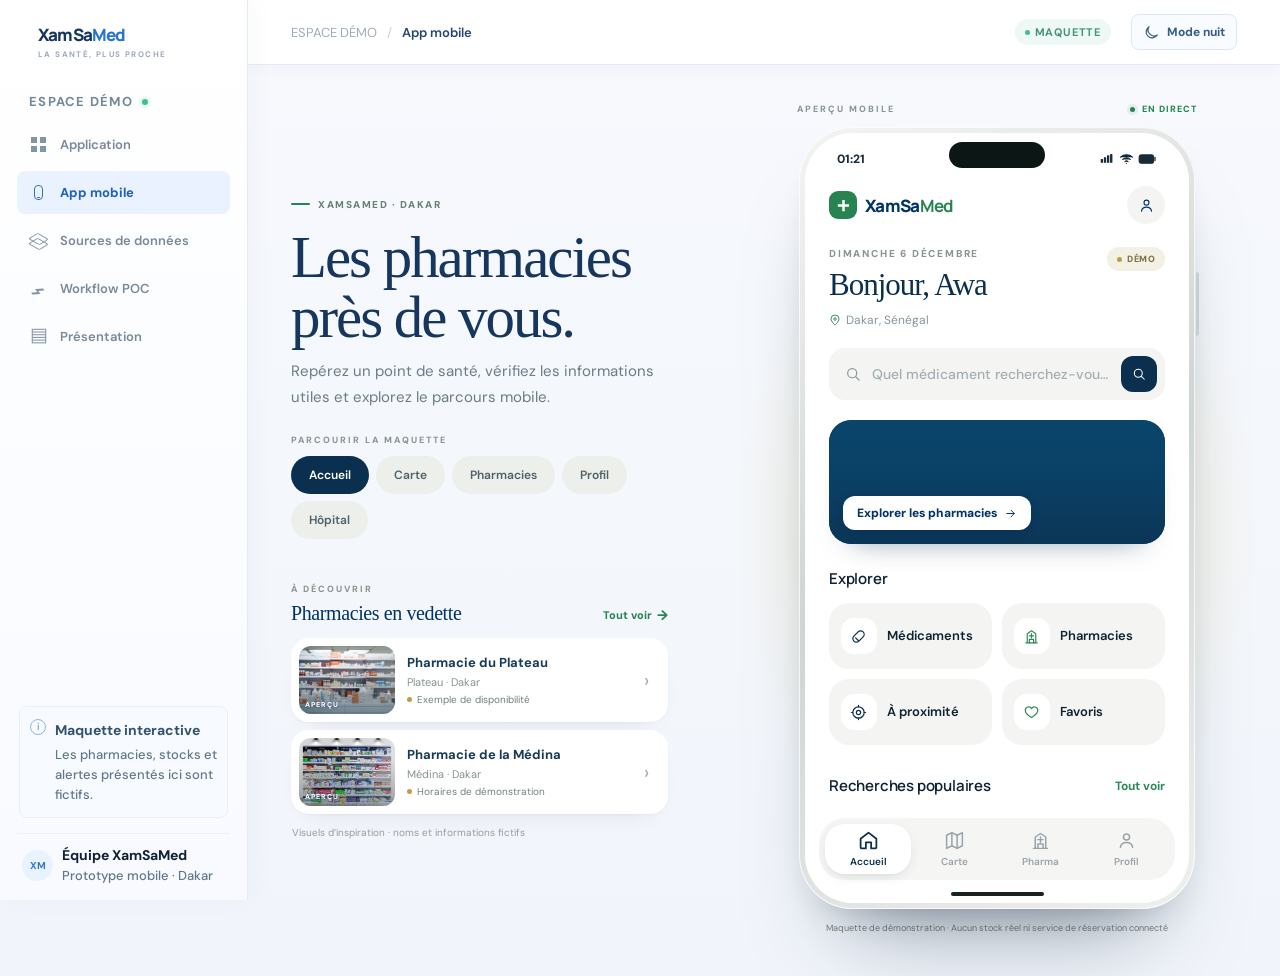
==== commit aedb51ed: "good" ====
--- a/mobile.html
+++ b/mobile.html
@@ -42,12 +42,11 @@
       </header>
       <div class="content mobile-content">
         <section class="mobile-intro">
-          <p class="eyebrow"><span class="eyebrow-line"></span>APERÇU DU PRODUIT · DAKAR</p>
-          <h1>La santé, plus proche.</h1>
-          <p class="mobile-lead">Une nouvelle expérience mobile pour trouver un médicament, une pharmacie et un chemin vers les soins.</p>
-          <div class="mobile-intro-meta"><span class="mobile-status-dot"></span>Prototype interactif <span class="mobile-meta-divider">·</span> Toutes les données sont fictives</div>
+          <p class="eyebrow"><span class="eyebrow-line"></span>XAMSAMED · DAKAR</p>
+          <h1>Les pharmacies<br>près de vous.</h1>
+          <p class="mobile-lead">Repérez un point de santé, vérifiez les informations utiles et explorez le parcours mobile.</p>
           <div class="mobile-screen-picker">
-            <p class="screen-picker-label">EXPLORER LES ÉCRANS</p>
+            <p class="screen-picker-label">PARCOURIR LA MAQUETTE</p>
             <div class="screen-picker-buttons" role="group" aria-label="Accès rapides aux écrans">
               <button type="button" data-preview="home" class="is-selected">Accueil</button>
               <button type="button" data-preview="map">Carte</button>
@@ -56,10 +55,25 @@
               <button type="button" data-preview="alerts">Hôpital</button>
             </div>
           </div>
-          <div class="mobile-journey-note">
-            <span class="journey-icon" aria-hidden="true">↗</span>
-            <p><strong>Un parcours, de la recherche à la réservation.</strong><span>Essaie la recherche ou touche une pharmacie dans l’écran.</span></p>
-          </div>
+          <section class="pharmacy-showcase" aria-labelledby="showcase-title">
+            <div class="showcase-heading">
+              <div><p>À DÉCOUVRIR</p><h2 id="showcase-title">Pharmacies en vedette</h2></div>
+              <button type="button" data-preview="pharmacies">Tout voir <span aria-hidden="true">→</span></button>
+            </div>
+            <div class="showcase-list">
+              <button class="showcase-card" type="button" data-preview="pharmacies">
+                <span class="showcase-image"><img src="assets/pharmacy-showcase-1.jpg" alt="" loading="lazy"><span class="showcase-photo-caption">APERÇU</span></span>
+                <span class="showcase-copy"><strong>Pharmacie du Plateau</strong><span>Plateau · Dakar</span><span class="showcase-meta"><i></i> Exemple de disponibilité</span></span>
+                <span class="showcase-arrow" aria-hidden="true">›</span>
+              </button>
+              <button class="showcase-card" type="button" data-preview="pharmacies">
+                <span class="showcase-image"><img src="assets/pharmacy-showcase-2.jpg" alt="" loading="lazy"><span class="showcase-photo-caption">APERÇU</span></span>
+                <span class="showcase-copy"><strong>Pharmacie de la Médina</strong><span>Médina · Dakar</span><span class="showcase-meta"><i></i> Horaires de démonstration</span></span>
+                <span class="showcase-arrow" aria-hidden="true">›</span>
+              </button>
+            </div>
+            <p class="showcase-disclaimer">Visuels d’inspiration · noms et informations fictifs</p>
+          </section>
         </section>
 
         <section class="mobile-stage" aria-label="Aperçu de l’application mobile">
@@ -76,7 +90,7 @@
                   </span>
                 </div>
                 <div class="phone-appbar">
-                  <a class="phone-brand" href="#" data-route="home" aria-label="Accueil XamSaMed"><span class="phone-brand-mark">+</span><span>XamSa<b>Med</b></span></a>
+                  <a class="phone-brand" href="#" data-route="home" aria-label="Accueil XamSaMed"><span class="phone-brand-mark"><svg viewBox="0 0 24 24" aria-hidden="true"><path d="M10 3h4v7h7v4h-7v7h-4v-7H3v-4h7z"/></svg></span><span>XamSa<b>Med</b></span></a>
                   <button class="phone-icon-button" type="button" data-route="profile" aria-label="Ouvrir le profil"><svg viewBox="0 0 24 24" aria-hidden="true"><circle cx="12" cy="8" r="3.5"/><path d="M5 20c.4-3.8 2.8-5.8 7-5.8s6.6 2 7 5.8"/></svg></button>
                 </div>
                 <div id="phone-view" class="phone-view" aria-live="polite"></div>
--- a/style.css
+++ b/style.css
@@ -785,6 +785,39 @@
   .meeting-roadmap>i { transform: rotate(90deg); }
   .meeting-final { padding: 18px; }
 }
+@media (max-width: 600px) {
+  body.presentation-mode .main-area {
+    height: 100vh;
+    height: 100dvh;
+    min-height: 100vh;
+    min-height: 100dvh;
+    overflow: hidden;
+  }
+  body.presentation-mode .meeting-content {
+    height: 100vh;
+    height: 100dvh;
+    overflow-x: hidden;
+    overflow-y: auto;
+    -webkit-overflow-scrolling: touch;
+    overscroll-behavior-y: contain;
+  }
+  body.presentation-mode .meeting-content > section.is-active {
+    height: auto;
+    min-height: 100vh;
+    min-height: 100dvh;
+    overflow: visible;
+    padding: max(32px, env(safe-area-inset-top)) 18px
+      calc(104px + env(safe-area-inset-bottom));
+  }
+  .slideshow-controls:not([hidden]) {
+    padding-bottom: calc(12px + env(safe-area-inset-bottom));
+  }
+  .slideshow-exit,
+  .slideshow-navigation button {
+    min-height: 44px;
+  }
+  .slideshow-navigation button { width: 44px; }
+}
 @media print {
   .presentation-toggle,.slideshow-controls { display: none !important; }
   .meeting-content { max-width: none; padding: 8px; }
--- a/mobile.css
+++ b/mobile.css
@@ -267,3 +267,655 @@
 @media (prefers-reduced-motion: reduce) {
   .mobile-demo *, .mobile-demo *::before, .mobile-demo *::after { scroll-behavior: auto !important; animation-duration: .01ms !important; transition-duration: .01ms !important; }
 }
+
+/* Refined product presentation */
+.mobile-demo {
+  --mobile-green: #278451;
+  background:
+    radial-gradient(ellipse at 78% 45%, #eaf2ed 0, transparent 38%),
+    #f7f8f7;
+}
+.mobile-demo .topbar { background: #fbfcfaed; }
+.mobile-demo .content.mobile-content { max-width: 1280px; }
+.mobile-intro { max-width: 490px; }
+.mobile-intro .eyebrow { color: #698071; }
+.mobile-intro h1 { max-width: 490px; font-size: clamp(44px, 4.7vw, 64px); }
+.mobile-lead { max-width: 430px; font-size: 15px; line-height: 1.85; }
+.mobile-status-dot { box-shadow: 0 0 0 4px #27845118; }
+.screen-picker-label { color: #718079; }
+.screen-picker-buttons button { box-shadow: 0 2px 6px #173b5208; }
+.screen-picker-buttons button.is-selected { border-color: var(--mobile-navy); background: var(--mobile-navy); box-shadow: 0 5px 12px #00336625; }
+.mobile-journey-note { border-color: #e1e8e2; }
+.journey-icon { color: var(--mobile-green); background: #eaf3ec; }
+.mobile-stage { position: relative; isolation: isolate; }
+.mobile-stage::before {
+  position: absolute;
+  z-index: -1;
+  inset: 54px -35px 40px;
+  border: 1px solid #e2e9e3;
+  border-radius: 48% 52% 46% 54%;
+  background: radial-gradient(ellipse at 50% 45%, #ffffff 0, #f2f6f1 58%, #edf2ed 100%);
+  box-shadow: 0 0 0 18px #ffffff70, 0 22px 50px -42px #1d4b3533;
+  content: "";
+}
+.stage-caption { width: min(100%, 400px); color: #75857c; }
+.phone-device {
+  width: min(400px, 100%);
+  padding: 7px;
+  border: 1px solid #cbd3d1;
+  border-radius: 51px;
+  background: linear-gradient(145deg, #fafcfb, #dce2e0 48%, #f8faf9);
+  box-shadow: 0 42px 78px -43px #173b5266, 0 12px 28px -18px #173b5245, inset 0 0 0 1px #ffffff;
+}
+.phone-frame { border-color: #e0e5e3; border-radius: 44px; }
+.phone-screen { border-radius: 43px; background: #fff; }
+.phone-screen::before {
+  position: absolute;
+  z-index: 3;
+  top: 7px;
+  left: 50%;
+  width: 91px;
+  height: 22px;
+  border-radius: 20px;
+  background: #14201e;
+  content: "";
+  transform: translateX(-50%);
+  pointer-events: none;
+}
+.phone-statusbar { flex-basis: 36px; padding-right: 27px; padding-left: 27px; }
+.phone-appbar { flex-basis: 48px; }
+.phone-brand { font-size: 16px; }
+.phone-brand-mark { width: 28px; height: 28px; border-radius: 9px; background: var(--mobile-green); }
+.phone-brand-mark svg { width: 15px; height: 15px; fill: #fff; stroke: none; }
+.phone-icon-button { border-color: #e8edeb; background: #fbfcfb; transition: background .2s, transform .2s; }
+.phone-icon-button:hover { transform: translateY(-1px); background: #f3f7f4; }
+.phone-tabs { padding-top: 8px; border-color: #edf0ee; }
+.phone-tab { transition: color .18s, background .18s; }
+.phone-tab:hover { background: #f5f8f5; }
+.phone-tab[aria-current="page"] { color: var(--mobile-green); }
+.phone-home-indicator span { background: #17211e; }
+.stage-disclaimer { color: #77847d; }
+.app-screen { padding: 17px 20px 22px; }
+.app-kicker { color: #7c8982; letter-spacing: 1.15px; }
+.app-title { color: #0c3456; font-size: 24px; letter-spacing: -.9px; }
+.app-section-head { margin-top: 23px; }
+.app-section-head h3 { color: #153b58; font-size: 12px; }
+.app-demo-label { border-radius: 20px; color: #6e6548; background: #f7f4e8; }
+.app-text-button { display: inline-flex; align-items: center; gap: 5px; }
+.app-text-button svg { width: 13px; height: 13px; fill: none; stroke: currentColor; stroke-width: 1.8; stroke-linecap: round; stroke-linejoin: round; }
+.app-search { height: 45px; border-color: #e3eae5; border-radius: 13px; background: #fafcfb; transition: border-color .2s, box-shadow .2s; }
+.app-search:focus-within { border-color: #8eb49a; box-shadow: 0 0 0 3px #27845112; }
+.app-search button { width: 29px; height: 29px; border-radius: 9px; background: var(--mobile-navy); }
+.home-feature {
+  min-height: 158px;
+  margin-top: 17px;
+  padding: 19px;
+  isolation: isolate;
+  border: 1px solid #0c416c;
+  border-radius: 17px;
+  background: #073d65;
+  box-shadow: 0 13px 27px -19px #00336688;
+}
+.home-feature::after {
+  position: absolute;
+  z-index: 0;
+  inset: 0;
+  border-radius: inherit;
+  background: linear-gradient(90deg, #003366f2 0%, #003366db 42%, #00336672 100%), linear-gradient(0deg, #003366a6, transparent 68%);
+  content: "";
+  pointer-events: none;
+}
+.home-feature-images { position: absolute; z-index: -1; inset: 0; overflow: hidden; border-radius: inherit; background: #0a456c; }
+.home-feature-images img { position: absolute; inset: 0; width: 100%; height: 100%; object-fit: cover; object-position: center 45%; opacity: 0; animation: pharmacy-photo-fade 12s infinite; }
+.home-feature-images img:first-child { object-position: center 48%; }
+.home-feature-label, .home-feature h3, .home-feature p, .home-feature button { position: relative; z-index: 1; }
+.home-feature-label { color: #b9d9c3; font-size: 7px; letter-spacing: 1.25px; }
+.home-feature h3 { max-width: 250px; font-size: 18px; line-height: 1.28; }
+.home-feature p { max-width: 230px; color: #d3e0e9; font-size: 9px; }
+.home-feature button { min-height: 31px; padding: 0 12px; border-radius: 9px; box-shadow: 0 2px 8px #001f3d24; transition: transform .18s, box-shadow .18s; }
+.home-feature button:hover { transform: translateY(-1px); box-shadow: 0 5px 12px #001f3d30; }
+.home-feature button { display: inline-flex; align-items: center; gap: 7px; }
+.home-feature button svg { width: 13px; height: 13px; fill: none; stroke: currentColor; stroke-width: 1.8; stroke-linecap: round; stroke-linejoin: round; }
+@keyframes pharmacy-photo-fade {
+  0%, 40% { opacity: 1; }
+  50%, 90% { opacity: 0; }
+  100% { opacity: 1; }
+}
+.home-feature-images img:nth-child(2) { animation-name: pharmacy-photo-fade-reverse; }
+@keyframes pharmacy-photo-fade-reverse {
+  0%, 40% { opacity: 0; }
+  50%, 90% { opacity: 1; }
+  100% { opacity: 0; }
+}
+.category-row { gap: 7px; }
+.category-button {
+  min-height: 78px;
+  padding: 9px 2px;
+  border-color: #edf0ee;
+  border-radius: 13px;
+  background: #fff;
+  box-shadow: 0 3px 10px #173b5206;
+  transition: border-color .18s, transform .18s, box-shadow .18s;
+}
+.category-button:hover { transform: translateY(-2px); border-color: #d8e5dc; box-shadow: 0 6px 14px #173b520d; }
+.category-icon { width: 34px; height: 34px; border-radius: 11px; color: var(--mobile-navy); background: #f0f4f6; }
+.category-button:nth-child(2) .category-icon,
+.category-button:nth-child(4) .category-icon { color: var(--mobile-green); background: #edf5ef; }
+.category-icon svg { width: 17px; height: 17px; fill: none; stroke: currentColor; stroke-width: 1.7; stroke-linecap: round; stroke-linejoin: round; }
+.category-button:nth-child(4) .category-icon svg { fill: none; }
+.med-list { gap: 9px; }
+.med-row {
+  min-height: 58px;
+  padding: 9px 10px;
+  border-color: #e9efeb;
+  border-radius: 13px;
+  box-shadow: 0 3px 10px #173b5205;
+  transition: transform .18s, border-color .18s, box-shadow .18s;
+}
+.med-row:hover { transform: translateY(-1px); border-color: #d3e2d7; box-shadow: 0 7px 15px #173b520c; }
+.med-symbol { width: 39px; height: 39px; border-radius: 12px; color: var(--mobile-navy); background: #eef3f5; }
+.med-symbol.green { color: var(--mobile-green); background: #edf5ef; }
+.med-symbol svg { width: 20px; height: 20px; fill: none; stroke: currentColor; stroke-width: 1.7; stroke-linecap: round; stroke-linejoin: round; }
+.med-symbol.alert-symbol { color: #b34b43; background: #fbefed; }
+.med-row-copy strong { color: #153b58; font-size: 10px; }
+.stock-status { border-radius: 20px; color: #246d40; background: #edf5ef; }
+.pharmacy-list { gap: 10px; }
+.pharmacy-card {
+  grid-template-columns: 40px minmax(0, 1fr) auto;
+  gap: 10px;
+  min-height: 69px;
+  border-color: #e8eeea;
+  border-radius: 13px;
+  box-shadow: 0 3px 10px #173b5205;
+  transition: transform .18s, border-color .18s, box-shadow .18s;
+}
+.pharmacy-card:hover { transform: translateY(-1px); border-color: #d1e0d5; box-shadow: 0 6px 14px #173b520d; }
+.pharmacy-icon { width: 39px; height: 39px; border-radius: 12px; color: var(--mobile-green); background: #edf5ef; }
+.pharmacy-icon svg { width: 20px; height: 20px; fill: none; stroke: currentColor; stroke-width: 1.7; stroke-linecap: round; stroke-linejoin: round; }
+.pharmacy-copy { gap: 5px; }
+.pharmacy-copy strong { color: #153b58; }
+.pharmacy-copy span { line-height: 1.35; }
+.pharmacy-copy .open-status, .pharmacy-copy .closed-status { display: flex; align-items: center; flex-wrap: wrap; gap: 3px; }
+.rating-stars { display: inline-flex; align-items: center; gap: 1px; vertical-align: -2px; }
+.rating-stars svg { width: 9px; height: 9px; fill: #c49b43; stroke: #c49b43; stroke-width: 1.1; stroke-linejoin: round; }
+.pharmacy-copy .rating-stars { margin-left: 1px; }
+.pharmacy-distance { font-weight: 700; }
+.map-illustration { border-color: #e1e9e3; box-shadow: inset 0 0 0 1px #ffffff70; }
+.map-pin span { display: grid; place-items: center; width: 100%; height: 100%; }
+.map-pin svg { width: 13px; height: 13px; fill: none; stroke: currentColor; stroke-width: 1.8; stroke-linecap: round; stroke-linejoin: round; }
+.map-note { color: #77857d; }
+.map-note svg { width: 13px; height: 13px; flex: 0 0 auto; fill: none; stroke: #9a8545; stroke-width: 1.7; stroke-linecap: round; }
+.detail-hero { border-color: #e8eeea; border-radius: 15px; background: #fff; }
+.detail-hero .med-symbol { width: 49px; height: 49px; }
+.detail-info div { border: 1px solid #edf0ee; border-radius: 12px; background: #f8faf8; }
+.detail-info strong { line-height: 1.45; }
+.detail-rating { display: flex; align-items: center; flex-wrap: wrap; gap: 3px; }
+.primary-action, .secondary-action { min-height: 43px; border-radius: 11px; transition: transform .18s, box-shadow .18s, background .18s; }
+.primary-action { background: var(--mobile-navy); box-shadow: 0 5px 13px -8px #00336680; }
+.primary-action:hover, .secondary-action:hover { transform: translateY(-1px); }
+.secondary-action { border-color: #e3ebe5; background: #fff; }
+.booking-card, .alert-card { border-color: #e8eeea; border-radius: 13px; background: #fff; }
+.review-rating { display: flex; align-items: center; gap: 5px; }
+.review-rating > span:last-child { color: var(--mobile-navy); }
+.settings-row { border-color: #edf0ee; transition: color .18s, padding .18s; }
+.settings-row:hover { padding-right: 4px; padding-left: 4px; color: var(--mobile-green); }
+.settings-row svg { width: 15px; height: 15px; flex: 0 0 auto; fill: none; stroke: #9ba6ab; stroke-width: 1.7; stroke-linecap: round; stroke-linejoin: round; }
+.phone-tab:focus-visible, .phone-icon-button:focus-visible, .app-screen button:focus-visible, .category-button:focus-visible {
+  outline: 2px solid #4e9870;
+  outline-offset: 2px;
+}
+
+@media (max-width: 650px) {
+  .mobile-demo { background: #f7f8f7; }
+  .mobile-intro h1 { font-size: 39px; }
+  .mobile-stage::before { inset: 38px -10px 34px; }
+}
+@media (prefers-reduced-motion: reduce) {
+  .home-feature-images img { animation: none; }
+  .home-feature-images img:first-child { opacity: 1; }
+  .home-feature-images img:nth-child(2) { opacity: 0; }
+}
+
+.mobile-intro { max-width: 510px; padding-bottom: 0; }
+.mobile-intro .eyebrow { margin-bottom: 0; }
+.mobile-intro h1 {
+  margin: 17px 0 10px;
+  font-size: clamp(37px, 4vw, 51px);
+  line-height: 1.04;
+  letter-spacing: -1.8px;
+}
+.mobile-lead { max-width: 390px; font-size: 13px; line-height: 1.65; }
+.mobile-screen-picker { margin-top: 24px; }
+.screen-picker-label { margin-bottom: 10px; }
+.screen-picker-buttons { gap: 7px; }
+.screen-picker-buttons button { min-height: 33px; padding: 0 12px; font-size: 10px; }
+.pharmacy-showcase { margin-top: 29px; padding-top: 20px; border-top: 1px solid #e2e9e3; }
+.showcase-heading { display: flex; align-items: end; justify-content: space-between; gap: 12px; margin-bottom: 12px; }
+.showcase-heading p { margin: 0 0 5px; color: #74877a; font-size: 8px; font-weight: 800; letter-spacing: 1.3px; }
+.showcase-heading h2 { margin: 0; color: var(--mobile-navy); font: 700 16px/1.3 Manrope, sans-serif; letter-spacing: -.35px; }
+.showcase-heading button { display: inline-flex; align-items: center; gap: 5px; flex: 0 0 auto; padding: 4px 0; border: 0; color: var(--mobile-green); background: transparent; cursor: pointer; font-size: 9px; font-weight: 800; }
+.showcase-heading button span { font-size: 14px; line-height: 10px; transition: transform .18s; }
+.showcase-heading button:hover span { transform: translateX(3px); }
+.showcase-list { display: grid; gap: 8px; }
+.showcase-card {
+  display: grid;
+  grid-template-columns: 86px minmax(0, 1fr) 16px;
+  gap: 12px;
+  align-items: center;
+  width: 100%;
+  min-height: 75px;
+  padding: 7px;
+  border: 1px solid #e8eeea;
+  border-radius: 13px;
+  color: inherit;
+  background: #fff;
+  box-shadow: 0 4px 13px #173b5207;
+  cursor: pointer;
+  text-align: left;
+  transition: transform .18s, border-color .18s, box-shadow .18s;
+}
+.showcase-card:hover { transform: translateY(-1px); border-color: #cbdccf; box-shadow: 0 7px 16px #173b5212; }
+.showcase-image { position: relative; display: block; height: 59px; overflow: hidden; border-radius: 8px; background: #e9eeea; }
+.showcase-image::after {
+  position: absolute;
+  inset: 0;
+  background: linear-gradient(0deg, #0c263b58, transparent 72%), linear-gradient(90deg, transparent 65%, #ffffff45);
+  content: "";
+  pointer-events: none;
+}
+.showcase-image img { display: block; width: 100%; height: 100%; object-fit: cover; object-position: center; transition: transform .35s ease; }
+.showcase-card:hover .showcase-image img { transform: scale(1.06); }
+.showcase-photo-caption { position: absolute; z-index: 1; bottom: 5px; left: 6px; color: #fff; font-size: 6px; font-weight: 800; letter-spacing: 1px; text-shadow: 0 1px 3px #0c263b80; }
+.showcase-copy { display: grid; gap: 4px; min-width: 0; }
+.showcase-copy strong { overflow: hidden; color: #173b56; font-size: 10px; text-overflow: ellipsis; white-space: nowrap; }
+.showcase-copy > span:nth-child(2) { color: #87948d; font-size: 8px; }
+.showcase-copy .showcase-meta { display: flex; align-items: center; gap: 5px; color: #738179; font-size: 7px; }
+.showcase-meta i { width: 5px; height: 5px; border-radius: 50%; background: #c29b4d; }
+.showcase-arrow { color: #9aa69f; font-size: 19px; font-weight: 400; }
+.showcase-disclaimer { margin: 8px 1px 0; color: #929e96; font-size: 7px; }
+body.theme-dark.mobile-demo .pharmacy-showcase { border-color: #293b49; }
+body.theme-dark.mobile-demo .showcase-heading h2 { color: #dceaf3; }
+body.theme-dark.mobile-demo .showcase-heading p,
+body.theme-dark.mobile-demo .showcase-disclaimer { color: #91a3af; }
+body.theme-dark.mobile-demo .showcase-card { border-color: #334653; background: #172530; }
+body.theme-dark.mobile-demo .showcase-copy strong { color: #dceaf3; }
+body.theme-dark.mobile-demo .showcase-copy > span:nth-child(2),
+body.theme-dark.mobile-demo .showcase-copy .showcase-meta { color: #a5b5c0; }
+
+@media (max-width: 1100px) {
+  .mobile-intro h1 { font-size: 43px; }
+  .pharmacy-showcase { margin-top: 22px; padding-top: 16px; }
+}
+@media (max-width: 850px) {
+  .mobile-intro h1 { font-size: 39px; }
+  .mobile-screen-picker { margin-top: 19px; }
+  .pharmacy-showcase { margin-top: 19px; }
+  .mobile-journey-note { display: none; }
+}
+@media (max-width: 650px) {
+  .mobile-intro h1 { margin-top: 12px; font-size: 37px; }
+  .mobile-lead { font-size: 12px; }
+  .mobile-screen-picker { margin-top: 17px; }
+  .pharmacy-showcase { max-width: 510px; margin-top: 18px; padding-top: 14px; }
+  .showcase-card { grid-template-columns: 76px minmax(0, 1fr) 14px; gap: 9px; min-height: 69px; padding: 6px; }
+  .showcase-image { height: 55px; }
+}
+@media (max-width: 380px) {
+  .mobile-intro h1 { font-size: 33px; }
+  .showcase-card { grid-template-columns: 65px minmax(0, 1fr) 12px; gap: 8px; }
+  .showcase-copy strong { font-size: 9px; }
+  .showcase-copy > span:nth-child(2) { font-size: 7px; }
+}
+/* XamSaMed — affinage éditorial de la maquette mobile
+   À charger APRÈS mobile.css :
+   <link rel="stylesheet" href="mobile-refined.css"> */
+
+.mobile-demo {
+  --ink: #0e2233;
+  --navy: #0b2f4f;
+  --green: #2d8a58;
+  --mute: #7d8a91;
+  --paper: #f7f6f3;
+  --tint: #f4f5f2;
+  --serif: "Iowan Old Style", "Palatino Linotype", Georgia, serif;
+  --ease: cubic-bezier(.22, .8, .24, 1);
+  background: var(--paper);
+}
+
+/* ——— Scène ——— */
+.mobile-stage::before {
+  inset: 70px -20px 50px;
+  border: 0;
+  border-radius: 50%;
+  background: radial-gradient(ellipse at 50% 50%, #ecefe9 0, #f3f4f0 55%, transparent 72%);
+  box-shadow: none;
+}
+.stage-caption { color: #8a958f; font-size: 9px; letter-spacing: 2px; }
+
+/* ——— Colonne gauche ——— */
+.mobile-intro h1 {
+  font-family: var(--serif);
+  font-weight: 500;
+  font-size: clamp(42px, 4.6vw, 62px);
+  line-height: 1.02;
+  letter-spacing: -2px;
+  color: var(--navy);
+}
+.mobile-lead { font-size: 15px; line-height: 1.75; color: #6d7b83; max-width: 400px; }
+.screen-picker-label, .showcase-heading p { font-size: 9px; letter-spacing: 2px; color: #8a958f; }
+.screen-picker-buttons button {
+  min-height: 38px;
+  padding: 0 18px;
+  border: 0;
+  border-radius: 40px;
+  background: #ecefea;
+  color: #4f6068;
+  font-size: 12px;
+  font-weight: 600;
+  box-shadow: none;
+}
+.screen-picker-buttons button:hover { background: #e2e7e0; transform: none; }
+.screen-picker-buttons button.is-selected { background: var(--navy); color: #fff; box-shadow: none; }
+.pharmacy-showcase { border-top: 0; padding-top: 8px; margin-top: 36px; }
+.showcase-heading h2 { font-family: var(--serif); font-weight: 500; font-size: 20px; letter-spacing: -.4px; }
+.showcase-heading button { font-size: 11px; }
+.showcase-card {
+  grid-template-columns: 96px minmax(0, 1fr) 16px;
+  min-height: 84px;
+  padding: 8px;
+  border: 0;
+  border-radius: 18px;
+  background: #fff;
+  box-shadow: 0 1px 2px #0e223308, 0 12px 28px -20px #0e223330;
+}
+.showcase-image { height: 68px; border-radius: 12px; }
+.showcase-copy strong { font-size: 13px; }
+.showcase-copy > span:nth-child(2) { font-size: 11px; }
+.showcase-copy .showcase-meta { font-size: 10px; }
+.showcase-photo-caption { font-size: 7px; }
+.showcase-disclaimer { font-size: 10px; margin-top: 12px; }
+
+/* ——— Téléphone ——— */
+.phone-device {
+  width: min(396px, 100%);
+  padding: 6px;
+  border: 0;
+  border-radius: 54px;
+  background: linear-gradient(150deg, #f4f5f3, #cfd5d2 50%, #eef0ee);
+  box-shadow: 0 60px 90px -50px #0e223380, 0 20px 40px -28px #0e223355, inset 0 0 0 1px #ffffffc0;
+}
+.phone-frame { border: 0; border-radius: 48px; }
+.phone-screen { height: min(800px, calc(100vh - 130px)); border-radius: 48px; background: #fff; }
+.phone-screen::before { width: 96px; height: 26px; top: 9px; background: #0c1715; }
+.phone-statusbar { flex-basis: 44px; padding: 8px 32px 0; font-size: 12px; }
+.phone-appbar { flex-basis: 56px; padding: 0 24px; }
+.phone-brand { font-size: 17px; }
+.phone-icon-button { width: 38px; height: 38px; border: 0; background: var(--tint); }
+
+/* Barre d'onglets flottante, translucide */
+.phone-tabs {
+  margin: 0 14px 4px;
+  padding: 6px;
+  border: 0;
+  border-radius: 26px;
+  background: #f4f5f3d9;
+  backdrop-filter: blur(14px);
+}
+.phone-tab { min-height: 50px; border-radius: 20px; color: #98a3a8; position: relative; }
+.phone-tab span { font-size: 10px; font-weight: 600; }
+.phone-tab svg { width: 21px; height: 21px; }
+.phone-tab:hover { background: transparent; }
+.phone-tab[aria-current="page"] { color: var(--navy); background: #fff; box-shadow: 0 4px 14px -6px #0e223340; }
+
+/* ——— Écrans ——— */
+.app-screen { padding: 14px 24px 28px; animation: rise .5s var(--ease) both; }
+.app-screen > * { animation: rise .55s var(--ease) both; }
+.app-screen > *:nth-child(2) { animation-delay: .04s; }
+.app-screen > *:nth-child(3) { animation-delay: .08s; }
+.app-screen > *:nth-child(4) { animation-delay: .12s; }
+.app-screen > *:nth-child(5) { animation-delay: .16s; }
+.app-screen > *:nth-child(n+6) { animation-delay: .2s; }
+@keyframes rise { from { opacity: 0; transform: translateY(10px); } to { opacity: 1; transform: none; } }
+
+.app-kicker { margin-bottom: 8px; font-size: 10px; letter-spacing: 1.8px; color: #8a958f; }
+.app-title { font-family: var(--serif); font-weight: 500; font-size: 30px; letter-spacing: -1px; line-height: 1.1; color: var(--navy); }
+.home-greeting .app-title { font-size: 31px; }
+.app-subtitle { margin-top: 10px; font-size: 13px; line-height: 1.6; color: #75838a; }
+.location-caption { margin-top: 10px; font-size: 12px; }
+.app-demo-label { font-size: 9px; padding: 6px 10px; background: #f3f0e4; color: #7a6f4a; }
+.app-section-head { margin: 30px 0 14px; }
+.app-section-head h3 { font: 600 15px Manrope, sans-serif; letter-spacing: -.2px; color: var(--ink); }
+.app-text-button { font-size: 12px; font-weight: 700; color: var(--green); }
+.app-text-button svg { width: 15px; height: 15px; }
+
+/* Recherche */
+.app-search {
+  height: 52px;
+  margin-top: 22px;
+  padding: 0 8px 0 16px;
+  border: 0;
+  border-radius: 16px;
+  background: var(--tint);
+}
+.app-search:focus-within { background: #fff; box-shadow: 0 0 0 1.5px #b9d3c3, 0 10px 24px -16px #0e223350; }
+.app-search input { font-size: 14px; }
+.app-search button { width: 36px; height: 36px; border-radius: 12px; background: var(--navy); }
+
+/* Bandeau principal */
+.home-feature {
+  min-height: 196px;
+  margin-top: 22px;
+  padding: 24px;
+  border: 0;
+  border-radius: 24px;
+  box-shadow: 0 24px 40px -28px #0b2f4f90;
+}
+.home-feature-label { font-size: 9px; letter-spacing: 2px; margin-bottom: 14px; }
+.home-feature h3 { font-family: var(--serif); font-weight: 500; font-size: 25px; line-height: 1.18; letter-spacing: -.5px; max-width: 260px; }
+.home-feature p { margin-top: 10px; font-size: 12px; line-height: 1.55; max-width: 230px; }
+.home-feature button { min-height: 38px; margin-top: 18px; padding: 0 16px; border-radius: 12px; font-size: 12px; }
+
+/* Catégories : sans bordure, teintes douces */
+.category-row { gap: 10px; }
+.category-button {
+  min-height: 92px;
+  gap: 10px;
+  border: 0;
+  border-radius: 20px;
+  background: var(--tint);
+  box-shadow: none;
+  color: #4d5f68;
+  font-size: 11px;
+  font-weight: 600;
+}
+.category-button:hover { background: #ebeee8; transform: translateY(-2px); box-shadow: none; }
+.category-icon, .category-button:nth-child(2) .category-icon, .category-button:nth-child(4) .category-icon {
+  width: 38px; height: 38px; border-radius: 13px; background: #fff; color: var(--navy);
+}
+.category-button:nth-child(2) .category-icon, .category-button:nth-child(4) .category-icon { color: var(--green); }
+
+/* Listes */
+.med-list, .pharmacy-list { gap: 12px; }
+.med-row, .pharmacy-card {
+  border: 0;
+  border-radius: 20px;
+  background: #fff;
+  box-shadow: 0 1px 2px #0e22330a, 0 14px 28px -22px #0e223340;
+}
+.med-row { min-height: 70px; padding: 12px 14px; gap: 14px; }
+.pharmacy-card { grid-template-columns: 46px minmax(0, 1fr) auto; gap: 14px; min-height: 84px; padding: 14px; }
+.med-row:hover, .pharmacy-card:hover { transform: translateY(-2px); border: 0; box-shadow: 0 1px 2px #0e22330a, 0 20px 34px -22px #0e223355; }
+.med-symbol, .pharmacy-icon { width: 46px; height: 46px; border-radius: 15px; background: var(--tint); }
+.med-symbol svg, .pharmacy-icon svg { width: 22px; height: 22px; }
+.med-symbol.green, .pharmacy-icon { color: var(--green); background: #eaf3ed; }
+.med-row-copy { gap: 5px; }
+.med-row-copy strong, .pharmacy-copy strong { font-size: 14px; letter-spacing: -.2px; color: var(--ink); white-space: normal; }
+.med-row-copy span, .pharmacy-copy span { font-size: 12px; color: var(--mute); }
+.pharmacy-copy { gap: 6px; }
+.stock-status { padding: 6px 10px; font-size: 10px; }
+.pharmacy-distance { font-size: 12px; color: var(--ink); }
+.rating-stars svg { width: 11px; height: 11px; }
+.update-caption { margin-top: 18px; font-size: 11px; color: #a1abaf; }
+.inline-empty { padding: 26px 16px; border-radius: 18px; background: var(--tint); font-size: 12px; }
+
+/* Filtres */
+.filter-row { gap: 8px; margin: 20px -2px 16px; }
+.filter-row button {
+  min-height: 36px; padding: 0 16px; border: 0; border-radius: 30px;
+  background: var(--tint); color: #5d6d75; font-size: 12px; font-weight: 600;
+}
+.filter-row button[aria-pressed="true"] { background: var(--navy); color: #fff; }
+
+/* Carte */
+.map-illustration { height: 280px; margin-top: 20px; border: 0; border-radius: 24px; box-shadow: 0 20px 36px -28px #0e223360; }
+.map-label { font-size: 9px; letter-spacing: 1.5px; }
+.map-pin { width: 32px; height: 32px; }
+.map-note { margin-top: 14px; font-size: 11px; }
+
+/* Détails */
+.detail-hero { margin: 22px 0; padding: 18px; border: 0; border-radius: 22px; background: var(--tint); gap: 16px; }
+.detail-hero .med-symbol, .detail-hero .pharmacy-icon { width: 54px; height: 54px; background: #fff; }
+.detail-hero strong { font: 500 20px var(--serif); letter-spacing: -.4px; }
+.detail-hero p { font-size: 12px; }
+.detail-info { gap: 10px; }
+.detail-info div { padding: 16px; border: 0; border-radius: 18px; background: var(--tint); gap: 7px; }
+.detail-info span { font-size: 11px; }
+.detail-info strong { font-size: 13px; }
+
+/* Boutons */
+.primary-action, .secondary-action { min-height: 52px; margin-top: 14px; border-radius: 16px; font-size: 13px; font-weight: 700; }
+.primary-action { background: var(--navy); box-shadow: 0 16px 26px -18px #0b2f4f; }
+.secondary-action { border: 0; background: var(--tint); color: var(--navy); }
+
+/* Profil, réservations, alertes */
+.profile-card { margin: 22px 0 8px; padding: 20px; border: 0; border-radius: 22px; background: var(--tint); gap: 16px; }
+.profile-avatar { width: 54px; height: 54px; font-size: 16px; background: var(--navy); }
+.profile-card strong { font: 500 18px var(--serif); }
+.profile-card p { font-size: 12px; }
+.settings-list { border-top: 0; }
+.settings-row { min-height: 56px; border-bottom: 1px solid #f0f1ee; font-size: 14px; color: var(--ink); }
+.booking-card, .alert-card { margin-top: 12px; padding: 16px; border: 0; border-radius: 18px; background: var(--tint); }
+.booking-card strong, .alert-card strong { font-size: 13px; }
+.booking-card p, .alert-card p { font-size: 12px; line-height: 1.6; }
+.booking-pill, .alert-pill { padding: 6px 10px; font-size: 10px; border-radius: 20px; }
+
+.phone-toast { bottom: 96px; padding: 14px 16px; border-radius: 16px; background: #0e2233; font-size: 12px; }
+
+@media (prefers-reduced-motion: reduce) {
+  .app-screen, .app-screen > * { animation: none; }
+}
+
+/* ═══ Correctif v2 — accueil épuré (à copier aussi dans mobile.css si fusionné) ═══ */
+
+/* Hero retiré : il était trop bas, et son voile (hérité de mobile.css, 130×130 px) ne couvrait pas la photo */
+.home-feature { display: none; }
+.home-feature + .app-section-head { margin-top: 28px; }
+
+/* Recherche : texte jamais coupé net */
+.app-search input { text-overflow: ellipsis; }
+.app-search { margin-top: 20px; }
+
+/* Catégories : grille 2×2, icône à gauche, libellé complet */
+.category-row { grid-template-columns: 1fr 1fr; gap: 10px; }
+.category-button {
+  display: flex;
+  flex-direction: row;
+  align-items: center;
+  justify-content: flex-start;
+  gap: 12px;
+  min-height: 66px;
+  padding: 12px 14px;
+  text-align: left;
+  font-size: 13px;
+  font-weight: 600;
+  line-height: 1.25;
+  color: var(--ink);
+}
+.category-icon,
+.category-button:nth-child(2) .category-icon,
+.category-button:nth-child(4) .category-icon { flex: 0 0 auto; width: 38px; height: 38px; }
+
+/* ═══ Correctif v3 — hero compact sans texte, catégories adaptatives, mode mobile sans débordement ═══
+   À coller tout en bas de mobile.css (il remplace le « display: none » du hero de la v2). */
+
+/* Le téléphone devient un conteneur : les tailles s'adaptent à sa largeur réelle */
+.phone-screen { container-type: inline-size; }
+.phone-view { overflow-x: hidden; }
+.app-screen, .app-screen * { min-width: 0; }
+.med-row-copy strong, .pharmacy-copy strong, .pharmacy-copy span { overflow-wrap: anywhere; }
+.stock-status, .booking-pill, .alert-pill, .pharmacy-distance { white-space: nowrap; }
+
+/* Hero : bandeau photo compact, aucun texte, juste le bouton */
+.home-feature {
+  display: flex;
+  align-items: flex-end;
+  min-height: 124px;
+  height: 124px;
+  margin-top: 20px;
+  padding: 14px;
+  border-radius: 22px;
+  box-shadow: 0 18px 30px -24px #0b2f4f99;
+}
+.home-feature-label, .home-feature h3, .home-feature p { display: none; }
+/* Voile corrigé : il couvre toute la carte (l'ancien faisait 130×130 px) */
+.home-feature::after {
+  inset: 0;
+  top: 0; right: 0; bottom: 0; left: 0;
+  width: auto; height: auto;
+  border: 0;
+  box-shadow: none;
+  background: linear-gradient(0deg, #0b2f4fb8 0%, #0b2f4f33 55%, transparent 100%);
+}
+.home-feature-images img { object-position: center 40%; }
+.home-feature button { min-height: 34px; margin-top: 0; padding: 0 14px; font-size: 12px; }
+.home-feature + .app-section-head { margin-top: 24px; }
+
+/* Catégories : police et marges proportionnelles à la largeur du téléphone */
+.category-row { gap: clamp(8px, 2.6cqw, 12px); }
+.category-button {
+  gap: clamp(8px, 2.6cqw, 12px);
+  padding: 12px clamp(10px, 3cqw, 14px);
+  font-size: clamp(11px, 3.5cqw, 13px);
+}
+.category-icon,
+.category-button:nth-child(2) .category-icon,
+.category-button:nth-child(4) .category-icon { width: clamp(32px, 9.5cqw, 38px); height: clamp(32px, 9.5cqw, 38px); }
+
+/* Téléphone étroit */
+@container (max-width: 350px) {
+  .app-screen { padding-right: 18px; padding-left: 18px; }
+  .app-title, .home-greeting .app-title { font-size: 26px; }
+  .detail-info div { padding: 13px; }
+  .pharmacy-card { grid-template-columns: 40px minmax(0, 1fr) auto; gap: 11px; padding: 12px; }
+  .med-symbol, .pharmacy-icon { width: 40px; height: 40px; }
+  .phone-tab span { font-size: 9px; }
+}
+
+/* ——— Mode mobile : l'app prend toute la largeur, sans faux cadre de téléphone ——— */
+@media (max-width: 650px) {
+  .mobile-demo .main-area, .mobile-demo .content.mobile-content { overflow-x: clip; }
+  .mobile-intro, .mobile-stage { min-width: 0; width: 100%; }
+  .mobile-stage::before { display: none; }
+  .stage-caption, .stage-disclaimer { width: 100%; }
+
+  .phone-device {
+    width: 100%;
+    padding: 0;
+    border-radius: 30px;
+    background: transparent;
+    box-shadow: none;
+  }
+  .phone-frame { border-radius: 30px; box-shadow: 0 0 0 1px #0e22330d, 0 28px 50px -38px #0e223360; }
+  .phone-screen {
+    height: min(780px, calc(100svh - 150px));
+    min-height: 540px;
+    border-radius: 30px;
+  }
+  /* Faux éléments de téléphone inutiles sur un vrai téléphone */
+  .phone-screen::before,
+  .phone-statusbar,
+  .phone-home-indicator,
+  .phone-side-button { display: none; }
+  .phone-appbar { flex-basis: 64px; padding-top: 8px; }
+  .phone-tabs { margin-bottom: 10px; }
+}
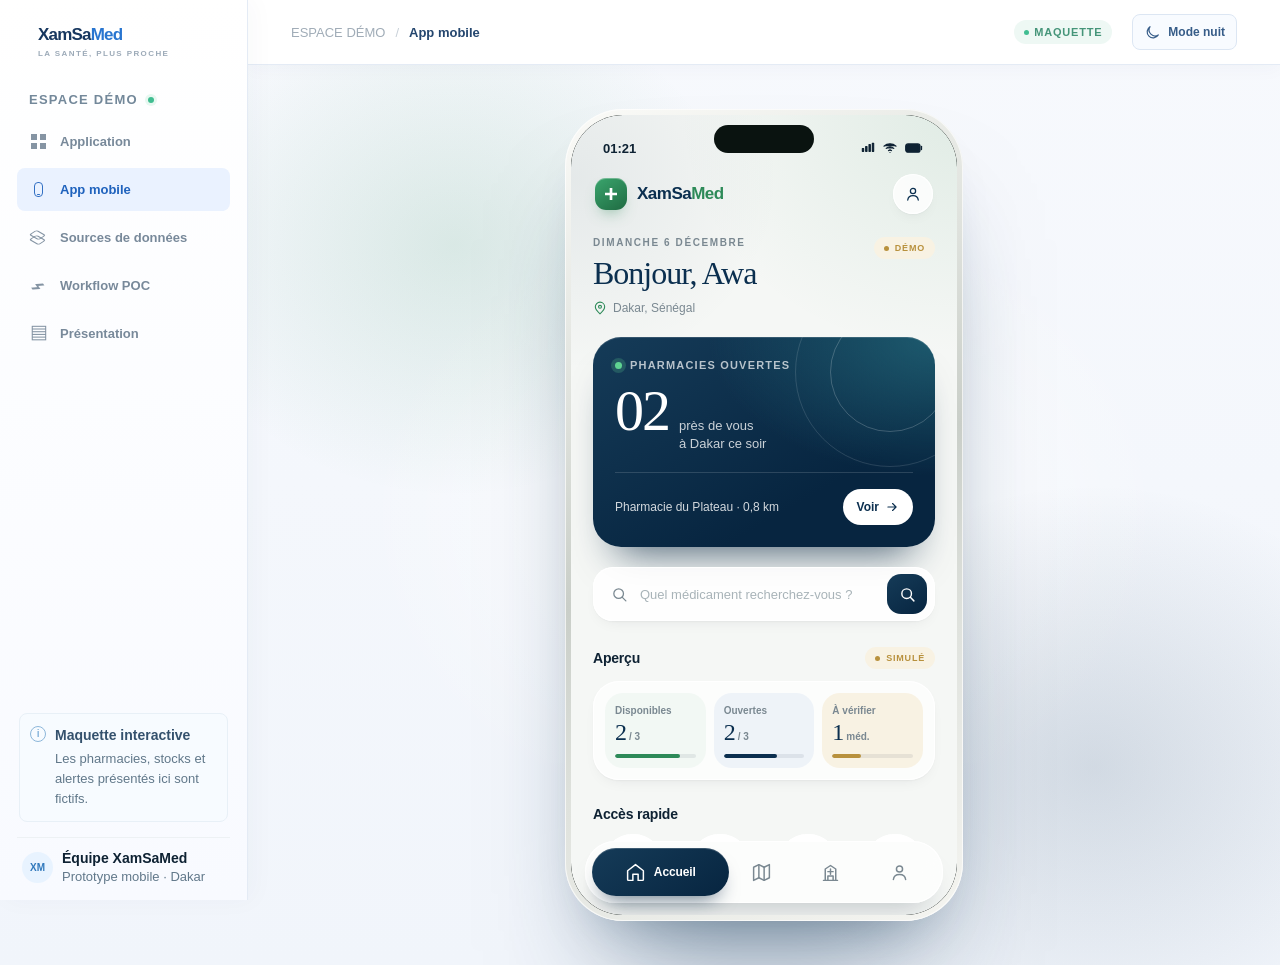
==== commit f502e734: "good" ====
--- a/mobile.html
+++ b/mobile.html
@@ -2,13 +2,14 @@
 <html lang="fr">
 <head>
   <meta charset="utf-8">
-  <meta name="viewport" content="width=device-width, initial-scale=1">
-  <meta name="theme-color" content="#f4f8fc">
+  <meta name="viewport" content="width=device-width, initial-scale=1, viewport-fit=cover">
+  <meta name="theme-color" content="#ffffff">
   <meta name="description" content="Maquette interactive de l’application mobile XamSaMed, avec parcours usager et hôpital.">
-  <title>XamSaMed — App mobile</title>
+  <title>XamSaMed — Application mobile</title>
   <link rel="preconnect" href="https://fonts.googleapis.com">
   <link rel="preconnect" href="https://fonts.gstatic.com" crossorigin>
-  <link href="https://fonts.googleapis.com/css2?family=DM+Sans:wght@400;500;600;700&family=Manrope:wght@400;500;600;700;800&display=swap" rel="stylesheet">
+  <!-- Intégration des polices recommandées : Poppins et Montserrat -->
+  <link href="https://fonts.googleapis.com/css2?family=Montserrat:wght@400;500;600;700&family=Poppins:wght@500;600;700;800&display=swap" rel="stylesheet">
   <link rel="stylesheet" href="style.css">
   <link rel="stylesheet" href="style-upgrade.css">
   <link rel="stylesheet" href="mobile.css">
@@ -107,4 +108,4 @@
     </main>
   </div>
 </body>
-</html>
+</html>
--- a/mobile.css
+++ b/mobile.css
@@ -1,921 +1,339 @@
+/* ═══════════════════════════════════════════════════════════════════
+   XamSaMed · Application mobile — « Aurora »
+   Verre dépoli · carte héro marine · pilule active · micro-animations
+   Palette marine + vert forêt conservée
+   ═══════════════════════════════════════════════════════════════════ */
+
+/* ── 1. Fondations ─────────────────────────────────────────────── */
 .mobile-demo {
-  --mobile-navy: #003366;
-  --mobile-green: #2e8b57;
-  --mobile-ink: #102840;
-  --mobile-muted: #78899a;
-  --mobile-line: #e8edf1;
-  --mobile-soft: #f5f7f8;
-  --mobile-red: #c84848;
-  background: #f6f8f9;
+  --navy:#0b2f4f; --navy-deep:#072540; --navy-soft:#153b58;
+  --green:#2d8a58; --green-deep:#1f6b42; --green-soft:#e6f2ea; --green-tint:#f2f8f4;
+  --ink:#0e2233; --ink-soft:#455a68; --mute:#7a8891; --mute-soft:#a8b3b8;
+  --paper:#eef1ee; --paper-warm:#f5f7f5; --tint:#eef1f0; --tint-warm:#e5e9e7; --white:#fff;
+  --line:#e6eae7; --line-soft:#eef1ee;
+  --alert:#b3453b; --alert-soft:#fbeeec; --amber:#b8913d; --amber-soft:#f8f2e3;
+  --serif:"Iowan Old Style","Palatino Linotype","Book Antiqua",Palatino,Georgia,serif;
+  --sans:"Manrope","DM Sans",-apple-system,BlinkMacSystemFont,"Segoe UI",sans-serif;
+  --ease:cubic-bezier(.22,.8,.24,1); --ease-out:cubic-bezier(.16,1,.3,1); --ease-spring:cubic-bezier(.34,1.56,.64,1);
+  --shadow-sm:0 1px 2px rgba(14,34,51,.04),0 6px 16px -8px rgba(14,34,51,.1);
+  --shadow-md:0 1px 2px rgba(14,34,51,.03),0 14px 28px -14px rgba(14,34,51,.18);
+  --shadow-phone:0 80px 120px -50px rgba(11,47,79,.5),0 30px 60px -40px rgba(11,47,79,.4),inset 0 0 0 1px rgba(255,255,255,.7);
+  background:var(--paper); color:var(--ink); font-family:var(--sans);
+  -webkit-font-smoothing:antialiased; text-rendering:optimizeLegibility;
 }
-.mobile-demo .icon-mobile::before {
-  position: absolute;
-  inset: 1px 4px;
-  border: 1.6px solid currentColor;
-  border-radius: 4px;
-  content: "";
+.mobile-demo *,.mobile-demo *::before,.mobile-demo *::after{box-sizing:border-box}
+.mobile-demo .icon-mobile::before{position:absolute;inset:1px 4px;border:1.6px solid currentColor;border-radius:4px;content:""}
+.mobile-demo .icon-mobile::after{position:absolute;bottom:3px;left:7px;width:3px;height:1px;border-radius:1px;background:currentColor;content:""}
+.mobile-demo .nav-link.active{color:var(--navy);background:#eaf0f5}
+.mobile-demo .main-area{min-width:0}
+
+/* ── 2. Mise en page ──────────────────────────────────────────── */
+.mobile-demo .content.mobile-content{
+  display:grid;grid-template-columns:minmax(0,1fr);width:100%;max-width:none;
+  height:100vh;height:100dvh;min-height:0;padding:0;place-items:center;
+  overflow:hidden;position:relative;isolation:isolate}
+.mobile-demo .content.mobile-content::before{
+  content:"";position:absolute;inset:0;z-index:-2;
+  background:
+    radial-gradient(ellipse 40% 40% at 20% 20%,rgba(45,138,88,.14),transparent 70%),
+    radial-gradient(ellipse 45% 45% at 82% 78%,rgba(11,47,79,.14),transparent 70%),
+    radial-gradient(ellipse 60% 55% at 50% 50%,rgba(255,255,255,.85),transparent 65%)}
+.mobile-intro{display:none}
+.mobile-stage{display:grid;width:100%;min-width:0;place-items:center;padding:32px 16px;position:relative}
+.stage-caption,.stage-disclaimer{display:none}
+
+/* ── 3. Téléphone ─────────────────────────────────────────────── */
+.phone-device{
+  width:min(398px,calc(100vw - 32px));padding:6px;border-radius:58px;
+  background:linear-gradient(155deg,#fbfbf8,#dfe2dd 30%,#c9cec8 50%,#dfe2dd 70%,#f5f5f1);
+  box-shadow:var(--shadow-phone);position:relative;isolation:isolate}
+.phone-frame{overflow:hidden;border-radius:52px;background:#0a1310;position:relative}
+.phone-screen{
+  position:relative;display:flex;flex-direction:column;
+  height:min(820px,calc(100dvh - 100px));min-height:0;border-radius:52px;overflow:hidden;
+  background:
+    radial-gradient(120% 50% at 100% 0%,rgba(45,138,88,.10),transparent 60%),
+    radial-gradient(90% 40% at 0% 8%,rgba(11,47,79,.07),transparent 60%),
+    var(--paper-warm);
+  container-type:inline-size}
+.phone-screen::before{content:"";position:absolute;z-index:20;top:10px;left:50%;width:100px;height:28px;border-radius:20px;background:#0a1310;transform:translateX(-50%);pointer-events:none}
+
+.phone-statusbar{position:relative;z-index:15;display:flex;align-items:center;justify-content:space-between;flex:0 0 50px;padding:16px 32px 0;color:var(--ink);font-size:13px;font-weight:700;pointer-events:none}
+.phone-status-icons{display:flex;align-items:center;gap:5px}
+.phone-status-icons svg{width:16px;height:12px;fill:currentColor;stroke:currentColor;stroke-width:1.7;stroke-linecap:round;stroke-linejoin:round}
+.phone-status-icons svg:last-child{width:22px}
+.phone-status-icons .battery-fill{fill:currentColor;stroke:none}
+
+.phone-appbar{display:flex;align-items:center;justify-content:space-between;flex:0 0 58px;padding:0 24px;position:relative;z-index:10}
+.phone-brand{display:inline-flex;align-items:center;gap:10px;color:var(--navy);font-weight:800;font-size:17px;letter-spacing:-.5px;text-decoration:none}
+.phone-brand b{color:var(--green);font-weight:800}
+.phone-brand-mark{display:grid;place-items:center;width:32px;height:32px;border-radius:11px;color:#fff;
+  background:linear-gradient(145deg,#3aa56d,var(--green-deep));box-shadow:0 8px 16px -8px rgba(45,138,88,.7),inset 0 1px 0 rgba(255,255,255,.3)}
+.phone-brand-mark svg{width:16px;height:16px;fill:#fff;stroke:none}
+.phone-icon-button{display:grid;place-items:center;width:40px;height:40px;border:0;border-radius:50%;color:var(--navy);cursor:pointer;
+  background:rgba(255,255,255,.8);backdrop-filter:blur(12px);box-shadow:var(--shadow-sm),inset 0 0 0 1px rgba(255,255,255,.9);
+  transition:transform .25s var(--ease-spring)}
+.phone-icon-button:hover{transform:scale(1.08)}
+.phone-icon-button svg{width:18px;height:18px;fill:none;stroke:currentColor;stroke-width:1.7;stroke-linecap:round;stroke-linejoin:round}
+
+.phone-view{flex:1 1 auto;min-height:0;overflow-y:auto;overflow-x:hidden;overscroll-behavior:contain;scrollbar-width:none;position:relative}
+.phone-view::-webkit-scrollbar{display:none}
+
+/* Barre d'onglets : pilule marine active (libellé visible uniquement sur l'actif) */
+.phone-tabs{
+  display:flex;gap:4px;flex:0 0 auto;margin:0 14px 12px;padding:7px;border-radius:30px;
+  background:rgba(255,255,255,.72);backdrop-filter:blur(24px) saturate(180%);-webkit-backdrop-filter:blur(24px) saturate(180%);
+  box-shadow:0 18px 30px -16px rgba(14,34,51,.28),inset 0 0 0 1px rgba(255,255,255,.9);position:relative;z-index:5}
+.phone-tab{
+  flex:1 1 0;display:flex;align-items:center;justify-content:center;gap:8px;min-width:0;height:48px;padding:0;
+  border:0;border-radius:24px;color:var(--mute);background:transparent;cursor:pointer;
+  transition:flex .45s var(--ease-out),background .3s var(--ease),color .3s var(--ease),box-shadow .3s var(--ease)}
+.phone-tab svg{width:21px;height:21px;flex:0 0 auto;fill:none;stroke:currentColor;stroke-width:1.7;stroke-linecap:round;stroke-linejoin:round}
+.phone-tab span{max-width:0;overflow:hidden;opacity:0;font-size:12px;font-weight:700;white-space:nowrap;letter-spacing:-.1px;transition:max-width .45s var(--ease-out),opacity .3s var(--ease)}
+.phone-tab:hover{color:var(--navy)}
+.phone-tab[aria-current="page"]{
+  flex:2.1 1 0;color:#fff;background:linear-gradient(145deg,var(--navy-soft),var(--navy-deep));
+  box-shadow:0 12px 20px -10px rgba(7,37,64,.65),inset 0 1px 0 rgba(255,255,255,.18)}
+.phone-tab[aria-current="page"] span{max-width:80px;opacity:1}
+.phone-home-indicator,.phone-side-button{display:none}
+
+.phone-toast{position:absolute;z-index:30;right:20px;bottom:96px;left:20px;padding:14px 16px;border-radius:18px;color:#fff;
+  background:rgba(14,34,51,.92);backdrop-filter:blur(14px);box-shadow:0 16px 32px -10px rgba(14,34,51,.5);
+  font-size:12px;font-weight:500;line-height:1.5;opacity:0;pointer-events:none;transform:translateY(10px) scale(.98);
+  transition:opacity .3s var(--ease-out),transform .35s var(--ease-spring)}
+.phone-toast.toast-visible{opacity:1;transform:none}
+
+/* ── 4. Écrans partagés ───────────────────────────────────────── */
+.app-screen{--pad-x:22px;padding:14px var(--pad-x) 28px;color:var(--ink);animation:screenIn .5s var(--ease-out) both}
+@keyframes screenIn{from{opacity:0;transform:translateY(8px)}to{opacity:1;transform:none}}
+.app-screen>*{animation:itemIn .6s var(--ease-out) both}
+.app-screen>*:nth-child(2){animation-delay:.05s}.app-screen>*:nth-child(3){animation-delay:.1s}
+.app-screen>*:nth-child(4){animation-delay:.15s}.app-screen>*:nth-child(5){animation-delay:.2s}
+.app-screen>*:nth-child(n+6){animation-delay:.25s}
+@keyframes itemIn{from{opacity:0;transform:translateY(10px)}to{opacity:1;transform:none}}
+
+.app-kicker{margin:0 0 8px;color:var(--mute);font-size:10px;font-weight:700;letter-spacing:1.6px;text-transform:uppercase}
+.app-title{margin:0;color:var(--navy);font-family:var(--serif);font-weight:500;font-size:30px;line-height:1.1;letter-spacing:-.8px}
+.app-subtitle{margin:10px 0 0;color:var(--mute);font-size:13px;line-height:1.6}
+.app-section-head{display:flex;align-items:center;justify-content:space-between;gap:12px;margin:26px 0 12px}
+.app-section-head h3{margin:0;color:var(--ink);font-weight:800;font-size:14px;letter-spacing:-.2px}
+.app-text-button{display:inline-flex;align-items:center;gap:5px;padding:0;border:0;color:var(--green);background:transparent;cursor:pointer;font-family:var(--sans);font-size:12px;font-weight:700}
+.app-text-button:hover{color:var(--green-deep)}
+.app-text-button svg{width:14px;height:14px;fill:none;stroke:currentColor;stroke-width:1.9;stroke-linecap:round;stroke-linejoin:round}
+.app-demo-label{display:inline-flex;align-items:center;gap:6px;padding:6px 10px;border-radius:20px;color:var(--amber);background:var(--amber-soft);font-size:9px;font-weight:800;letter-spacing:.8px}
+.app-demo-label::before{width:5px;height:5px;border-radius:50%;background:var(--amber);content:""}
+
+.app-search{display:flex;align-items:center;gap:10px;height:54px;margin-top:20px;padding:0 8px 0 18px;border-radius:20px;
+  background:rgba(255,255,255,.85);box-shadow:var(--shadow-sm),inset 0 0 0 1px rgba(255,255,255,.9);
+  transition:box-shadow .25s var(--ease)}
+.app-search:focus-within{box-shadow:0 0 0 4px rgba(45,138,88,.12),var(--shadow-md)}
+.app-search svg{width:17px;height:17px;flex:0 0 auto;fill:none;stroke:var(--mute);stroke-width:1.8;stroke-linecap:round}
+.app-search input{width:100%;min-width:0;border:0;outline:0;color:var(--ink);background:transparent;font-family:var(--sans);font-size:13px;font-weight:500}
+.app-search input::placeholder{color:var(--mute-soft)}
+.app-search button{display:grid;place-items:center;width:40px;height:40px;flex:0 0 auto;border:0;border-radius:14px;cursor:pointer;
+  background:linear-gradient(145deg,var(--navy-soft),var(--navy-deep));transition:transform .25s var(--ease-spring)}
+.app-search button:hover{transform:scale(1.07)}
+.app-search button svg{stroke:#fff;stroke-width:2}
+
+/* ── 5. Accueil ───────────────────────────────────────────────── */
+.home-greeting{display:flex;align-items:flex-start;justify-content:space-between;gap:12px}
+.home-greeting .app-title{font-size:32px;letter-spacing:-1px}
+.location-caption{display:flex;align-items:center;gap:6px;margin-top:10px;color:var(--mute);font-size:12px;font-weight:500}
+.location-caption svg{width:14px;height:14px;fill:none;stroke:var(--green);stroke-width:1.9}
+
+/* Carte héro « Pharmacie de garde » (nouveau — voir pageHome) */
+.duty-card{position:relative;overflow:hidden;margin-top:22px;padding:22px;border-radius:28px;color:#fff;
+  background:radial-gradient(120% 120% at 100% 0%,#1d5a6e 0%,transparent 55%),linear-gradient(150deg,var(--navy-soft),var(--navy-deep) 70%);
+  box-shadow:0 28px 40px -24px rgba(7,37,64,.75),inset 0 1px 0 rgba(255,255,255,.14)}
+.duty-card::before,.duty-card::after{content:"";position:absolute;border-radius:50%;border:1px solid rgba(255,255,255,.13);pointer-events:none}
+.duty-card::before{width:190px;height:190px;right:-50px;top:-60px}
+.duty-card::after{width:120px;height:120px;right:-15px;top:-25px;border-color:rgba(255,255,255,.2);animation:ring 4s ease-in-out infinite}
+@keyframes ring{50%{transform:scale(1.12);opacity:.5}}
+.duty-label{display:flex;align-items:center;gap:8px;font-size:11px;font-weight:700;letter-spacing:1.2px;text-transform:uppercase;color:rgba(255,255,255,.7)}
+.duty-label::before{content:"";width:7px;height:7px;border-radius:50%;background:#5fd392;box-shadow:0 0 0 4px rgba(95,211,146,.22);animation:live 2s infinite}
+@keyframes live{50%{box-shadow:0 0 0 7px rgba(95,211,146,0)}}
+.duty-main{display:flex;align-items:baseline;gap:10px;margin-top:14px}
+.duty-main strong{font-family:var(--serif);font-weight:500;font-size:58px;line-height:.9;letter-spacing:-2px}
+.duty-main span{font-size:13px;line-height:1.35;color:rgba(255,255,255,.78)}
+.duty-foot{display:flex;align-items:center;justify-content:space-between;gap:10px;margin-top:20px;padding-top:16px;border-top:1px solid rgba(255,255,255,.14);font-size:12px;color:rgba(255,255,255,.82)}
+.duty-foot button{display:inline-flex;align-items:center;gap:6px;height:36px;padding:0 14px;border:0;border-radius:18px;cursor:pointer;
+  color:var(--navy);background:#fff;font-family:var(--sans);font-size:12px;font-weight:800;transition:transform .25s var(--ease-spring)}
+.duty-foot button:hover{transform:translateX(3px)}
+.duty-foot svg{width:14px;height:14px;fill:none;stroke:currentColor;stroke-width:2;stroke-linecap:round;stroke-linejoin:round}
+
+/* Aperçu en tuiles (nouveau) */
+.vitals{display:grid;grid-template-columns:repeat(3,1fr);gap:8px;padding:12px;border-radius:26px;
+  background:rgba(255,255,255,.7);backdrop-filter:blur(16px);box-shadow:var(--shadow-sm),inset 0 0 0 1px rgba(255,255,255,.9)}
+.vital{display:grid;gap:4px;padding:12px 10px 10px;border-radius:18px;background:var(--green-tint)}
+.vital:nth-child(2){background:#eef3f8}.vital:nth-child(3){background:var(--amber-soft)}
+.vital span{font-size:10px;font-weight:600;color:var(--mute)}
+.vital strong{font-family:var(--serif);font-weight:500;font-size:24px;letter-spacing:-.8px;color:var(--navy);line-height:1}
+.vital small{font-family:var(--sans);font-size:10px;font-weight:600;color:var(--mute);letter-spacing:0}
+.vital i{display:block;height:4px;margin-top:6px;border-radius:2px;background:rgba(14,34,51,.08);overflow:hidden}
+.vital i::after{content:"";display:block;height:100%;width:var(--w,60%);border-radius:inherit;background:var(--green);animation:grow 1.2s var(--ease-out) both .3s}
+.vital:nth-child(2) i::after{background:var(--navy)}.vital:nth-child(3) i::after{background:var(--amber)}
+@keyframes grow{from{width:0}}
+
+/* Cartes pharmacies horizontales */
+.pharmacy-scroll{display:flex;gap:12px;overflow-x:auto;scroll-snap-type:x mandatory;scrollbar-width:none;
+  margin:0 calc(var(--pad-x)*-1);padding:4px var(--pad-x) 14px}
+.pharmacy-scroll::-webkit-scrollbar{display:none}
+.pharmacy-mini-card{flex:0 0 168px;scroll-snap-align:start;display:flex;flex-direction:column;padding:6px;border:0;border-radius:24px;background:#fff;
+  box-shadow:var(--shadow-sm);cursor:pointer;text-align:left;transition:transform .3s var(--ease-spring),box-shadow .3s var(--ease)}
+.pharmacy-mini-card:hover{transform:translateY(-4px);box-shadow:var(--shadow-md)}
+.pharmacy-mini-image{position:relative;display:block;height:112px;overflow:hidden;border-radius:19px;background:linear-gradient(135deg,var(--green-soft),#cfe5d5)}
+.pharmacy-mini-image img{display:block;width:100%;height:100%;object-fit:cover;transition:transform .6s var(--ease)}
+.pharmacy-mini-card:hover .pharmacy-mini-image img{transform:scale(1.08)}
+.pharmacy-mini-badge{position:absolute;top:8px;left:8px;display:inline-flex;align-items:center;gap:5px;padding:5px 9px;border-radius:12px;
+  font-size:9px;font-weight:800;background:rgba(255,255,255,.88);backdrop-filter:blur(10px)}
+.pharmacy-mini-badge::before{content:"";width:5px;height:5px;border-radius:50%;background:currentColor}
+.pharmacy-mini-badge.open{color:var(--green-deep)}.pharmacy-mini-badge.closed{color:var(--alert)}
+.pharmacy-mini-copy{display:grid;gap:5px;padding:11px 8px 8px}
+.pharmacy-mini-copy strong{color:var(--ink);font-size:12px;font-weight:700;letter-spacing:-.1px;white-space:nowrap;overflow:hidden;text-overflow:ellipsis}
+.pharmacy-mini-meta{display:flex;align-items:center;justify-content:space-between;gap:6px;color:var(--mute);font-size:10px}
+.pharmacy-mini-distance{color:var(--green-deep);font-weight:800;white-space:nowrap}
+
+/* Accès rapides : 4 pastilles rondes (les 4 boutons existants) */
+.category-row{display:grid;grid-template-columns:repeat(4,1fr);gap:8px}
+.category-button{display:grid;justify-items:center;gap:9px;padding:0;border:0;color:var(--ink-soft);background:transparent;cursor:pointer;
+  font-family:var(--sans);font-size:11px;font-weight:700}
+.category-icon{display:grid;place-items:center;width:62px;height:62px;border-radius:50%;color:var(--navy);
+  background:#fff;box-shadow:var(--shadow-sm),inset 0 0 0 1px rgba(255,255,255,.9);transition:transform .35s var(--ease-spring),background .3s,color .3s}
+.category-button:hover .category-icon{transform:translateY(-4px) scale(1.05);background:var(--navy);color:#fff}
+.category-button:nth-child(2) .category-icon,.category-button:nth-child(4) .category-icon{color:var(--green)}
+.category-button:nth-child(2):hover .category-icon,.category-button:nth-child(4):hover .category-icon{background:var(--green);color:#fff}
+.category-icon svg{width:21px;height:21px;fill:none;stroke:currentColor;stroke-width:1.7;stroke-linecap:round;stroke-linejoin:round}
+
+/* Listes */
+.med-list,.pharmacy-list{display:grid;gap:10px}
+.med-row{display:flex;align-items:center;gap:14px;width:100%;min-height:72px;padding:12px 14px;border:0;border-radius:22px;color:inherit;background:#fff;
+  box-shadow:var(--shadow-sm);cursor:pointer;text-align:left;transition:transform .3s var(--ease-spring),box-shadow .3s var(--ease)}
+.med-row:hover{transform:translateY(-3px);box-shadow:var(--shadow-md)}
+.med-symbol{display:grid;place-items:center;flex:0 0 auto;width:48px;height:48px;border-radius:16px;color:var(--navy);background:#eef3f8}
+.med-symbol.green{color:var(--green);background:var(--green-soft)}
+.med-symbol.alert-symbol{color:var(--alert);background:var(--alert-soft)}
+.med-symbol svg{width:22px;height:22px;fill:none;stroke:currentColor;stroke-width:1.7;stroke-linecap:round;stroke-linejoin:round}
+.med-row-copy{display:grid;gap:4px;min-width:0;flex:1}
+.med-row-copy strong{color:var(--ink);font-size:13px;font-weight:700;letter-spacing:-.15px}
+.med-row-copy span{color:var(--mute);font-size:11px}
+.stock-status{flex:0 0 auto;padding:6px 11px;border-radius:20px;color:var(--green-deep);background:var(--green-soft);font-size:10px;font-weight:800;white-space:nowrap}
+.stock-status.unavailable{color:var(--alert);background:var(--alert-soft)}
+.update-caption{margin:18px 0 0;color:var(--mute-soft);font-size:11px;text-align:center}
+.inline-empty{padding:28px 20px;border-radius:22px;color:var(--mute);background:rgba(255,255,255,.7);font-size:12px;line-height:1.65;text-align:center}
+
+.filter-row{display:flex;gap:8px;overflow-x:auto;margin:20px -2px 16px;padding-bottom:2px;scrollbar-width:none}
+.filter-row::-webkit-scrollbar{display:none}
+.filter-row button{flex:0 0 auto;min-height:38px;padding:0 17px;border:0;border-radius:30px;color:var(--ink-soft);background:#fff;box-shadow:var(--shadow-sm);
+  cursor:pointer;font-family:var(--sans);font-size:12px;font-weight:700;transition:all .3s var(--ease)}
+.filter-row button[aria-pressed="true"]{color:#fff;background:var(--navy);box-shadow:0 10px 18px -10px rgba(7,37,64,.7)}
+
+.pharmacy-card{display:grid;grid-template-columns:48px minmax(0,1fr) auto;gap:14px;align-items:center;min-height:86px;padding:14px;border:0;border-radius:22px;background:#fff;
+  box-shadow:var(--shadow-sm);cursor:pointer;text-align:left;transition:transform .3s var(--ease-spring),box-shadow .3s var(--ease)}
+.pharmacy-card:hover{transform:translateY(-3px);box-shadow:var(--shadow-md)}
+.pharmacy-icon{display:grid;place-items:center;width:48px;height:48px;border-radius:16px;color:var(--green);background:var(--green-soft)}
+.pharmacy-icon svg{width:22px;height:22px;fill:none;stroke:currentColor;stroke-width:1.7;stroke-linecap:round;stroke-linejoin:round}
+.pharmacy-copy{display:grid;gap:5px;min-width:0}
+.pharmacy-copy strong{color:var(--ink);font-size:13px;font-weight:700;letter-spacing:-.15px}
+.pharmacy-copy span{color:var(--mute);font-size:11px;line-height:1.35}
+.open-status{color:var(--green)!important;font-weight:700}.closed-status{color:var(--alert)!important;font-weight:700}
+.rating-stars{display:inline-flex;gap:1px;vertical-align:-2px}.rating-stars svg{width:11px;height:11px}
+.rating-stars .star-on{fill:var(--amber);stroke:var(--amber);stroke-width:1;stroke-linejoin:round}
+.rating-stars .star-off{fill:none;stroke:var(--mute-soft);stroke-width:1.2;stroke-linejoin:round}
+.pharmacy-distance{align-self:start;padding:5px 9px;border-radius:12px;color:var(--navy);background:#eef3f8;font-size:11px;font-weight:800;white-space:nowrap}
+
+/* ── 6. Carte ─────────────────────────────────────────────────── */
+.map-illustration{position:relative;height:290px;overflow:hidden;margin-top:20px;border-radius:30px;background-color:#e9efea;
+  background-image:linear-gradient(26deg,transparent 47%,#fff 48%,#fff 51%,transparent 52%),linear-gradient(108deg,transparent 44%,#fff 45%,#fff 48%,transparent 49%),linear-gradient(155deg,transparent 60%,#d9e7dd 61%,#d9e7dd 64%,transparent 65%),linear-gradient(73deg,transparent 70%,#fff 71%,#fff 74%,transparent 75%);
+  box-shadow:inset 0 0 0 1px rgba(255,255,255,.7),0 24px 36px -26px rgba(14,34,51,.4)}
+.map-illustration::before{content:"";position:absolute;inset:0;background-image:radial-gradient(circle,rgba(45,138,88,.08) 1px,transparent 1px);background-size:18px 18px}
+.map-road{position:absolute;width:130%;height:16px;border:4px solid #fff;border-right:0;border-left:0;transform:rotate(-25deg)}
+.map-road.one{top:67px;left:-30px}.map-road.two{top:160px;left:-32px;transform:rotate(23deg)}.map-road.three{top:118px;left:-20px;transform:rotate(86deg)}
+.map-river{position:absolute;top:5px;left:67%;width:39px;height:120%;border-radius:60%;background:linear-gradient(180deg,#d4e6e8,#c8dde0);transform:rotate(25deg)}
+.map-label{position:absolute;color:#7d8f84;font-size:9px;font-weight:700;letter-spacing:1.4px}
+.map-label.l1{top:48px;left:16px}.map-label.l2{right:12px;bottom:45px}.map-label.l3{top:145px;left:38%}
+.map-pin{position:absolute;z-index:1;display:grid;place-items:center;width:36px;height:36px;border:3px solid #fff;border-radius:50% 50% 50% 4px;color:#fff;
+  background:var(--green);box-shadow:0 8px 16px -4px rgba(23,60,46,.45);transform:rotate(-45deg)}
+.map-pin span{display:grid;place-items:center;width:100%;height:100%;transform:rotate(45deg)}
+.map-pin svg{width:14px;height:14px;fill:none;stroke:currentColor;stroke-width:2;stroke-linecap:round;stroke-linejoin:round}
+.map-pin.p1{top:68px;left:29%}.map-pin.p2{top:122px;right:20%}.map-pin.p3{bottom:32px;left:54%;background:var(--navy)}
+.map-pin::after{content:"";position:absolute;inset:-4px;border-radius:inherit;border:2px solid var(--green);opacity:0;animation:mapPulse 2.4s infinite}
+.map-pin.p3::after{border-color:var(--navy)}
+@keyframes mapPulse{0%{opacity:.7;transform:scale(.8)}100%{opacity:0;transform:scale(1.7)}}
+.map-note{display:flex;align-items:center;gap:8px;margin:14px 0 0;color:var(--mute);font-size:11px}
+.map-note svg{width:14px;height:14px;fill:none;stroke:var(--amber);stroke-width:1.8;stroke-linecap:round}
+
+/* ── 7. Détail, boutons, profil, alertes ──────────────────────── */
+.detail-hero{display:flex;align-items:center;gap:16px;margin:22px 0;padding:18px;border-radius:26px;background:rgba(255,255,255,.8);box-shadow:var(--shadow-sm)}
+.detail-hero .med-symbol,.detail-hero .pharmacy-icon{width:56px;height:56px}
+.detail-hero strong{display:block;color:var(--navy);font-family:var(--serif);font-weight:500;font-size:20px;letter-spacing:-.4px;line-height:1.2}
+.detail-hero p{margin:5px 0 0;color:var(--mute);font-size:12px}
+.detail-info{display:grid;grid-template-columns:repeat(2,1fr);gap:10px}
+.detail-info div{display:grid;gap:6px;padding:16px;border-radius:20px;background:#fff;box-shadow:var(--shadow-sm)}
+.detail-info span{color:var(--mute);font-size:11px;font-weight:500}
+.detail-info strong{color:var(--navy);font-size:13px;font-weight:800;line-height:1.4}
+.detail-rating{display:flex;align-items:center;flex-wrap:wrap;gap:4px}
+
+.primary-action,.secondary-action{display:flex;align-items:center;justify-content:center;gap:8px;width:100%;min-height:54px;margin-top:14px;padding:0 14px;border:0;border-radius:20px;cursor:pointer;
+  font-family:var(--sans);font-size:13px;font-weight:800;transition:transform .3s var(--ease-spring),box-shadow .3s var(--ease)}
+.primary-action{color:#fff;background:linear-gradient(145deg,var(--navy-soft),var(--navy-deep));box-shadow:0 18px 26px -16px rgba(7,37,64,.85),inset 0 1px 0 rgba(255,255,255,.16)}
+.primary-action:hover{transform:translateY(-2px)}
+.primary-action.green-action{background:linear-gradient(145deg,#3aa56d,var(--green-deep))}
+.secondary-action{color:var(--navy);background:#fff;box-shadow:var(--shadow-sm)}
+.secondary-action:hover{transform:translateY(-2px)}
+
+.profile-card{display:flex;align-items:center;gap:16px;margin:22px 0 8px;padding:20px;border-radius:28px;color:#fff;
+  background:radial-gradient(120% 120% at 100% 0%,#1d5a6e,transparent 55%),linear-gradient(150deg,var(--navy-soft),var(--navy-deep))}
+.profile-avatar{display:grid;place-items:center;width:56px;height:56px;border-radius:50%;color:var(--navy);background:#fff;font-weight:800;font-size:16px}
+.profile-card strong{display:block;color:#fff;font-family:var(--serif);font-weight:500;font-size:19px}
+.profile-card p{margin:5px 0 0;color:rgba(255,255,255,.7);font-size:12px}
+.settings-list{display:grid;padding:4px 18px;border-radius:24px;background:#fff;box-shadow:var(--shadow-sm)}
+.settings-row{display:flex;align-items:center;justify-content:space-between;gap:8px;min-height:56px;padding:0;border:0;border-bottom:1px solid var(--line-soft);
+  color:var(--ink);background:transparent;cursor:pointer;font-family:var(--sans);font-size:13px;font-weight:600;text-align:left;transition:color .2s,padding .25s var(--ease)}
+.settings-row:last-child{border-bottom:0}
+.settings-row:hover{color:var(--green);padding-left:5px}
+.settings-row span:first-child{flex:1}
+.settings-row svg{width:16px;height:16px;fill:none;stroke:var(--mute-soft);stroke-width:1.8;stroke-linecap:round;stroke-linejoin:round}
+
+.booking-card,.alert-card{margin-top:12px;padding:16px;border:0;border-radius:22px;background:#fff;box-shadow:var(--shadow-sm)}
+.booking-card>div:first-child,.alert-card>div:first-child{display:flex;justify-content:space-between;gap:8px;align-items:center}
+.booking-card strong,.alert-card strong{color:var(--navy);font-size:13px;font-weight:800}
+.booking-card p,.alert-card p{margin:8px 0 0;color:var(--mute);font-size:12px;line-height:1.55}
+.booking-pill,.alert-pill{padding:6px 10px;border-radius:20px;font-size:10px;font-weight:800}
+.booking-pill{color:var(--amber);background:var(--amber-soft)}.alert-pill{color:var(--alert);background:var(--alert-soft)}
+.review-rating{display:flex;align-items:center;gap:6px}.review-rating>span:last-child{color:var(--navy);font-weight:800}
+
+.mobile-demo button:focus-visible,.mobile-demo a:focus-visible,.mobile-demo input:focus-visible{outline:2px solid var(--green);outline-offset:3px;border-radius:10px}
+
+/* ── 8. Containers & plein écran mobile ───────────────────────── */
+@container (max-width:360px){
+  .app-screen{--pad-x:18px}.app-title{font-size:26px}.duty-main strong{font-size:48px}
+  .category-icon{width:54px;height:54px}.pharmacy-mini-card{flex-basis:148px}.vital strong{font-size:21px}
 }
-.mobile-demo .icon-mobile::after {
-  position: absolute;
-  bottom: 3px;
-  left: 7px;
-  width: 3px;
-  height: 1px;
-  border-radius: 1px;
-  background: currentColor;
-  content: "";
+@media (max-width:650px){
+  .mobile-demo{background:var(--paper-warm)}
+  .mobile-demo .sidebar,.mobile-demo .topbar,.mobile-demo .mobile-intro,.mobile-demo .stage-caption,.mobile-demo .stage-disclaimer{display:none}
+  .mobile-demo .main-area{min-height:100vh;margin-left:0;overflow-x:clip}
+  .mobile-demo .content.mobile-content{display:block;width:100%;height:auto;min-height:100dvh;padding:0;overflow-x:clip}
+  .mobile-demo .content.mobile-content::before{display:none}
+  .mobile-demo .mobile-stage{display:grid;width:100%;padding:0;place-items:stretch}
+  .phone-device{width:100%;padding:0;border-radius:0;background:none;box-shadow:none}
+  .phone-frame{border-radius:0;background:none}
+  .phone-screen{height:100dvh;border-radius:0}
+  .phone-screen::before,.phone-statusbar{display:none}
+  .phone-appbar{flex-basis:68px;padding-top:20px;padding-bottom:8px}
+  .phone-tabs{margin-bottom:max(12px,env(safe-area-inset-bottom))}
+  .phone-toast{bottom:max(96px,env(safe-area-inset-bottom))}
 }
-.mobile-demo .nav-link.active { color: var(--mobile-navy); background: #eaf0f5; }
-.mobile-demo .main-area { min-width: 0; }
-.mobile-demo .content.mobile-content {
-  display: grid;
-  grid-template-columns: minmax(280px, .88fr) minmax(390px, 1.12fr);
-  gap: clamp(34px, 7vw, 100px);
-  align-items: center;
-  max-width: 1210px;
-  min-height: calc(100vh - 65px);
-  padding-top: 38px;
-  padding-bottom: 42px;
-}
-.mobile-intro { align-self: center; max-width: 470px; padding-bottom: 26px; }
-.mobile-intro .eyebrow { color: #778997; font-size: 10px; letter-spacing: 1.5px; }
-.mobile-intro .eyebrow-line { background: var(--mobile-green); }
-.mobile-intro h1 {
-  max-width: 470px;
-  margin: 22px 0 16px;
-  color: var(--mobile-navy);
-  font: 600 clamp(40px, 4.4vw, 60px)/1.08 Georgia, "Times New Roman", serif;
-  letter-spacing: -2.1px;
-}
-.mobile-lead { max-width: 410px; margin: 0; color: #677985; font-size: 15px; line-height: 1.8; }
-.mobile-intro-meta { display: flex; align-items: center; gap: 8px; margin-top: 24px; color: #778690; font-size: 11px; }
-.mobile-status-dot,.stage-live i { width: 7px; height: 7px; border-radius: 50%; background: var(--mobile-green); box-shadow: 0 0 0 4px #2e8b5718; }
-.mobile-meta-divider { color: #c4ccd1; }
-.mobile-screen-picker { margin-top: 58px; }
-.screen-picker-label { margin: 0 0 14px; color: #87939a; font-size: 9px; font-weight: 800; letter-spacing: 1.5px; }
-.screen-picker-buttons { display: flex; flex-wrap: wrap; gap: 9px; }
-.screen-picker-buttons button {
-  min-height: 37px;
-  padding: 0 14px;
-  border: 1px solid #e1e7ea;
-  border-radius: 30px;
-  color: #61727c;
-  background: #fff;
-  cursor: pointer;
-  font-size: 11px;
-  font-weight: 700;
-  transition: border-color .2s, color .2s, background .2s, transform .2s;
-}
-.screen-picker-buttons button:hover { transform: translateY(-1px); border-color: #a9b9c2; }
-.screen-picker-buttons button.is-selected { border-color: var(--mobile-navy); color: #fff; background: var(--mobile-navy); }
-.mobile-journey-note { display: flex; align-items: flex-start; gap: 12px; margin-top: 38px; padding-top: 21px; border-top: 1px solid #e5eaed; }
-.journey-icon { display: grid; place-items: center; width: 30px; height: 30px; flex: 0 0 auto; border-radius: 50%; color: var(--mobile-green); background: #e9f3ed; font-size: 16px; }
-.mobile-journey-note p { display: grid; gap: 4px; margin: 1px 0 0; }
-.mobile-journey-note strong { color: var(--mobile-navy); font-size: 11px; }
-.mobile-journey-note p span { color: #84919a; font-size: 10px; line-height: 1.5; }
-
-.mobile-stage { display: grid; justify-items: center; align-self: center; min-width: 0; }
-.stage-caption { display: flex; align-items: center; justify-content: space-between; width: min(100%, 390px); margin-bottom: 12px; color: #93a0a6; font-size: 8px; font-weight: 800; letter-spacing: 1.6px; }
-.stage-live { display: inline-flex; align-items: center; gap: 7px; color: var(--mobile-green); letter-spacing: 1px; }
-.stage-live i { width: 5px; height: 5px; box-shadow: 0 0 0 3px #2e8b5718; }
-.phone-device {
-  position: relative;
-  width: min(390px, 100%);
-  padding: 8px;
-  border: 1px solid #d2d9dc;
-  border-radius: 49px;
-  background: #fff;
-  box-shadow: 0 38px 80px -43px #19365070, 0 10px 25px -16px #15364d40, inset 0 0 0 2px #edf0f1;
-}
-.phone-frame { overflow: hidden; border: 1px solid #e6e9e9; border-radius: 41px; background: #fff; }
-.phone-screen { position: relative; display: flex; flex-direction: column; height: min(760px, calc(100vh - 150px)); min-height: 600px; overflow: hidden; background: #fff; }
-.phone-statusbar { display: flex; align-items: center; justify-content: space-between; flex: 0 0 34px; padding: 0 24px 0 27px; color: #182a36; font-size: 10px; font-weight: 800; }
-.phone-status-icons { display: flex; align-items: center; gap: 4px; }
-.phone-status-icons svg { width: 15px; height: 12px; fill: currentColor; stroke: currentColor; stroke-width: 1.7; stroke-linecap: round; stroke-linejoin: round; }
-.phone-status-icons svg:last-child { width: 19px; }
-.phone-status-icons .battery-fill { fill: currentColor; stroke: none; }
-.phone-appbar { display: flex; align-items: center; justify-content: space-between; flex: 0 0 47px; padding: 0 22px; }
-.phone-brand { display: inline-flex; align-items: center; gap: 8px; color: var(--mobile-navy); font: 800 15px Manrope, sans-serif; letter-spacing: -.7px; }
-.phone-brand b { color: var(--mobile-green); }
-.phone-brand-mark { display: grid; place-items: center; width: 26px; height: 26px; border-radius: 9px; color: white; background: var(--mobile-green); font: 700 22px/1 "DM Sans", sans-serif; }
-.phone-icon-button { display: grid; place-items: center; width: 34px; height: 34px; border: 1px solid var(--mobile-line); border-radius: 50%; color: var(--mobile-navy); background: #fff; cursor: pointer; }
-.phone-icon-button svg { width: 17px; height: 17px; fill: none; stroke: currentColor; stroke-width: 1.6; stroke-linecap: round; stroke-linejoin: round; }
-.phone-view { flex: 1 1 auto; min-height: 0; overflow: auto; overscroll-behavior: contain; scrollbar-width: none; background: #fff; }
-.phone-view::-webkit-scrollbar { display: none; }
-.phone-tabs { display: grid; grid-template-columns: repeat(4, 1fr); flex: 0 0 auto; padding: 9px 8px 5px; border-top: 1px solid #edf0f1; background: #fff; }
-.phone-tabs.has-alerts { grid-template-columns: repeat(5, 1fr); }
-.phone-tab { display: grid; justify-items: center; align-content: center; gap: 4px; min-width: 0; min-height: 48px; border: 0; border-radius: 10px; color: #99a3a9; background: transparent; cursor: pointer; }
-.phone-tab svg { width: 19px; height: 19px; fill: none; stroke: currentColor; stroke-width: 1.7; stroke-linecap: round; stroke-linejoin: round; }
-.phone-tab span { overflow: hidden; max-width: 100%; font-size: 8px; font-weight: 700; text-overflow: ellipsis; white-space: nowrap; }
-.phone-tab[aria-current="page"] { color: var(--mobile-navy); }
-.phone-tab[aria-current="page"] svg { stroke-width: 2; }
-.phone-home-indicator { display: grid; place-items: center; flex: 0 0 19px; background: #fff; }
-.phone-home-indicator span { width: 93px; height: 4px; border-radius: 4px; background: #182a36; }
-.phone-side-button { position: absolute; top: 145px; right: -4px; width: 3px; height: 64px; border-radius: 0 3px 3px 0; background: #c7ced1; }
-.stage-disclaimer { width: min(390px, 100%); margin: 13px 0 0; color: #929da3; font-size: 9px; text-align: center; }
-
-/* App surfaces */
-.app-screen { padding: 14px 19px 20px; color: var(--mobile-ink); }
-.app-kicker { margin: 0 0 7px; color: #8a979e; font-size: 8px; font-weight: 800; letter-spacing: 1.3px; text-transform: uppercase; }
-.app-title { margin: 0; color: var(--mobile-navy); font: 700 23px/1.2 Manrope, sans-serif; letter-spacing: -.8px; }
-.app-subtitle { margin: 6px 0 0; color: #819099; font-size: 10px; line-height: 1.6; }
-.app-section-head { display: flex; align-items: center; justify-content: space-between; gap: 8px; margin: 21px 0 10px; }
-.app-section-head h3 { margin: 0; color: var(--mobile-navy); font: 700 12px Manrope, sans-serif; }
-.app-text-button { padding: 0; border: 0; color: var(--mobile-green); background: transparent; cursor: pointer; font-size: 9px; font-weight: 800; }
-.app-demo-label { display: inline-flex; align-items: center; gap: 5px; padding: 5px 8px; border-radius: 6px; color: #78735e; background: #f6f3e9; font-size: 7px; font-weight: 800; letter-spacing: .4px; }
-.app-demo-label::before { width: 5px; height: 5px; border-radius: 50%; background: #b99c56; content: ""; }
-.app-search { display: flex; align-items: center; gap: 9px; height: 43px; margin-top: 16px; padding: 0 12px; border: 1px solid #e5eaeb; border-radius: 12px; background: #fbfcfc; }
-.app-search svg { width: 16px; height: 16px; flex: 0 0 auto; fill: none; stroke: #87969d; stroke-width: 1.8; stroke-linecap: round; }
-.app-search input { width: 100%; min-width: 0; border: 0; outline: 0; color: var(--mobile-ink); background: transparent; font: 500 10px "DM Sans", sans-serif; }
-.app-search input::placeholder { color: #a3adb2; }
-.app-search button { display: grid; place-items: center; width: 26px; height: 26px; flex: 0 0 auto; border: 0; border-radius: 8px; color: white; background: var(--mobile-navy); cursor: pointer; }
-.app-search button svg { width: 14px; height: 14px; stroke: white; }
-.home-greeting { display: flex; align-items: flex-start; justify-content: space-between; gap: 8px; }
-.home-greeting .app-title { font-size: 22px; }
-.location-caption { display: flex; align-items: center; gap: 5px; margin-top: 7px; color: #87949b; font-size: 9px; }
-.location-caption svg { width: 12px; height: 12px; fill: none; stroke: var(--mobile-green); stroke-width: 1.8; }
-.home-feature {
-  position: relative;
-  overflow: hidden;
-  margin-top: 16px;
-  padding: 17px;
-  border-radius: 15px;
-  color: #fff;
-  background: var(--mobile-navy);
-}
-.home-feature::after { position: absolute; top: -37px; right: -30px; width: 130px; height: 130px; border: 1px solid #ffffff24; border-radius: 50%; box-shadow: 0 0 0 17px #ffffff0b, 0 0 0 35px #ffffff08; content: ""; }
-.home-feature-label { margin: 0 0 10px; color: #b9d7c6; font-size: 8px; font-weight: 800; letter-spacing: 1.1px; }
-.home-feature h3 { position: relative; z-index: 1; max-width: 210px; margin: 0; color: white; font: 600 17px/1.3 Georgia, serif; }
-.home-feature p { position: relative; z-index: 1; margin: 7px 0 0; color: #c6d6e3; font-size: 9px; line-height: 1.5; }
-.home-feature button { position: relative; z-index: 1; min-height: 29px; margin-top: 13px; padding: 0 10px; border: 0; border-radius: 8px; color: var(--mobile-navy); background: white; cursor: pointer; font-size: 8px; font-weight: 800; }
-.category-row { display: grid; grid-template-columns: repeat(4, 1fr); gap: 8px; }
-.category-button { display: grid; justify-items: center; gap: 7px; min-width: 0; padding: 10px 3px; border: 1px solid #edf0f1; border-radius: 11px; color: #63747e; background: white; cursor: pointer; font-size: 8px; font-weight: 700; }
-.category-icon { display: grid; place-items: center; width: 32px; height: 32px; border-radius: 10px; color: var(--mobile-navy); background: #eff3f6; font-size: 16px; }
-.category-button:nth-child(2) .category-icon { color: var(--mobile-green); background: #edf5ef; }
-.med-list { display: grid; gap: 8px; }
-.med-row { display: flex; align-items: center; gap: 10px; width: 100%; padding: 9px; border: 1px solid #edf0f1; border-radius: 11px; color: inherit; background: #fff; cursor: pointer; text-align: left; }
-.med-symbol { display: grid; place-items: center; width: 37px; height: 37px; flex: 0 0 auto; border-radius: 11px; color: var(--mobile-navy); background: #f0f4f6; font-size: 15px; }
-.med-symbol.green { color: var(--mobile-green); background: #edf5ef; }
-.med-row-copy { display: grid; gap: 4px; min-width: 0; flex: 1; }
-.med-row-copy strong { overflow: hidden; color: var(--mobile-navy); font-size: 10px; text-overflow: ellipsis; white-space: nowrap; }
-.med-row-copy span { color: #87949b; font-size: 8px; }
-.med-row-arrow { color: #aab3b7; font-size: 15px; }
-.stock-status { flex: 0 0 auto; padding: 5px 7px; border-radius: 6px; color: #267746; background: #edf5ef; font-size: 7px; font-weight: 800; }
-.stock-status.unavailable { color: #a34a48; background: #fbefee; }
-.update-caption { margin: 9px 0 0; color: #9ba5a9; font-size: 8px; text-align: right; }
-.inline-empty { padding: 16px 10px; border-radius: 10px; color: #71818a; background: #f5f7f8; font-size: 9px; line-height: 1.6; text-align: center; }
-.filter-row { display: flex; gap: 6px; overflow-x: auto; margin: 14px -1px 12px; padding-bottom: 2px; scrollbar-width: none; }
-.filter-row button { flex: 0 0 auto; min-height: 28px; padding: 0 10px; border: 1px solid #e8edef; border-radius: 20px; color: #77878f; background: white; cursor: pointer; font-size: 8px; font-weight: 700; }
-.filter-row button[aria-pressed="true"] { border-color: var(--mobile-navy); color: white; background: var(--mobile-navy); }
-.pharmacy-list { display: grid; gap: 9px; }
-.pharmacy-card { display: grid; grid-template-columns: 39px 1fr auto; gap: 9px; align-items: center; padding: 11px; border: 1px solid #ebeff0; border-radius: 12px; background: white; cursor: pointer; text-align: left; }
-.pharmacy-icon { display: grid; place-items: center; width: 38px; height: 38px; border-radius: 12px; color: var(--mobile-green); background: #edf5ef; font-size: 19px; }
-.pharmacy-copy { display: grid; gap: 4px; min-width: 0; }
-.pharmacy-copy strong { overflow: hidden; color: var(--mobile-navy); font-size: 9px; text-overflow: ellipsis; white-space: nowrap; }
-.pharmacy-copy span { color: #84929a; font-size: 8px; }
-.pharmacy-distance { align-self: start; padding-top: 2px; color: #77888f; font-size: 8px; white-space: nowrap; }
-.open-status { color: var(--mobile-green) !important; font-weight: 700; }
-.closed-status { color: #a34a48 !important; font-weight: 700; }
-.map-illustration { position: relative; height: 244px; overflow: hidden; margin-top: 14px; border: 1px solid #e6ebeb; border-radius: 16px; background-color: #f0f4f1; background-image: linear-gradient(26deg, transparent 47%, #fff 48%, #fff 51%, transparent 52%), linear-gradient(108deg, transparent 44%, #fff 45%, #fff 48%, transparent 49%), linear-gradient(155deg, transparent 60%, #dce9e0 61%, #dce9e0 64%, transparent 65%), linear-gradient(73deg, transparent 70%, #fff 71%, #fff 74%, transparent 75%); }
-.map-road { position: absolute; width: 130%; height: 16px; border: 4px solid white; border-right: 0; border-left: 0; transform: rotate(-25deg); }
-.map-road.one { top: 67px; left: -30px; }
-.map-road.two { top: 160px; left: -32px; transform: rotate(23deg); }
-.map-road.three { top: 118px; left: -20px; transform: rotate(86deg); }
-.map-river { position: absolute; top: 5px; left: 67%; width: 39px; height: 120%; border-radius: 60%; background: #d8e9eb; transform: rotate(25deg); }
-.map-label { position: absolute; color: #82928a; font-size: 8px; font-weight: 700; letter-spacing: .3px; }
-.map-label.l1 { top: 48px; left: 16px; }.map-label.l2 { right: 12px; bottom: 45px; }.map-label.l3 { top: 145px; left: 38%; }
-.map-pin { position: absolute; z-index: 1; display: grid; place-items: center; width: 26px; height: 26px; border: 2px solid white; border-radius: 50% 50% 50% 4px; color: white; background: var(--mobile-green); box-shadow: 0 3px 8px #173c2e35; transform: rotate(-45deg); }
-.map-pin span { transform: rotate(45deg); font-size: 10px; font-weight: 800; }
-.map-pin.p1 { top: 72px; left: 29%; }.map-pin.p2 { top: 124px; right: 20%; }.map-pin.p3 { bottom: 35px; left: 54%; background: var(--mobile-navy); }
-.map-note { display: flex; align-items: center; gap: 7px; margin: 9px 0 0; color: #87959b; font-size: 8px; }
-.map-note span { color: #a18847; font-size: 11px; }
-.primary-action,.secondary-action { display: flex; align-items: center; justify-content: center; gap: 8px; width: 100%; min-height: 41px; margin-top: 12px; padding: 0 12px; border: 0; border-radius: 10px; cursor: pointer; font-size: 9px; font-weight: 800; }
-.primary-action { color: white; background: var(--mobile-navy); }
-.secondary-action { border: 1px solid #e3e9eb; color: var(--mobile-navy); background: white; }
-.primary-action.green-action { background: var(--mobile-green); }
-.detail-hero { display: flex; align-items: center; gap: 12px; margin: 15px 0; padding: 14px; border: 1px solid #ebeff0; border-radius: 13px; }
-.detail-hero .med-symbol { width: 48px; height: 48px; font-size: 20px; }
-.detail-hero strong { display: block; color: var(--mobile-navy); font: 700 14px Manrope, sans-serif; }
-.detail-hero p { margin: 5px 0 0; color: #87949b; font-size: 9px; }
-.detail-info { display: grid; grid-template-columns: repeat(2, 1fr); gap: 8px; margin-top: 13px; }
-.detail-info div { display: grid; gap: 5px; padding: 11px; border-radius: 10px; background: #f5f7f8; }
-.detail-info span { color: #8a979e; font-size: 8px; }
-.detail-info strong { color: var(--mobile-navy); font-size: 9px; }
-.profile-card { display: flex; align-items: center; gap: 12px; margin: 16px 0 19px; padding: 15px; border: 1px solid #ebeff0; border-radius: 13px; }
-.profile-avatar { display: grid; place-items: center; width: 47px; height: 47px; border-radius: 50%; color: white; background: var(--mobile-navy); font: 700 14px Manrope, sans-serif; }
-.profile-card strong { display: block; color: var(--mobile-navy); font-size: 11px; }
-.profile-card p { margin: 5px 0 0; color: #89969c; font-size: 8px; }
-.settings-list { display: grid; border-top: 1px solid #edf0f1; }
-.settings-row { display: flex; justify-content: space-between; gap: 8px; align-items: center; min-height: 42px; border: 0; border-bottom: 1px solid #edf0f1; color: #536975; background: white; cursor: pointer; text-align: left; font-size: 9px; }
-.settings-row span:last-child { color: #9ba6ab; font-size: 14px; }
-.booking-card,.alert-card { margin-top: 10px; padding: 12px; border: 1px solid #e9edef; border-radius: 12px; }
-.booking-card > div:first-child,.alert-card > div:first-child { display: flex; justify-content: space-between; gap: 8px; align-items: center; }
-.booking-card strong,.alert-card strong { color: var(--mobile-navy); font-size: 9px; }
-.booking-card p,.alert-card p { margin: 6px 0 0; color: #85939a; font-size: 8px; line-height: 1.5; }
-.booking-pill { padding: 5px 7px; border-radius: 6px; color: #7e6a31; background: #f6f2e6; font-size: 7px; font-weight: 800; }
-.alert-pill { padding: 5px 7px; border-radius: 6px; color: #a34a48; background: #fbefee; font-size: 7px; font-weight: 800; }
-.toast-visible { animation: phone-toast-in .22s ease-out, phone-toast-out .3s ease-in 2.5s forwards; }
-.phone-toast { position: absolute; z-index: 5; right: 17px; bottom: 74px; left: 17px; padding: 10px 12px; border-radius: 10px; color: white; background: #153d31; box-shadow: 0 6px 18px #122b2340; font-size: 9px; opacity: 0; pointer-events: none; transform: translateY(5px); }
-.phone-toast.toast-visible { opacity: 1; transform: translateY(0); }
-@keyframes phone-toast-in { from { opacity: 0; transform: translateY(5px); } to { opacity: 1; transform: translateY(0); } }
-@keyframes phone-toast-out { to { opacity: 0; transform: translateY(5px); } }
-
-body.theme-dark.mobile-demo { background: #101923; }
-body.theme-dark.mobile-demo .mobile-intro h1 { color: #dceaf3; }
-body.theme-dark.mobile-demo .mobile-lead, body.theme-dark.mobile-demo .mobile-intro-meta,
-body.theme-dark.mobile-demo .mobile-journey-note p span { color: #a5b5c0; }
-body.theme-dark.mobile-demo .mobile-journey-note { border-color: #293b49; }
-body.theme-dark.mobile-demo .screen-picker-label, body.theme-dark.mobile-demo .stage-caption,
-body.theme-dark.mobile-demo .stage-disclaimer { color: #91a3af; }
-body.theme-dark.mobile-demo .screen-picker-buttons button { border-color: #334653; color: #b5c4ce; background: #172530; }
-body.theme-dark.mobile-demo .screen-picker-buttons button.is-selected { border-color: #2e8b57; color: white; background: #2e8b57; }
-body.theme-dark.mobile-demo .mobile-journey-note strong { color: #dceaf3; }
-body.theme-dark.mobile-demo .phone-device { border-color: #34434b; background: #263640; }
-
-@media (max-width: 1100px) {
-  .mobile-demo .content.mobile-content { gap: 35px; padding-right: 26px; padding-left: 26px; }
-  .mobile-intro h1 { font-size: 44px; }
-  .phone-device { width: min(370px, 100%); }
-}
-@media (max-width: 850px) {
-  .mobile-demo .content.mobile-content { grid-template-columns: minmax(0, 1fr) minmax(350px, .95fr); gap: 20px; padding: 28px 24px; }
-  .mobile-screen-picker { margin-top: 35px; }
-  .mobile-journey-note { margin-top: 25px; }
-  .phone-device { width: min(350px, 100%); }
-  .phone-screen { height: min(700px, calc(100vh - 135px)); min-height: 570px; }
-}
-@media (max-width: 650px) {
-  .mobile-demo .content.mobile-content { grid-template-columns: minmax(0, 1fr); gap: 24px; padding: 27px 18px 32px; }
-  .mobile-intro { max-width: none; padding-bottom: 0; }
-  .mobile-intro h1 { margin-top: 14px; font-size: 39px; }
-  .mobile-lead { font-size: 13px; }
-  .mobile-intro-meta { flex-wrap: wrap; font-size: 10px; }
-  .mobile-screen-picker { margin-top: 24px; }
-  .mobile-journey-note { display: none; }
-  .phone-device { width: min(390px, 100%); }
-  .phone-screen { height: min(730px, 78vh); min-height: 570px; }
-}
-@media (max-width: 380px) {
-  .mobile-demo .content.mobile-content { padding-right: 11px; padding-left: 11px; }
-  .mobile-intro h1 { font-size: 34px; }
-  .screen-picker-buttons { gap: 6px; }
-  .screen-picker-buttons button { min-height: 33px; padding: 0 10px; font-size: 10px; }
-  .phone-device { padding: 6px; border-radius: 43px; }
-  .phone-frame { border-radius: 36px; }
-  .phone-screen { min-height: 550px; }
-}
-@media (prefers-reduced-motion: reduce) {
-  .mobile-demo *, .mobile-demo *::before, .mobile-demo *::after { scroll-behavior: auto !important; animation-duration: .01ms !important; transition-duration: .01ms !important; }
-}
-
-/* Refined product presentation */
-.mobile-demo {
-  --mobile-green: #278451;
-  background:
-    radial-gradient(ellipse at 78% 45%, #eaf2ed 0, transparent 38%),
-    #f7f8f7;
-}
-.mobile-demo .topbar { background: #fbfcfaed; }
-.mobile-demo .content.mobile-content { max-width: 1280px; }
-.mobile-intro { max-width: 490px; }
-.mobile-intro .eyebrow { color: #698071; }
-.mobile-intro h1 { max-width: 490px; font-size: clamp(44px, 4.7vw, 64px); }
-.mobile-lead { max-width: 430px; font-size: 15px; line-height: 1.85; }
-.mobile-status-dot { box-shadow: 0 0 0 4px #27845118; }
-.screen-picker-label { color: #718079; }
-.screen-picker-buttons button { box-shadow: 0 2px 6px #173b5208; }
-.screen-picker-buttons button.is-selected { border-color: var(--mobile-navy); background: var(--mobile-navy); box-shadow: 0 5px 12px #00336625; }
-.mobile-journey-note { border-color: #e1e8e2; }
-.journey-icon { color: var(--mobile-green); background: #eaf3ec; }
-.mobile-stage { position: relative; isolation: isolate; }
-.mobile-stage::before {
-  position: absolute;
-  z-index: -1;
-  inset: 54px -35px 40px;
-  border: 1px solid #e2e9e3;
-  border-radius: 48% 52% 46% 54%;
-  background: radial-gradient(ellipse at 50% 45%, #ffffff 0, #f2f6f1 58%, #edf2ed 100%);
-  box-shadow: 0 0 0 18px #ffffff70, 0 22px 50px -42px #1d4b3533;
-  content: "";
-}
-.stage-caption { width: min(100%, 400px); color: #75857c; }
-.phone-device {
-  width: min(400px, 100%);
-  padding: 7px;
-  border: 1px solid #cbd3d1;
-  border-radius: 51px;
-  background: linear-gradient(145deg, #fafcfb, #dce2e0 48%, #f8faf9);
-  box-shadow: 0 42px 78px -43px #173b5266, 0 12px 28px -18px #173b5245, inset 0 0 0 1px #ffffff;
-}
-.phone-frame { border-color: #e0e5e3; border-radius: 44px; }
-.phone-screen { border-radius: 43px; background: #fff; }
-.phone-screen::before {
-  position: absolute;
-  z-index: 3;
-  top: 7px;
-  left: 50%;
-  width: 91px;
-  height: 22px;
-  border-radius: 20px;
-  background: #14201e;
-  content: "";
-  transform: translateX(-50%);
-  pointer-events: none;
-}
-.phone-statusbar { flex-basis: 36px; padding-right: 27px; padding-left: 27px; }
-.phone-appbar { flex-basis: 48px; }
-.phone-brand { font-size: 16px; }
-.phone-brand-mark { width: 28px; height: 28px; border-radius: 9px; background: var(--mobile-green); }
-.phone-brand-mark svg { width: 15px; height: 15px; fill: #fff; stroke: none; }
-.phone-icon-button { border-color: #e8edeb; background: #fbfcfb; transition: background .2s, transform .2s; }
-.phone-icon-button:hover { transform: translateY(-1px); background: #f3f7f4; }
-.phone-tabs { padding-top: 8px; border-color: #edf0ee; }
-.phone-tab { transition: color .18s, background .18s; }
-.phone-tab:hover { background: #f5f8f5; }
-.phone-tab[aria-current="page"] { color: var(--mobile-green); }
-.phone-home-indicator span { background: #17211e; }
-.stage-disclaimer { color: #77847d; }
-.app-screen { padding: 17px 20px 22px; }
-.app-kicker { color: #7c8982; letter-spacing: 1.15px; }
-.app-title { color: #0c3456; font-size: 24px; letter-spacing: -.9px; }
-.app-section-head { margin-top: 23px; }
-.app-section-head h3 { color: #153b58; font-size: 12px; }
-.app-demo-label { border-radius: 20px; color: #6e6548; background: #f7f4e8; }
-.app-text-button { display: inline-flex; align-items: center; gap: 5px; }
-.app-text-button svg { width: 13px; height: 13px; fill: none; stroke: currentColor; stroke-width: 1.8; stroke-linecap: round; stroke-linejoin: round; }
-.app-search { height: 45px; border-color: #e3eae5; border-radius: 13px; background: #fafcfb; transition: border-color .2s, box-shadow .2s; }
-.app-search:focus-within { border-color: #8eb49a; box-shadow: 0 0 0 3px #27845112; }
-.app-search button { width: 29px; height: 29px; border-radius: 9px; background: var(--mobile-navy); }
-.home-feature {
-  min-height: 158px;
-  margin-top: 17px;
-  padding: 19px;
-  isolation: isolate;
-  border: 1px solid #0c416c;
-  border-radius: 17px;
-  background: #073d65;
-  box-shadow: 0 13px 27px -19px #00336688;
-}
-.home-feature::after {
-  position: absolute;
-  z-index: 0;
-  inset: 0;
-  border-radius: inherit;
-  background: linear-gradient(90deg, #003366f2 0%, #003366db 42%, #00336672 100%), linear-gradient(0deg, #003366a6, transparent 68%);
-  content: "";
-  pointer-events: none;
-}
-.home-feature-images { position: absolute; z-index: -1; inset: 0; overflow: hidden; border-radius: inherit; background: #0a456c; }
-.home-feature-images img { position: absolute; inset: 0; width: 100%; height: 100%; object-fit: cover; object-position: center 45%; opacity: 0; animation: pharmacy-photo-fade 12s infinite; }
-.home-feature-images img:first-child { object-position: center 48%; }
-.home-feature-label, .home-feature h3, .home-feature p, .home-feature button { position: relative; z-index: 1; }
-.home-feature-label { color: #b9d9c3; font-size: 7px; letter-spacing: 1.25px; }
-.home-feature h3 { max-width: 250px; font-size: 18px; line-height: 1.28; }
-.home-feature p { max-width: 230px; color: #d3e0e9; font-size: 9px; }
-.home-feature button { min-height: 31px; padding: 0 12px; border-radius: 9px; box-shadow: 0 2px 8px #001f3d24; transition: transform .18s, box-shadow .18s; }
-.home-feature button:hover { transform: translateY(-1px); box-shadow: 0 5px 12px #001f3d30; }
-.home-feature button { display: inline-flex; align-items: center; gap: 7px; }
-.home-feature button svg { width: 13px; height: 13px; fill: none; stroke: currentColor; stroke-width: 1.8; stroke-linecap: round; stroke-linejoin: round; }
-@keyframes pharmacy-photo-fade {
-  0%, 40% { opacity: 1; }
-  50%, 90% { opacity: 0; }
-  100% { opacity: 1; }
-}
-.home-feature-images img:nth-child(2) { animation-name: pharmacy-photo-fade-reverse; }
-@keyframes pharmacy-photo-fade-reverse {
-  0%, 40% { opacity: 0; }
-  50%, 90% { opacity: 1; }
-  100% { opacity: 0; }
-}
-.category-row { gap: 7px; }
-.category-button {
-  min-height: 78px;
-  padding: 9px 2px;
-  border-color: #edf0ee;
-  border-radius: 13px;
-  background: #fff;
-  box-shadow: 0 3px 10px #173b5206;
-  transition: border-color .18s, transform .18s, box-shadow .18s;
-}
-.category-button:hover { transform: translateY(-2px); border-color: #d8e5dc; box-shadow: 0 6px 14px #173b520d; }
-.category-icon { width: 34px; height: 34px; border-radius: 11px; color: var(--mobile-navy); background: #f0f4f6; }
-.category-button:nth-child(2) .category-icon,
-.category-button:nth-child(4) .category-icon { color: var(--mobile-green); background: #edf5ef; }
-.category-icon svg { width: 17px; height: 17px; fill: none; stroke: currentColor; stroke-width: 1.7; stroke-linecap: round; stroke-linejoin: round; }
-.category-button:nth-child(4) .category-icon svg { fill: none; }
-.med-list { gap: 9px; }
-.med-row {
-  min-height: 58px;
-  padding: 9px 10px;
-  border-color: #e9efeb;
-  border-radius: 13px;
-  box-shadow: 0 3px 10px #173b5205;
-  transition: transform .18s, border-color .18s, box-shadow .18s;
-}
-.med-row:hover { transform: translateY(-1px); border-color: #d3e2d7; box-shadow: 0 7px 15px #173b520c; }
-.med-symbol { width: 39px; height: 39px; border-radius: 12px; color: var(--mobile-navy); background: #eef3f5; }
-.med-symbol.green { color: var(--mobile-green); background: #edf5ef; }
-.med-symbol svg { width: 20px; height: 20px; fill: none; stroke: currentColor; stroke-width: 1.7; stroke-linecap: round; stroke-linejoin: round; }
-.med-symbol.alert-symbol { color: #b34b43; background: #fbefed; }
-.med-row-copy strong { color: #153b58; font-size: 10px; }
-.stock-status { border-radius: 20px; color: #246d40; background: #edf5ef; }
-.pharmacy-list { gap: 10px; }
-.pharmacy-card {
-  grid-template-columns: 40px minmax(0, 1fr) auto;
-  gap: 10px;
-  min-height: 69px;
-  border-color: #e8eeea;
-  border-radius: 13px;
-  box-shadow: 0 3px 10px #173b5205;
-  transition: transform .18s, border-color .18s, box-shadow .18s;
-}
-.pharmacy-card:hover { transform: translateY(-1px); border-color: #d1e0d5; box-shadow: 0 6px 14px #173b520d; }
-.pharmacy-icon { width: 39px; height: 39px; border-radius: 12px; color: var(--mobile-green); background: #edf5ef; }
-.pharmacy-icon svg { width: 20px; height: 20px; fill: none; stroke: currentColor; stroke-width: 1.7; stroke-linecap: round; stroke-linejoin: round; }
-.pharmacy-copy { gap: 5px; }
-.pharmacy-copy strong { color: #153b58; }
-.pharmacy-copy span { line-height: 1.35; }
-.pharmacy-copy .open-status, .pharmacy-copy .closed-status { display: flex; align-items: center; flex-wrap: wrap; gap: 3px; }
-.rating-stars { display: inline-flex; align-items: center; gap: 1px; vertical-align: -2px; }
-.rating-stars svg { width: 9px; height: 9px; fill: #c49b43; stroke: #c49b43; stroke-width: 1.1; stroke-linejoin: round; }
-.pharmacy-copy .rating-stars { margin-left: 1px; }
-.pharmacy-distance { font-weight: 700; }
-.map-illustration { border-color: #e1e9e3; box-shadow: inset 0 0 0 1px #ffffff70; }
-.map-pin span { display: grid; place-items: center; width: 100%; height: 100%; }
-.map-pin svg { width: 13px; height: 13px; fill: none; stroke: currentColor; stroke-width: 1.8; stroke-linecap: round; stroke-linejoin: round; }
-.map-note { color: #77857d; }
-.map-note svg { width: 13px; height: 13px; flex: 0 0 auto; fill: none; stroke: #9a8545; stroke-width: 1.7; stroke-linecap: round; }
-.detail-hero { border-color: #e8eeea; border-radius: 15px; background: #fff; }
-.detail-hero .med-symbol { width: 49px; height: 49px; }
-.detail-info div { border: 1px solid #edf0ee; border-radius: 12px; background: #f8faf8; }
-.detail-info strong { line-height: 1.45; }
-.detail-rating { display: flex; align-items: center; flex-wrap: wrap; gap: 3px; }
-.primary-action, .secondary-action { min-height: 43px; border-radius: 11px; transition: transform .18s, box-shadow .18s, background .18s; }
-.primary-action { background: var(--mobile-navy); box-shadow: 0 5px 13px -8px #00336680; }
-.primary-action:hover, .secondary-action:hover { transform: translateY(-1px); }
-.secondary-action { border-color: #e3ebe5; background: #fff; }
-.booking-card, .alert-card { border-color: #e8eeea; border-radius: 13px; background: #fff; }
-.review-rating { display: flex; align-items: center; gap: 5px; }
-.review-rating > span:last-child { color: var(--mobile-navy); }
-.settings-row { border-color: #edf0ee; transition: color .18s, padding .18s; }
-.settings-row:hover { padding-right: 4px; padding-left: 4px; color: var(--mobile-green); }
-.settings-row svg { width: 15px; height: 15px; flex: 0 0 auto; fill: none; stroke: #9ba6ab; stroke-width: 1.7; stroke-linecap: round; stroke-linejoin: round; }
-.phone-tab:focus-visible, .phone-icon-button:focus-visible, .app-screen button:focus-visible, .category-button:focus-visible {
-  outline: 2px solid #4e9870;
-  outline-offset: 2px;
-}
-
-@media (max-width: 650px) {
-  .mobile-demo { background: #f7f8f7; }
-  .mobile-intro h1 { font-size: 39px; }
-  .mobile-stage::before { inset: 38px -10px 34px; }
-}
-@media (prefers-reduced-motion: reduce) {
-  .home-feature-images img { animation: none; }
-  .home-feature-images img:first-child { opacity: 1; }
-  .home-feature-images img:nth-child(2) { opacity: 0; }
-}
-
-.mobile-intro { max-width: 510px; padding-bottom: 0; }
-.mobile-intro .eyebrow { margin-bottom: 0; }
-.mobile-intro h1 {
-  margin: 17px 0 10px;
-  font-size: clamp(37px, 4vw, 51px);
-  line-height: 1.04;
-  letter-spacing: -1.8px;
-}
-.mobile-lead { max-width: 390px; font-size: 13px; line-height: 1.65; }
-.mobile-screen-picker { margin-top: 24px; }
-.screen-picker-label { margin-bottom: 10px; }
-.screen-picker-buttons { gap: 7px; }
-.screen-picker-buttons button { min-height: 33px; padding: 0 12px; font-size: 10px; }
-.pharmacy-showcase { margin-top: 29px; padding-top: 20px; border-top: 1px solid #e2e9e3; }
-.showcase-heading { display: flex; align-items: end; justify-content: space-between; gap: 12px; margin-bottom: 12px; }
-.showcase-heading p { margin: 0 0 5px; color: #74877a; font-size: 8px; font-weight: 800; letter-spacing: 1.3px; }
-.showcase-heading h2 { margin: 0; color: var(--mobile-navy); font: 700 16px/1.3 Manrope, sans-serif; letter-spacing: -.35px; }
-.showcase-heading button { display: inline-flex; align-items: center; gap: 5px; flex: 0 0 auto; padding: 4px 0; border: 0; color: var(--mobile-green); background: transparent; cursor: pointer; font-size: 9px; font-weight: 800; }
-.showcase-heading button span { font-size: 14px; line-height: 10px; transition: transform .18s; }
-.showcase-heading button:hover span { transform: translateX(3px); }
-.showcase-list { display: grid; gap: 8px; }
-.showcase-card {
-  display: grid;
-  grid-template-columns: 86px minmax(0, 1fr) 16px;
-  gap: 12px;
-  align-items: center;
-  width: 100%;
-  min-height: 75px;
-  padding: 7px;
-  border: 1px solid #e8eeea;
-  border-radius: 13px;
-  color: inherit;
-  background: #fff;
-  box-shadow: 0 4px 13px #173b5207;
-  cursor: pointer;
-  text-align: left;
-  transition: transform .18s, border-color .18s, box-shadow .18s;
-}
-.showcase-card:hover { transform: translateY(-1px); border-color: #cbdccf; box-shadow: 0 7px 16px #173b5212; }
-.showcase-image { position: relative; display: block; height: 59px; overflow: hidden; border-radius: 8px; background: #e9eeea; }
-.showcase-image::after {
-  position: absolute;
-  inset: 0;
-  background: linear-gradient(0deg, #0c263b58, transparent 72%), linear-gradient(90deg, transparent 65%, #ffffff45);
-  content: "";
-  pointer-events: none;
-}
-.showcase-image img { display: block; width: 100%; height: 100%; object-fit: cover; object-position: center; transition: transform .35s ease; }
-.showcase-card:hover .showcase-image img { transform: scale(1.06); }
-.showcase-photo-caption { position: absolute; z-index: 1; bottom: 5px; left: 6px; color: #fff; font-size: 6px; font-weight: 800; letter-spacing: 1px; text-shadow: 0 1px 3px #0c263b80; }
-.showcase-copy { display: grid; gap: 4px; min-width: 0; }
-.showcase-copy strong { overflow: hidden; color: #173b56; font-size: 10px; text-overflow: ellipsis; white-space: nowrap; }
-.showcase-copy > span:nth-child(2) { color: #87948d; font-size: 8px; }
-.showcase-copy .showcase-meta { display: flex; align-items: center; gap: 5px; color: #738179; font-size: 7px; }
-.showcase-meta i { width: 5px; height: 5px; border-radius: 50%; background: #c29b4d; }
-.showcase-arrow { color: #9aa69f; font-size: 19px; font-weight: 400; }
-.showcase-disclaimer { margin: 8px 1px 0; color: #929e96; font-size: 7px; }
-body.theme-dark.mobile-demo .pharmacy-showcase { border-color: #293b49; }
-body.theme-dark.mobile-demo .showcase-heading h2 { color: #dceaf3; }
-body.theme-dark.mobile-demo .showcase-heading p,
-body.theme-dark.mobile-demo .showcase-disclaimer { color: #91a3af; }
-body.theme-dark.mobile-demo .showcase-card { border-color: #334653; background: #172530; }
-body.theme-dark.mobile-demo .showcase-copy strong { color: #dceaf3; }
-body.theme-dark.mobile-demo .showcase-copy > span:nth-child(2),
-body.theme-dark.mobile-demo .showcase-copy .showcase-meta { color: #a5b5c0; }
-
-@media (max-width: 1100px) {
-  .mobile-intro h1 { font-size: 43px; }
-  .pharmacy-showcase { margin-top: 22px; padding-top: 16px; }
-}
-@media (max-width: 850px) {
-  .mobile-intro h1 { font-size: 39px; }
-  .mobile-screen-picker { margin-top: 19px; }
-  .pharmacy-showcase { margin-top: 19px; }
-  .mobile-journey-note { display: none; }
-}
-@media (max-width: 650px) {
-  .mobile-intro h1 { margin-top: 12px; font-size: 37px; }
-  .mobile-lead { font-size: 12px; }
-  .mobile-screen-picker { margin-top: 17px; }
-  .pharmacy-showcase { max-width: 510px; margin-top: 18px; padding-top: 14px; }
-  .showcase-card { grid-template-columns: 76px minmax(0, 1fr) 14px; gap: 9px; min-height: 69px; padding: 6px; }
-  .showcase-image { height: 55px; }
-}
-@media (max-width: 380px) {
-  .mobile-intro h1 { font-size: 33px; }
-  .showcase-card { grid-template-columns: 65px minmax(0, 1fr) 12px; gap: 8px; }
-  .showcase-copy strong { font-size: 9px; }
-  .showcase-copy > span:nth-child(2) { font-size: 7px; }
-}
-/* XamSaMed — affinage éditorial de la maquette mobile
-   À charger APRÈS mobile.css :
-   <link rel="stylesheet" href="mobile-refined.css"> */
-
-.mobile-demo {
-  --ink: #0e2233;
-  --navy: #0b2f4f;
-  --green: #2d8a58;
-  --mute: #7d8a91;
-  --paper: #f7f6f3;
-  --tint: #f4f5f2;
-  --serif: "Iowan Old Style", "Palatino Linotype", Georgia, serif;
-  --ease: cubic-bezier(.22, .8, .24, 1);
-  background: var(--paper);
-}
-
-/* ——— Scène ——— */
-.mobile-stage::before {
-  inset: 70px -20px 50px;
-  border: 0;
-  border-radius: 50%;
-  background: radial-gradient(ellipse at 50% 50%, #ecefe9 0, #f3f4f0 55%, transparent 72%);
-  box-shadow: none;
-}
-.stage-caption { color: #8a958f; font-size: 9px; letter-spacing: 2px; }
-
-/* ——— Colonne gauche ——— */
-.mobile-intro h1 {
-  font-family: var(--serif);
-  font-weight: 500;
-  font-size: clamp(42px, 4.6vw, 62px);
-  line-height: 1.02;
-  letter-spacing: -2px;
-  color: var(--navy);
-}
-.mobile-lead { font-size: 15px; line-height: 1.75; color: #6d7b83; max-width: 400px; }
-.screen-picker-label, .showcase-heading p { font-size: 9px; letter-spacing: 2px; color: #8a958f; }
-.screen-picker-buttons button {
-  min-height: 38px;
-  padding: 0 18px;
-  border: 0;
-  border-radius: 40px;
-  background: #ecefea;
-  color: #4f6068;
-  font-size: 12px;
-  font-weight: 600;
-  box-shadow: none;
-}
-.screen-picker-buttons button:hover { background: #e2e7e0; transform: none; }
-.screen-picker-buttons button.is-selected { background: var(--navy); color: #fff; box-shadow: none; }
-.pharmacy-showcase { border-top: 0; padding-top: 8px; margin-top: 36px; }
-.showcase-heading h2 { font-family: var(--serif); font-weight: 500; font-size: 20px; letter-spacing: -.4px; }
-.showcase-heading button { font-size: 11px; }
-.showcase-card {
-  grid-template-columns: 96px minmax(0, 1fr) 16px;
-  min-height: 84px;
-  padding: 8px;
-  border: 0;
-  border-radius: 18px;
-  background: #fff;
-  box-shadow: 0 1px 2px #0e223308, 0 12px 28px -20px #0e223330;
-}
-.showcase-image { height: 68px; border-radius: 12px; }
-.showcase-copy strong { font-size: 13px; }
-.showcase-copy > span:nth-child(2) { font-size: 11px; }
-.showcase-copy .showcase-meta { font-size: 10px; }
-.showcase-photo-caption { font-size: 7px; }
-.showcase-disclaimer { font-size: 10px; margin-top: 12px; }
-
-/* ——— Téléphone ——— */
-.phone-device {
-  width: min(396px, 100%);
-  padding: 6px;
-  border: 0;
-  border-radius: 54px;
-  background: linear-gradient(150deg, #f4f5f3, #cfd5d2 50%, #eef0ee);
-  box-shadow: 0 60px 90px -50px #0e223380, 0 20px 40px -28px #0e223355, inset 0 0 0 1px #ffffffc0;
-}
-.phone-frame { border: 0; border-radius: 48px; }
-.phone-screen { height: min(800px, calc(100vh - 130px)); border-radius: 48px; background: #fff; }
-.phone-screen::before { width: 96px; height: 26px; top: 9px; background: #0c1715; }
-.phone-statusbar { flex-basis: 44px; padding: 8px 32px 0; font-size: 12px; }
-.phone-appbar { flex-basis: 56px; padding: 0 24px; }
-.phone-brand { font-size: 17px; }
-.phone-icon-button { width: 38px; height: 38px; border: 0; background: var(--tint); }
-
-/* Barre d'onglets flottante, translucide */
-.phone-tabs {
-  margin: 0 14px 4px;
-  padding: 6px;
-  border: 0;
-  border-radius: 26px;
-  background: #f4f5f3d9;
-  backdrop-filter: blur(14px);
-}
-.phone-tab { min-height: 50px; border-radius: 20px; color: #98a3a8; position: relative; }
-.phone-tab span { font-size: 10px; font-weight: 600; }
-.phone-tab svg { width: 21px; height: 21px; }
-.phone-tab:hover { background: transparent; }
-.phone-tab[aria-current="page"] { color: var(--navy); background: #fff; box-shadow: 0 4px 14px -6px #0e223340; }
-
-/* ——— Écrans ——— */
-.app-screen { padding: 14px 24px 28px; animation: rise .5s var(--ease) both; }
-.app-screen > * { animation: rise .55s var(--ease) both; }
-.app-screen > *:nth-child(2) { animation-delay: .04s; }
-.app-screen > *:nth-child(3) { animation-delay: .08s; }
-.app-screen > *:nth-child(4) { animation-delay: .12s; }
-.app-screen > *:nth-child(5) { animation-delay: .16s; }
-.app-screen > *:nth-child(n+6) { animation-delay: .2s; }
-@keyframes rise { from { opacity: 0; transform: translateY(10px); } to { opacity: 1; transform: none; } }
-
-.app-kicker { margin-bottom: 8px; font-size: 10px; letter-spacing: 1.8px; color: #8a958f; }
-.app-title { font-family: var(--serif); font-weight: 500; font-size: 30px; letter-spacing: -1px; line-height: 1.1; color: var(--navy); }
-.home-greeting .app-title { font-size: 31px; }
-.app-subtitle { margin-top: 10px; font-size: 13px; line-height: 1.6; color: #75838a; }
-.location-caption { margin-top: 10px; font-size: 12px; }
-.app-demo-label { font-size: 9px; padding: 6px 10px; background: #f3f0e4; color: #7a6f4a; }
-.app-section-head { margin: 30px 0 14px; }
-.app-section-head h3 { font: 600 15px Manrope, sans-serif; letter-spacing: -.2px; color: var(--ink); }
-.app-text-button { font-size: 12px; font-weight: 700; color: var(--green); }
-.app-text-button svg { width: 15px; height: 15px; }
-
-/* Recherche */
-.app-search {
-  height: 52px;
-  margin-top: 22px;
-  padding: 0 8px 0 16px;
-  border: 0;
-  border-radius: 16px;
-  background: var(--tint);
-}
-.app-search:focus-within { background: #fff; box-shadow: 0 0 0 1.5px #b9d3c3, 0 10px 24px -16px #0e223350; }
-.app-search input { font-size: 14px; }
-.app-search button { width: 36px; height: 36px; border-radius: 12px; background: var(--navy); }
-
-/* Bandeau principal */
-.home-feature {
-  min-height: 196px;
-  margin-top: 22px;
-  padding: 24px;
-  border: 0;
-  border-radius: 24px;
-  box-shadow: 0 24px 40px -28px #0b2f4f90;
-}
-.home-feature-label { font-size: 9px; letter-spacing: 2px; margin-bottom: 14px; }
-.home-feature h3 { font-family: var(--serif); font-weight: 500; font-size: 25px; line-height: 1.18; letter-spacing: -.5px; max-width: 260px; }
-.home-feature p { margin-top: 10px; font-size: 12px; line-height: 1.55; max-width: 230px; }
-.home-feature button { min-height: 38px; margin-top: 18px; padding: 0 16px; border-radius: 12px; font-size: 12px; }
-
-/* Catégories : sans bordure, teintes douces */
-.category-row { gap: 10px; }
-.category-button {
-  min-height: 92px;
-  gap: 10px;
-  border: 0;
-  border-radius: 20px;
-  background: var(--tint);
-  box-shadow: none;
-  color: #4d5f68;
-  font-size: 11px;
-  font-weight: 600;
-}
-.category-button:hover { background: #ebeee8; transform: translateY(-2px); box-shadow: none; }
-.category-icon, .category-button:nth-child(2) .category-icon, .category-button:nth-child(4) .category-icon {
-  width: 38px; height: 38px; border-radius: 13px; background: #fff; color: var(--navy);
-}
-.category-button:nth-child(2) .category-icon, .category-button:nth-child(4) .category-icon { color: var(--green); }
-
-/* Listes */
-.med-list, .pharmacy-list { gap: 12px; }
-.med-row, .pharmacy-card {
-  border: 0;
-  border-radius: 20px;
-  background: #fff;
-  box-shadow: 0 1px 2px #0e22330a, 0 14px 28px -22px #0e223340;
-}
-.med-row { min-height: 70px; padding: 12px 14px; gap: 14px; }
-.pharmacy-card { grid-template-columns: 46px minmax(0, 1fr) auto; gap: 14px; min-height: 84px; padding: 14px; }
-.med-row:hover, .pharmacy-card:hover { transform: translateY(-2px); border: 0; box-shadow: 0 1px 2px #0e22330a, 0 20px 34px -22px #0e223355; }
-.med-symbol, .pharmacy-icon { width: 46px; height: 46px; border-radius: 15px; background: var(--tint); }
-.med-symbol svg, .pharmacy-icon svg { width: 22px; height: 22px; }
-.med-symbol.green, .pharmacy-icon { color: var(--green); background: #eaf3ed; }
-.med-row-copy { gap: 5px; }
-.med-row-copy strong, .pharmacy-copy strong { font-size: 14px; letter-spacing: -.2px; color: var(--ink); white-space: normal; }
-.med-row-copy span, .pharmacy-copy span { font-size: 12px; color: var(--mute); }
-.pharmacy-copy { gap: 6px; }
-.stock-status { padding: 6px 10px; font-size: 10px; }
-.pharmacy-distance { font-size: 12px; color: var(--ink); }
-.rating-stars svg { width: 11px; height: 11px; }
-.update-caption { margin-top: 18px; font-size: 11px; color: #a1abaf; }
-.inline-empty { padding: 26px 16px; border-radius: 18px; background: var(--tint); font-size: 12px; }
-
-/* Filtres */
-.filter-row { gap: 8px; margin: 20px -2px 16px; }
-.filter-row button {
-  min-height: 36px; padding: 0 16px; border: 0; border-radius: 30px;
-  background: var(--tint); color: #5d6d75; font-size: 12px; font-weight: 600;
-}
-.filter-row button[aria-pressed="true"] { background: var(--navy); color: #fff; }
-
-/* Carte */
-.map-illustration { height: 280px; margin-top: 20px; border: 0; border-radius: 24px; box-shadow: 0 20px 36px -28px #0e223360; }
-.map-label { font-size: 9px; letter-spacing: 1.5px; }
-.map-pin { width: 32px; height: 32px; }
-.map-note { margin-top: 14px; font-size: 11px; }
-
-/* Détails */
-.detail-hero { margin: 22px 0; padding: 18px; border: 0; border-radius: 22px; background: var(--tint); gap: 16px; }
-.detail-hero .med-symbol, .detail-hero .pharmacy-icon { width: 54px; height: 54px; background: #fff; }
-.detail-hero strong { font: 500 20px var(--serif); letter-spacing: -.4px; }
-.detail-hero p { font-size: 12px; }
-.detail-info { gap: 10px; }
-.detail-info div { padding: 16px; border: 0; border-radius: 18px; background: var(--tint); gap: 7px; }
-.detail-info span { font-size: 11px; }
-.detail-info strong { font-size: 13px; }
-
-/* Boutons */
-.primary-action, .secondary-action { min-height: 52px; margin-top: 14px; border-radius: 16px; font-size: 13px; font-weight: 700; }
-.primary-action { background: var(--navy); box-shadow: 0 16px 26px -18px #0b2f4f; }
-.secondary-action { border: 0; background: var(--tint); color: var(--navy); }
-
-/* Profil, réservations, alertes */
-.profile-card { margin: 22px 0 8px; padding: 20px; border: 0; border-radius: 22px; background: var(--tint); gap: 16px; }
-.profile-avatar { width: 54px; height: 54px; font-size: 16px; background: var(--navy); }
-.profile-card strong { font: 500 18px var(--serif); }
-.profile-card p { font-size: 12px; }
-.settings-list { border-top: 0; }
-.settings-row { min-height: 56px; border-bottom: 1px solid #f0f1ee; font-size: 14px; color: var(--ink); }
-.booking-card, .alert-card { margin-top: 12px; padding: 16px; border: 0; border-radius: 18px; background: var(--tint); }
-.booking-card strong, .alert-card strong { font-size: 13px; }
-.booking-card p, .alert-card p { font-size: 12px; line-height: 1.6; }
-.booking-pill, .alert-pill { padding: 6px 10px; font-size: 10px; border-radius: 20px; }
-
-.phone-toast { bottom: 96px; padding: 14px 16px; border-radius: 16px; background: #0e2233; font-size: 12px; }
-
-@media (prefers-reduced-motion: reduce) {
-  .app-screen, .app-screen > * { animation: none; }
-}
-
-/* ═══ Correctif v2 — accueil épuré (à copier aussi dans mobile.css si fusionné) ═══ */
-
-/* Hero retiré : il était trop bas, et son voile (hérité de mobile.css, 130×130 px) ne couvrait pas la photo */
-.home-feature { display: none; }
-.home-feature + .app-section-head { margin-top: 28px; }
-
-/* Recherche : texte jamais coupé net */
-.app-search input { text-overflow: ellipsis; }
-.app-search { margin-top: 20px; }
-
-/* Catégories : grille 2×2, icône à gauche, libellé complet */
-.category-row { grid-template-columns: 1fr 1fr; gap: 10px; }
-.category-button {
-  display: flex;
-  flex-direction: row;
-  align-items: center;
-  justify-content: flex-start;
-  gap: 12px;
-  min-height: 66px;
-  padding: 12px 14px;
-  text-align: left;
-  font-size: 13px;
-  font-weight: 600;
-  line-height: 1.25;
-  color: var(--ink);
-}
-.category-icon,
-.category-button:nth-child(2) .category-icon,
-.category-button:nth-child(4) .category-icon { flex: 0 0 auto; width: 38px; height: 38px; }
-
-/* ═══ Correctif v3 — hero compact sans texte, catégories adaptatives, mode mobile sans débordement ═══
-   À coller tout en bas de mobile.css (il remplace le « display: none » du hero de la v2). */
-
-/* Le téléphone devient un conteneur : les tailles s'adaptent à sa largeur réelle */
-.phone-screen { container-type: inline-size; }
-.phone-view { overflow-x: hidden; }
-.app-screen, .app-screen * { min-width: 0; }
-.med-row-copy strong, .pharmacy-copy strong, .pharmacy-copy span { overflow-wrap: anywhere; }
-.stock-status, .booking-pill, .alert-pill, .pharmacy-distance { white-space: nowrap; }
-
-/* Hero : bandeau photo compact, aucun texte, juste le bouton */
-.home-feature {
-  display: flex;
-  align-items: flex-end;
-  min-height: 124px;
-  height: 124px;
-  margin-top: 20px;
-  padding: 14px;
-  border-radius: 22px;
-  box-shadow: 0 18px 30px -24px #0b2f4f99;
-}
-.home-feature-label, .home-feature h3, .home-feature p { display: none; }
-/* Voile corrigé : il couvre toute la carte (l'ancien faisait 130×130 px) */
-.home-feature::after {
-  inset: 0;
-  top: 0; right: 0; bottom: 0; left: 0;
-  width: auto; height: auto;
-  border: 0;
-  box-shadow: none;
-  background: linear-gradient(0deg, #0b2f4fb8 0%, #0b2f4f33 55%, transparent 100%);
-}
-.home-feature-images img { object-position: center 40%; }
-.home-feature button { min-height: 34px; margin-top: 0; padding: 0 14px; font-size: 12px; }
-.home-feature + .app-section-head { margin-top: 24px; }
-
-/* Catégories : police et marges proportionnelles à la largeur du téléphone */
-.category-row { gap: clamp(8px, 2.6cqw, 12px); }
-.category-button {
-  gap: clamp(8px, 2.6cqw, 12px);
-  padding: 12px clamp(10px, 3cqw, 14px);
-  font-size: clamp(11px, 3.5cqw, 13px);
-}
-.category-icon,
-.category-button:nth-child(2) .category-icon,
-.category-button:nth-child(4) .category-icon { width: clamp(32px, 9.5cqw, 38px); height: clamp(32px, 9.5cqw, 38px); }
-
-/* Téléphone étroit */
-@container (max-width: 350px) {
-  .app-screen { padding-right: 18px; padding-left: 18px; }
-  .app-title, .home-greeting .app-title { font-size: 26px; }
-  .detail-info div { padding: 13px; }
-  .pharmacy-card { grid-template-columns: 40px minmax(0, 1fr) auto; gap: 11px; padding: 12px; }
-  .med-symbol, .pharmacy-icon { width: 40px; height: 40px; }
-  .phone-tab span { font-size: 9px; }
-}
-
-/* ——— Mode mobile : l'app prend toute la largeur, sans faux cadre de téléphone ——— */
-@media (max-width: 650px) {
-  .mobile-demo .main-area, .mobile-demo .content.mobile-content { overflow-x: clip; }
-  .mobile-intro, .mobile-stage { min-width: 0; width: 100%; }
-  .mobile-stage::before { display: none; }
-  .stage-caption, .stage-disclaimer { width: 100%; }
-
-  .phone-device {
-    width: 100%;
-    padding: 0;
-    border-radius: 30px;
-    background: transparent;
-    box-shadow: none;
-  }
-  .phone-frame { border-radius: 30px; box-shadow: 0 0 0 1px #0e22330d, 0 28px 50px -38px #0e223360; }
-  .phone-screen {
-    height: min(780px, calc(100svh - 150px));
-    min-height: 540px;
-    border-radius: 30px;
-  }
-  /* Faux éléments de téléphone inutiles sur un vrai téléphone */
-  .phone-screen::before,
-  .phone-statusbar,
-  .phone-home-indicator,
-  .phone-side-button { display: none; }
-  .phone-appbar { flex-basis: 64px; padding-top: 8px; }
-  .phone-tabs { margin-bottom: 10px; }
-}
+
+/* ── 9. Mode sombre ───────────────────────────────────────────── */
+body.theme-dark.mobile-demo{--paper:#0b100d;--paper-warm:#0d1411;--tint:#192420;--ink:#e6efe9;--ink-soft:#b6c2bb;--mute:#8fa198;--mute-soft:#6a7a72;--line-soft:#1b2621}
+body.theme-dark.mobile-demo .phone-screen{background:var(--paper-warm)}
+body.theme-dark.mobile-demo :is(.med-row,.pharmacy-card,.pharmacy-mini-card,.detail-info div,.detail-hero,.booking-card,.alert-card,.settings-list,.vitals,.app-search,.filter-row button,.secondary-action,.inline-empty,.category-icon,.phone-icon-button){background:#16201c;box-shadow:none}
+body.theme-dark.mobile-demo :is(.app-title,.app-section-head h3,.phone-brand,.med-row-copy strong,.pharmacy-copy strong,.pharmacy-mini-copy strong,.detail-hero strong,.detail-info strong,.vital strong,.settings-row,.category-icon,.phone-icon-button,.secondary-action){color:#e6efe9}
+body.theme-dark.mobile-demo .vital{background:#1b2722}
+body.theme-dark.mobile-demo .phone-tabs{background:rgba(25,36,32,.8)}
+body.theme-dark.mobile-demo .phone-device{background:linear-gradient(155deg,#2a342e,#1c2520 50%,#2a342e)}
+
+@media (prefers-reduced-motion:reduce){
+  .mobile-demo *,.mobile-demo *::before,.mobile-demo *::after{animation-duration:.01ms!important;animation-iteration-count:1!important;transition-duration:.01ms!important}
+}
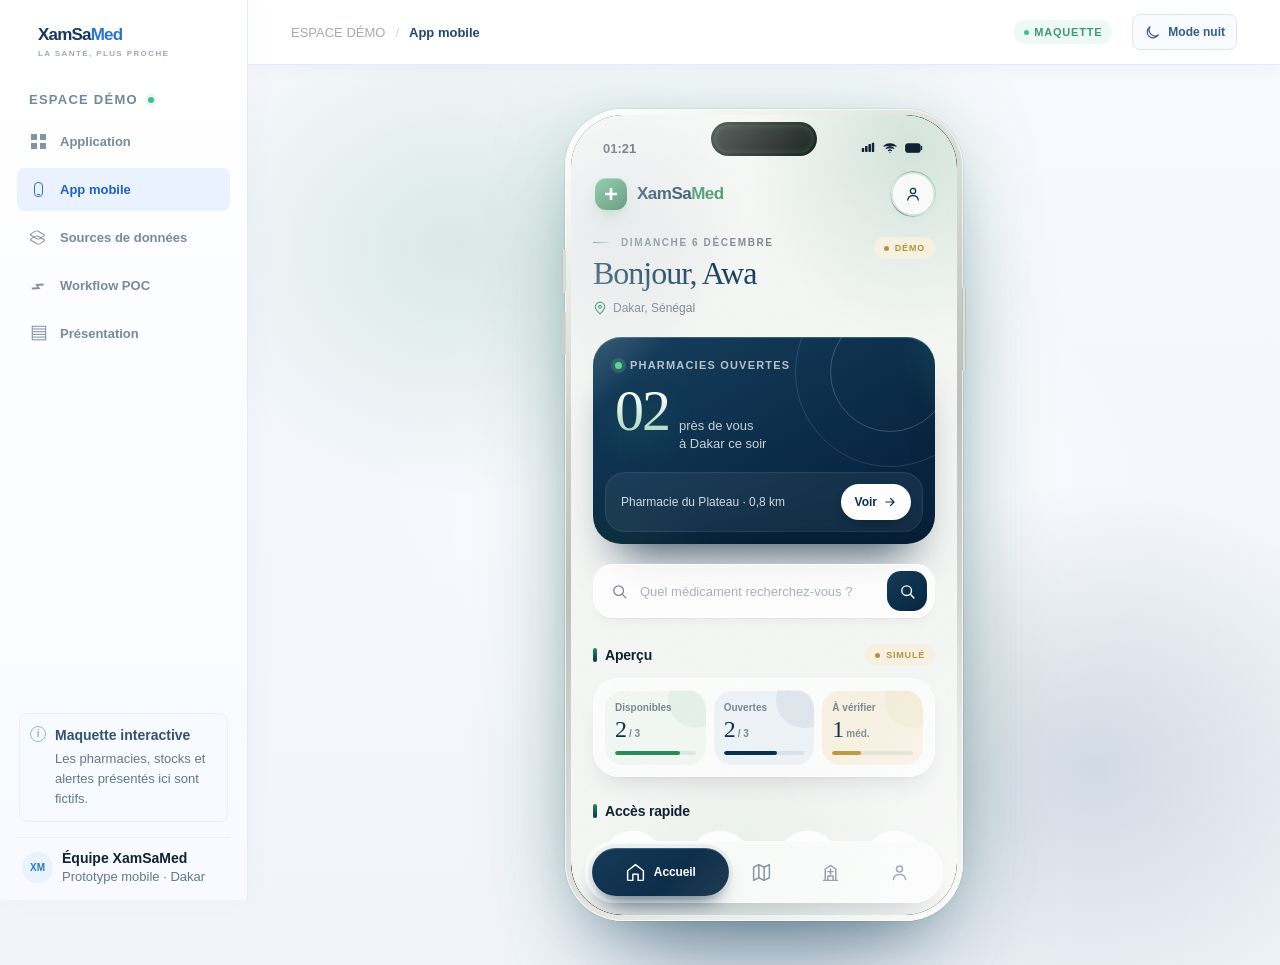
==== commit c1b18afe: "good" ====
--- a/mobile.html
+++ b/mobile.html
@@ -6,6 +6,9 @@
   <meta name="theme-color" content="#ffffff">
   <meta name="description" content="Maquette interactive de l’application mobile XamSaMed, avec parcours usager et hôpital.">
   <title>XamSaMed — Application mobile</title>
+  <link rel="manifest" href="manifest.webmanifest">
+  <link rel="icon" href="assets/xamsamed-icon.svg" type="image/svg+xml">
+  <link rel="apple-touch-icon" href="assets/xamsamed-icon-192.png">
   <link rel="preconnect" href="https://fonts.googleapis.com">
   <link rel="preconnect" href="https://fonts.gstatic.com" crossorigin>
   <!-- Intégration des polices recommandées : Poppins et Montserrat -->
@@ -15,6 +18,7 @@
   <link rel="stylesheet" href="mobile.css">
   <script src="theme.js" defer></script>
   <script src="mobile.js" defer></script>
+  <script src="pwa.js" defer></script>
 </head>
 <body class="mobile-demo">
   <div class="app-shell">
--- a/mobile.css
+++ b/mobile.css
@@ -336,4 +336,151 @@
 
 @media (prefers-reduced-motion:reduce){
   .mobile-demo *,.mobile-demo *::before,.mobile-demo *::after{animation-duration:.01ms!important;animation-iteration-count:1!important;transition-duration:.01ms!important}
+}
+
+/* ═══════════════════════════════════════════════════════════════════
+   10. COUCHE « ÉCLAT » — profondeur, matière, vie
+   (s'ajoute aux sections précédentes, surcharge sans casser)
+   ═══════════════════════════════════════════════════════════════════ */
+
+.mobile-demo{--glow-green:rgba(45,138,88,.35);--glow-navy:rgba(11,47,79,.35);--hair:inset 0 1px 0 rgba(255,255,255,.95),inset 0 0 0 1px rgba(255,255,255,.55)}
+.mobile-demo ::selection{background:rgba(45,138,88,.22)}
+.mobile-demo .phone-view{scroll-behavior:smooth}
+.mobile-demo :is(.vital strong,.duty-main strong,.pharmacy-distance,.pharmacy-mini-distance){font-variant-numeric:tabular-nums}
+
+/* ── Appareil : titane, boutons latéraux, île vivante ─────────── */
+.phone-device{
+  background:linear-gradient(155deg,#fdfdfb,#d9ddd7 22%,#b9c0b9 48%,#d9ddd7 74%,#f7f7f3);
+  box-shadow:var(--shadow-phone),0 0 0 1px rgba(11,47,79,.08),0 0 90px -20px var(--glow-green)}
+.phone-device::before{content:"";position:absolute;inset:0;border-radius:inherit;pointer-events:none;z-index:2;
+  background:linear-gradient(135deg,rgba(255,255,255,.65),transparent 28%,transparent 72%,rgba(255,255,255,.45))}
+.phone-side-button{display:block;position:absolute;inset:0;pointer-events:none;z-index:0}
+.phone-side-button::before,.phone-side-button::after{content:"";position:absolute;width:4px;border-radius:3px;
+  background:linear-gradient(90deg,#aeb5ae,#e9ece7 50%,#aeb5ae)}
+.phone-side-button::before{right:-3px;top:178px;height:84px}
+.phone-side-button::after{left:-3px;top:140px;height:44px;box-shadow:0 62px 0 #c9cfc8}
+.phone-screen::before{box-shadow:0 0 0 3px #0a1310,inset 0 0 6px rgba(95,211,146,.25)}
+/* Grain papier : tue l'aspect « plastique » des dégradés */
+.phone-screen::after{content:"";position:absolute;inset:0;z-index:19;pointer-events:none;opacity:.045;mix-blend-mode:multiply;
+  background-image:url("data:image/svg+xml;utf8,<svg xmlns='http://www.w3.org/2000/svg' width='160' height='160'><filter id='n'><feTurbulence type='fractalNoise' baseFrequency='.9' numOctaves='2' stitchTiles='stitch'/></filter><rect width='160' height='160' filter='url(%23n)'/></svg>")}
+
+/* ── Fond aurore qui respire ──────────────────────────────────── */
+.phone-screen{background:
+  radial-gradient(60% 34% at 88% 4%,rgba(45,138,88,.16),transparent 70%),
+  radial-gradient(55% 30% at 6% 12%,rgba(11,47,79,.10),transparent 70%),
+  radial-gradient(70% 30% at 50% 100%,rgba(45,138,88,.08),transparent 70%),
+  var(--paper-warm)}
+
+/* ── Marque & barre d'app ─────────────────────────────────────── */
+.phone-brand-mark{animation:markFloat 5s ease-in-out infinite}
+@keyframes markFloat{50%{transform:translateY(-2px) rotate(-4deg)}}
+.phone-icon-button{position:relative}
+.phone-icon-button::after{content:"";position:absolute;inset:-3px;border-radius:50%;border:1.5px solid transparent;
+  background:conic-gradient(from 0deg,var(--green),transparent 40%,var(--navy),transparent 80%,var(--green)) border-box;
+  -webkit-mask:linear-gradient(#000 0 0) padding-box,linear-gradient(#000 0 0);-webkit-mask-composite:xor;mask-composite:exclude;
+  opacity:.55;animation:spin 9s linear infinite}
+@keyframes spin{to{transform:rotate(360deg)}}
+
+/* ── Titres : serif éditorial + accent italique ───────────────── */
+.app-title{background:linear-gradient(180deg,var(--navy) 30%,#2b5a78);-webkit-background-clip:text;background-clip:text;color:transparent}
+.app-kicker{display:flex;align-items:center;gap:10px}
+.app-kicker::before{content:"";width:18px;height:1.5px;border-radius:1px;background:linear-gradient(90deg,var(--green),transparent)}
+.app-section-head h3{position:relative;padding-left:12px}
+.app-section-head h3::before{content:"";position:absolute;left:0;top:50%;width:4px;height:14px;border-radius:2px;transform:translateY(-50%);
+  background:linear-gradient(180deg,var(--green),var(--navy))}
+
+/* ── Carte héro : maille vivante, reflet, verre intérieur ─────── */
+.duty-card{
+  background:
+    radial-gradient(60% 80% at 100% 0%,rgba(63,170,150,.55),transparent 60%),
+    radial-gradient(50% 70% at 0% 100%,rgba(45,138,88,.35),transparent 65%),
+    linear-gradient(150deg,#16405f,var(--navy-deep) 75%);
+  background-size:140% 140%,140% 140%,100% 100%;animation:meshMove 14s ease-in-out infinite alternate;
+  box-shadow:0 34px 46px -26px rgba(7,37,64,.8),0 0 0 1px rgba(255,255,255,.06),inset 0 1px 0 rgba(255,255,255,.2),inset 0 -30px 50px -30px rgba(0,0,0,.35)}
+@keyframes meshMove{to{background-position:100% 100%,0 0,0 0}}
+.duty-card>*{position:relative;z-index:1}
+.duty-card .duty-shine,.duty-card:hover::before{opacity:1}
+.duty-main strong{background:linear-gradient(180deg,#fff 20%,#a9d9bf);-webkit-background-clip:text;background-clip:text;color:transparent;
+  text-shadow:0 12px 30px rgba(95,211,146,.25)}
+.duty-foot{background:rgba(255,255,255,.06);margin:20px -10px -10px;padding:12px 12px 12px 16px;border-top:0;border-radius:20px;
+  backdrop-filter:blur(10px);box-shadow:inset 0 0 0 1px rgba(255,255,255,.08)}
+.duty-foot button{box-shadow:0 8px 16px -8px rgba(0,0,0,.4)}
+
+/* ── Aperçu : tuiles à profondeur ─────────────────────────────── */
+.vitals{box-shadow:var(--shadow-md),var(--hair)}
+.vital{position:relative;overflow:hidden;box-shadow:inset 0 1px 0 rgba(255,255,255,.8);transition:transform .35s var(--ease-spring)}
+.vital::before{content:"";position:absolute;right:-18px;top:-18px;width:56px;height:56px;border-radius:50%;background:currentColor;opacity:.06}
+.vital:nth-child(1){color:var(--green)}.vital:nth-child(2){color:var(--navy)}.vital:nth-child(3){color:var(--amber)}
+.vital:hover{transform:translateY(-3px)}
+.vital span{color:var(--mute)}
+
+/* ── Accès rapides : verre coloré + halo ──────────────────────── */
+.category-icon{position:relative;box-shadow:0 14px 20px -12px rgba(14,34,51,.3),var(--hair)}
+.category-icon::after{content:"";position:absolute;inset:0;border-radius:50%;opacity:0;transition:opacity .35s;
+  box-shadow:0 0 0 6px var(--glow-navy)}
+.category-button:nth-child(2) .category-icon::after,.category-button:nth-child(4) .category-icon::after{box-shadow:0 0 0 6px var(--glow-green)}
+.category-button:hover .category-icon::after{opacity:.35}
+.category-button:active .category-icon{transform:scale(.94)}
+
+/* ── Cartes : relief de papier, lueur au survol ───────────────── */
+.med-row,.pharmacy-card,.pharmacy-mini-card,.detail-info div,.booking-card,.alert-card,.settings-list,.secondary-action{box-shadow:var(--shadow-sm),var(--hair)}
+.med-row:hover,.pharmacy-card:hover,.pharmacy-mini-card:hover{box-shadow:0 22px 32px -18px rgba(14,34,51,.25),var(--hair)}
+.med-row:active,.pharmacy-card:active,.pharmacy-mini-card:active{transform:scale(.985)}
+.med-symbol{box-shadow:inset 0 1px 0 rgba(255,255,255,.9),0 8px 14px -10px rgba(11,47,79,.4)}
+.stock-status:not(.unavailable)::before,.stock-status.unavailable::before{content:"";display:inline-block;width:5px;height:5px;margin-right:6px;border-radius:50%;background:currentColor;vertical-align:1px}
+.stock-status:not(.unavailable)::before{animation:live2 2s infinite}
+@keyframes live2{50%{opacity:.25}}
+
+/* Pharmacies en carrousel : dégradé photo + profondeur au défilement */
+.pharmacy-mini-image::after{content:"";position:absolute;inset:0;background:linear-gradient(180deg,transparent 55%,rgba(7,37,64,.35))}
+.pharmacy-mini-badge{z-index:1}
+@supports (animation-timeline:view()){
+  .pharmacy-mini-card{animation:cardDepth linear both;animation-timeline:view(inline);animation-range:entry 0% cover 40%}
+  @keyframes cardDepth{from{opacity:.55;transform:scale(.92)}to{opacity:1;transform:none}}
+}
+
+/* ── Onglets : halo sous l'actif ──────────────────────────────── */
+.phone-tabs{box-shadow:0 22px 34px -18px rgba(14,34,51,.35),var(--hair)}
+.phone-tab[aria-current="page"]{box-shadow:0 14px 22px -10px rgba(7,37,64,.7),0 0 0 4px rgba(11,47,79,.05),inset 0 1px 0 rgba(255,255,255,.2)}
+.phone-tab[aria-current="page"] svg{animation:tabPop .5s var(--ease-spring)}
+@keyframes tabPop{from{transform:scale(.7) rotate(-12deg)}to{transform:none}}
+.phone-tab:active{transform:scale(.94)}
+
+/* ── Recherche : focus lumineux ───────────────────────────────── */
+.app-search{box-shadow:var(--shadow-sm),var(--hair)}
+.app-search:focus-within{box-shadow:0 0 0 4px rgba(45,138,88,.14),0 18px 30px -18px rgba(45,138,88,.45),var(--hair)}
+.app-search:focus-within>svg:first-child{stroke:var(--green)}
+
+/* ── Boutons : balayage de lumière ────────────────────────────── */
+.primary-action,.duty-foot button{position:relative;overflow:hidden}
+.primary-action::after{content:"";position:absolute;inset:0;transform:translateX(-120%) skewX(-18deg);
+  background:linear-gradient(90deg,transparent,rgba(255,255,255,.22),transparent);transition:transform .8s var(--ease-out)}
+.primary-action:hover::after{transform:translateX(120%) skewX(-18deg)}
+.primary-action:active,.secondary-action:active{transform:scale(.98)}
+
+/* ── Carte : vignette, pins avec ombre au sol, légendes verre ─── */
+.map-illustration{box-shadow:inset 0 0 40px rgba(14,34,51,.06),inset 0 0 0 1px rgba(255,255,255,.7),0 28px 40px -26px rgba(14,34,51,.45)}
+.map-label{padding:4px 9px;border-radius:10px;color:var(--navy);background:rgba(255,255,255,.7);backdrop-filter:blur(8px);letter-spacing:1.2px;box-shadow:var(--hair)}
+.map-pin{box-shadow:0 10px 18px -4px rgba(23,60,46,.5),0 0 0 6px rgba(45,138,88,.12)}
+.map-pin.p3{box-shadow:0 10px 18px -4px rgba(7,37,64,.55),0 0 0 6px rgba(11,47,79,.12)}
+
+/* ── Profil : anneau conique autour de l'avatar ───────────────── */
+.profile-card{position:relative;overflow:hidden;box-shadow:0 28px 38px -24px rgba(7,37,64,.7),inset 0 1px 0 rgba(255,255,255,.18)}
+.profile-card::after{content:"";position:absolute;right:-40px;top:-50px;width:150px;height:150px;border-radius:50%;border:1px solid rgba(255,255,255,.14)}
+.profile-avatar{position:relative;box-shadow:0 0 0 3px rgba(255,255,255,.18),0 0 0 6px rgba(255,255,255,.07)}
+.settings-row svg{transition:transform .3s var(--ease-spring),stroke .2s}
+.settings-row:hover svg{transform:translateX(4px)}
+
+/* ── Détails : héro en verre ──────────────────────────────────── */
+.detail-hero{background:linear-gradient(160deg,rgba(255,255,255,.95),rgba(255,255,255,.6));box-shadow:var(--shadow-md),var(--hair)}
+.filter-row button[aria-pressed="true"]{box-shadow:0 12px 20px -10px rgba(7,37,64,.75),inset 0 1px 0 rgba(255,255,255,.18)}
+
+/* ── Sombre : la couche éclat reste sobre ─────────────────────── */
+body.theme-dark.mobile-demo .phone-screen::after{mix-blend-mode:screen;opacity:.03}
+body.theme-dark.mobile-demo .app-title{background:linear-gradient(180deg,#f2f8f4,#a9c4b4);-webkit-background-clip:text;background-clip:text}
+body.theme-dark.mobile-demo .map-label{background:rgba(22,32,28,.7);color:#cfe0d6}
+body.theme-dark.mobile-demo .detail-hero{background:#16201c}
+
+@media (prefers-reduced-motion:reduce){
+  .duty-card,.phone-brand-mark,.phone-icon-button::after,.pharmacy-mini-card{animation:none!important}
 }
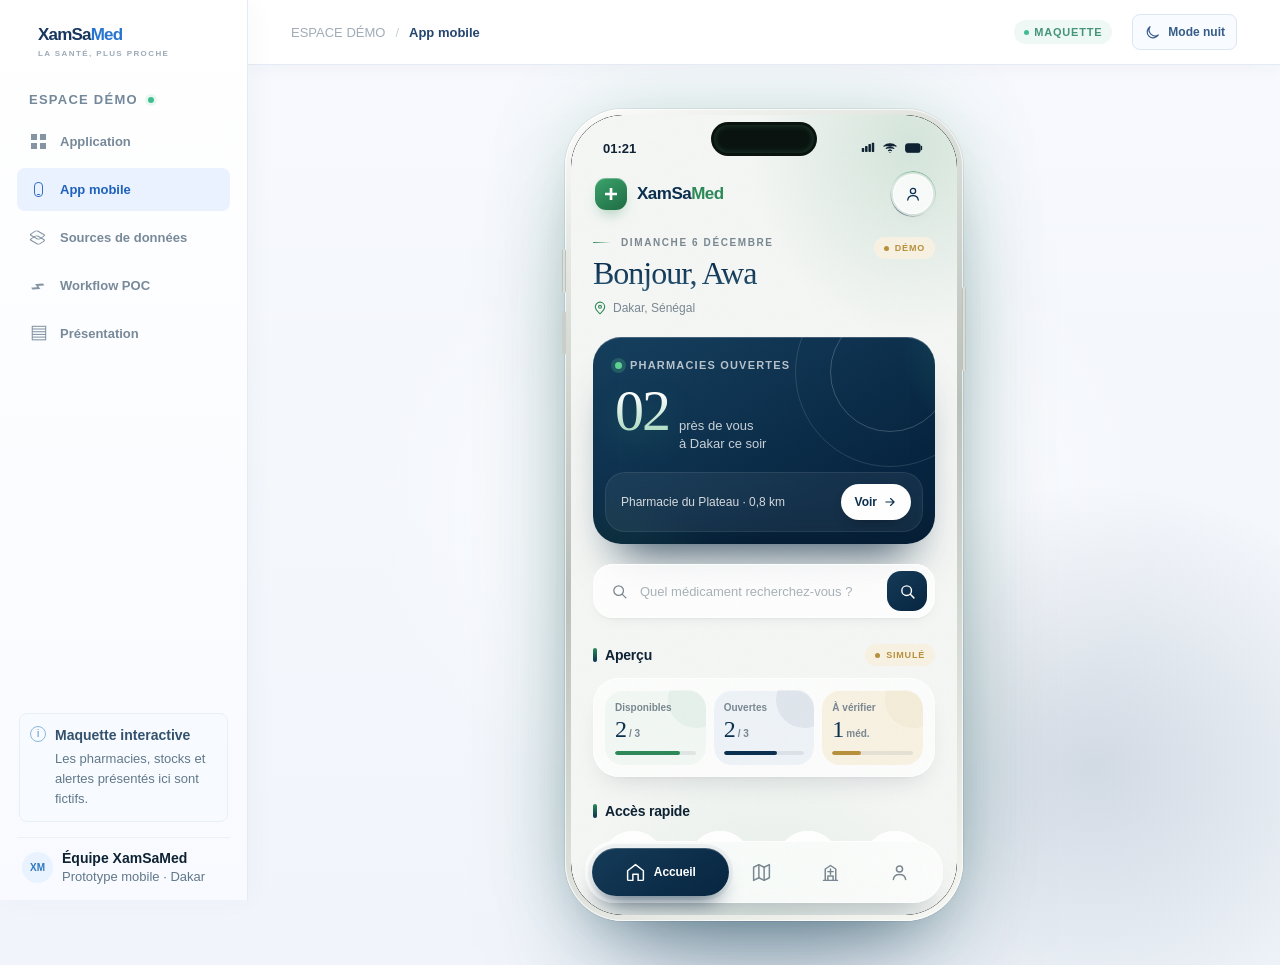
==== commit 4ab7f494: "good" ====
--- a/mobile.html
+++ b/mobile.html
@@ -8,7 +8,7 @@
   <title>XamSaMed — Application mobile</title>
   <link rel="manifest" href="manifest.webmanifest">
   <link rel="icon" href="assets/xamsamed-icon.svg" type="image/svg+xml">
-  <link rel="apple-touch-icon" href="assets/xamsamed-icon-192.png">
+  <link rel="apple-touch-icon" href="assets/xamsamed-icon-180.png">
   <link rel="preconnect" href="https://fonts.googleapis.com">
   <link rel="preconnect" href="https://fonts.gstatic.com" crossorigin>
   <!-- Intégration des polices recommandées : Poppins et Montserrat -->
--- a/mobile.css
+++ b/mobile.css
@@ -35,7 +35,6 @@
 .mobile-demo .content.mobile-content::before{
   content:"";position:absolute;inset:0;z-index:-2;
   background:
-    radial-gradient(ellipse 40% 40% at 20% 20%,rgba(45,138,88,.14),transparent 70%),
     radial-gradient(ellipse 45% 45% at 82% 78%,rgba(11,47,79,.14),transparent 70%),
     radial-gradient(ellipse 60% 55% at 50% 50%,rgba(255,255,255,.85),transparent 65%)}
 .mobile-intro{display:none}
@@ -53,7 +52,6 @@
   height:min(820px,calc(100dvh - 100px));min-height:0;border-radius:52px;overflow:hidden;
   background:
     radial-gradient(120% 50% at 100% 0%,rgba(45,138,88,.10),transparent 60%),
-    radial-gradient(90% 40% at 0% 8%,rgba(11,47,79,.07),transparent 60%),
     var(--paper-warm);
   container-type:inline-size}
 .phone-screen::before{content:"";position:absolute;z-index:20;top:10px;left:50%;width:100px;height:28px;border-radius:20px;background:#0a1310;transform:translateX(-50%);pointer-events:none}
@@ -352,8 +350,6 @@
 .phone-device{
   background:linear-gradient(155deg,#fdfdfb,#d9ddd7 22%,#b9c0b9 48%,#d9ddd7 74%,#f7f7f3);
   box-shadow:var(--shadow-phone),0 0 0 1px rgba(11,47,79,.08),0 0 90px -20px var(--glow-green)}
-.phone-device::before{content:"";position:absolute;inset:0;border-radius:inherit;pointer-events:none;z-index:2;
-  background:linear-gradient(135deg,rgba(255,255,255,.65),transparent 28%,transparent 72%,rgba(255,255,255,.45))}
 .phone-side-button{display:block;position:absolute;inset:0;pointer-events:none;z-index:0}
 .phone-side-button::before,.phone-side-button::after{content:"";position:absolute;width:4px;border-radius:3px;
   background:linear-gradient(90deg,#aeb5ae,#e9ece7 50%,#aeb5ae)}
@@ -367,7 +363,6 @@
 /* ── Fond aurore qui respire ──────────────────────────────────── */
 .phone-screen{background:
   radial-gradient(60% 34% at 88% 4%,rgba(45,138,88,.16),transparent 70%),
-  radial-gradient(55% 30% at 6% 12%,rgba(11,47,79,.10),transparent 70%),
   radial-gradient(70% 30% at 50% 100%,rgba(45,138,88,.08),transparent 70%),
   var(--paper-warm)}
 
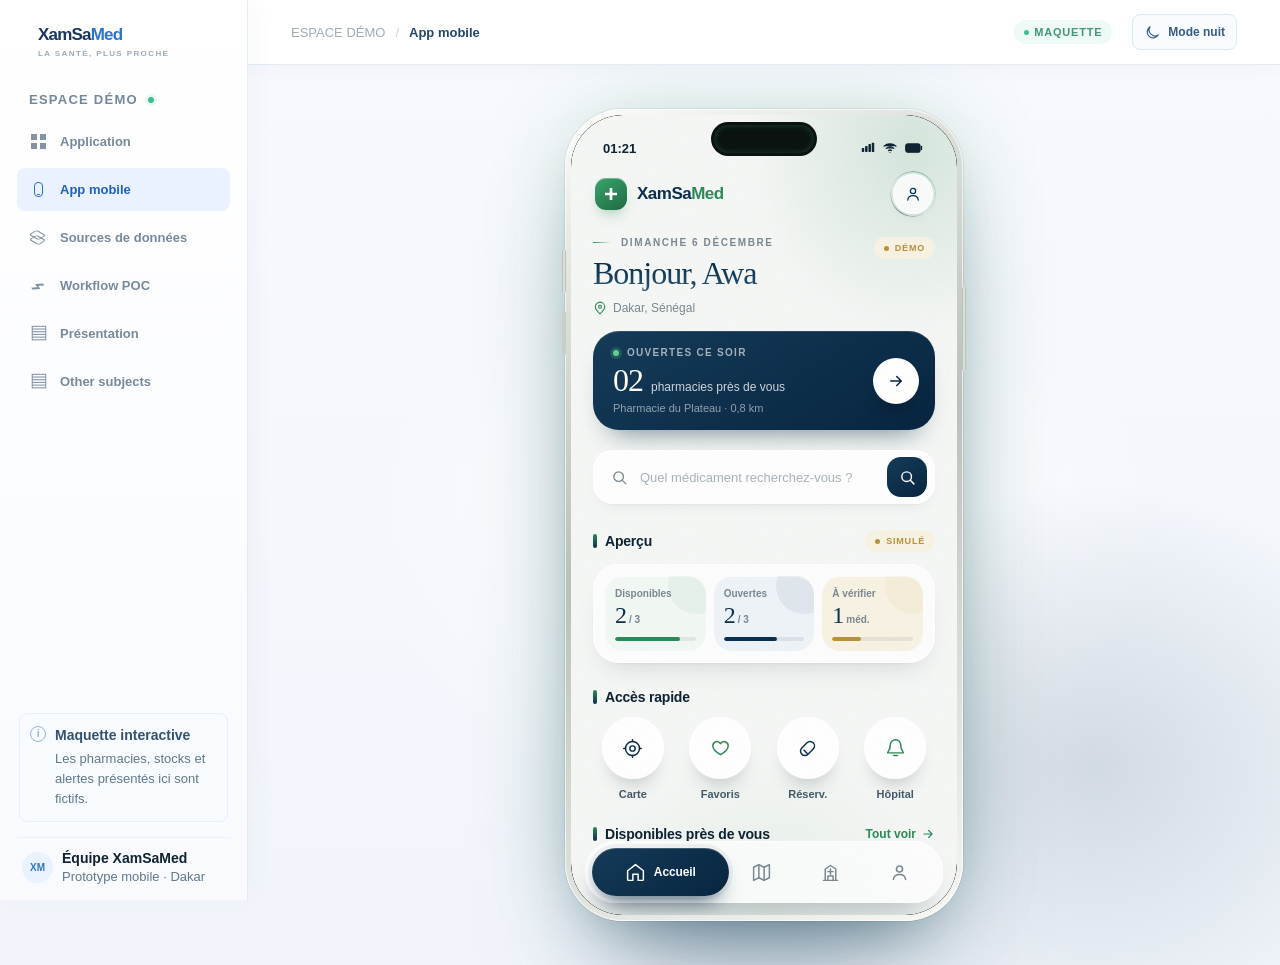
==== commit c5148bb2: "all" ====
--- a/mobile.html
+++ b/mobile.html
@@ -34,6 +34,7 @@
         <a class="nav-link" href="sources.html"><span class="nav-icon icon-layers"></span>Sources de données</a>
         <a class="nav-link" href="workflow.html"><span class="nav-icon icon-route"></span>Workflow POC</a>
         <a class="nav-link" href="presentation.html"><span class="nav-icon icon-meeting"></span>Présentation</a>
+        <a class="nav-link" href="presentation/index.html"><span class="nav-icon icon-meeting"></span>Other subjects</a>
       </nav>
       <div class="sidebar-spacer"></div>
       <div class="sidebar-note"><span class="note-icon">i</span><div><strong>Maquette interactive</strong><p>Les pharmacies, stocks et alertes présentés ici sont fictifs.</p></div></div>
--- a/mobile.css
+++ b/mobile.css
@@ -1,6 +1,6 @@
 /* ═══════════════════════════════════════════════════════════════════
    XamSaMed · Application mobile — « Aurora »
-   Verre dépoli · carte héro marine · pilule active · micro-animations
+   Verre dépoli · carte compacte marine · pilule active · micro-animations
    Palette marine + vert forêt conservée
    ═══════════════════════════════════════════════════════════════════ */
 
@@ -139,27 +139,28 @@
 .location-caption{display:flex;align-items:center;gap:6px;margin-top:10px;color:var(--mute);font-size:12px;font-weight:500}
 .location-caption svg{width:14px;height:14px;fill:none;stroke:var(--green);stroke-width:1.9}
 
-/* Carte héro « Pharmacie de garde » (nouveau — voir pageHome) */
-.duty-card{position:relative;overflow:hidden;margin-top:22px;padding:22px;border-radius:28px;color:#fff;
-  background:radial-gradient(120% 120% at 100% 0%,#1d5a6e 0%,transparent 55%),linear-gradient(150deg,var(--navy-soft),var(--navy-deep) 70%);
-  box-shadow:0 28px 40px -24px rgba(7,37,64,.75),inset 0 1px 0 rgba(255,255,255,.14)}
-.duty-card::before,.duty-card::after{content:"";position:absolute;border-radius:50%;border:1px solid rgba(255,255,255,.13);pointer-events:none}
-.duty-card::before{width:190px;height:190px;right:-50px;top:-60px}
-.duty-card::after{width:120px;height:120px;right:-15px;top:-25px;border-color:rgba(255,255,255,.2);animation:ring 4s ease-in-out infinite}
-@keyframes ring{50%{transform:scale(1.12);opacity:.5}}
-.duty-label{display:flex;align-items:center;gap:8px;font-size:11px;font-weight:700;letter-spacing:1.2px;text-transform:uppercase;color:rgba(255,255,255,.7)}
-.duty-label::before{content:"";width:7px;height:7px;border-radius:50%;background:#5fd392;box-shadow:0 0 0 4px rgba(95,211,146,.22);animation:live 2s infinite}
-@keyframes live{50%{box-shadow:0 0 0 7px rgba(95,211,146,0)}}
-.duty-main{display:flex;align-items:baseline;gap:10px;margin-top:14px}
-.duty-main strong{font-family:var(--serif);font-weight:500;font-size:58px;line-height:.9;letter-spacing:-2px}
-.duty-main span{font-size:13px;line-height:1.35;color:rgba(255,255,255,.78)}
-.duty-foot{display:flex;align-items:center;justify-content:space-between;gap:10px;margin-top:20px;padding-top:16px;border-top:1px solid rgba(255,255,255,.14);font-size:12px;color:rgba(255,255,255,.82)}
-.duty-foot button{display:inline-flex;align-items:center;gap:6px;height:36px;padding:0 14px;border:0;border-radius:18px;cursor:pointer;
-  color:var(--navy);background:#fff;font-family:var(--sans);font-size:12px;font-weight:800;transition:transform .25s var(--ease-spring)}
-.duty-foot button:hover{transform:translateX(3px)}
-.duty-foot svg{width:14px;height:14px;fill:none;stroke:currentColor;stroke-width:2;stroke-linecap:round;stroke-linejoin:round}
-
-/* Aperçu en tuiles (nouveau) */
+/* Carte « Pharmacies ouvertes » — compacte, épurée, bouton rond d'action */
+.duty-card{
+  display:flex;align-items:center;justify-content:space-between;gap:14px;
+  margin-top:16px;padding:16px 16px 16px 20px;border-radius:26px;color:#fff;
+  background:linear-gradient(150deg,var(--navy-soft),var(--navy-deep));
+  box-shadow:0 18px 28px -18px rgba(7,37,64,.6),inset 0 1px 0 rgba(255,255,255,.12)}
+.duty-info{display:grid;gap:6px;min-width:0}
+.duty-label{display:flex;align-items:center;gap:8px;font-size:10px;font-weight:700;letter-spacing:1.3px;text-transform:uppercase;color:rgba(255,255,255,.62)}
+.duty-label::before{content:"";width:6px;height:6px;border-radius:50%;background:#5fd392;box-shadow:0 0 0 3px rgba(95,211,146,.2);animation:live 2s infinite}
+@keyframes live{50%{box-shadow:0 0 0 6px rgba(95,211,146,0)}}
+.duty-main{display:flex;align-items:baseline;gap:8px;margin:0}
+.duty-main strong{font-family:var(--serif);font-weight:500;font-size:32px;line-height:1;letter-spacing:-1px;color:#fff}
+.duty-main span{font-size:12px;line-height:1.3;color:rgba(255,255,255,.8)}
+.duty-sub{margin:0;font-size:11px;color:rgba(255,255,255,.55);white-space:nowrap;overflow:hidden;text-overflow:ellipsis}
+.duty-go{display:grid;place-items:center;flex:0 0 auto;width:46px;height:46px;border:0;border-radius:50%;cursor:pointer;
+  color:var(--navy-deep);background:#fff;box-shadow:0 10px 18px -8px rgba(0,0,0,.45);
+  transition:transform .3s var(--ease-spring)}
+.duty-go:hover{transform:scale(1.08) rotate(-8deg)}
+.duty-go:active{transform:scale(.95)}
+.duty-go svg{width:18px;height:18px;fill:none;stroke:currentColor;stroke-width:2;stroke-linecap:round;stroke-linejoin:round}
+
+/* Aperçu en tuiles */
 .vitals{display:grid;grid-template-columns:repeat(3,1fr);gap:8px;padding:12px;border-radius:26px;
   background:rgba(255,255,255,.7);backdrop-filter:blur(16px);box-shadow:var(--shadow-sm),inset 0 0 0 1px rgba(255,255,255,.9)}
 .vital{display:grid;gap:4px;padding:12px 10px 10px;border-radius:18px;background:var(--green-tint)}
@@ -191,7 +192,7 @@
 .pharmacy-mini-meta{display:flex;align-items:center;justify-content:space-between;gap:6px;color:var(--mute);font-size:10px}
 .pharmacy-mini-distance{color:var(--green-deep);font-weight:800;white-space:nowrap}
 
-/* Accès rapides : 4 pastilles rondes (les 4 boutons existants) */
+/* Accès rapides : 4 pastilles rondes */
 .category-row{display:grid;grid-template-columns:repeat(4,1fr);gap:8px}
 .category-button{display:grid;justify-items:center;gap:9px;padding:0;border:0;color:var(--ink-soft);background:transparent;cursor:pointer;
   font-family:var(--sans);font-size:11px;font-weight:700}
@@ -304,7 +305,7 @@
 
 /* ── 8. Containers & plein écran mobile ───────────────────────── */
 @container (max-width:360px){
-  .app-screen{--pad-x:18px}.app-title{font-size:26px}.duty-main strong{font-size:48px}
+  .app-screen{--pad-x:18px}.app-title{font-size:26px}.duty-main strong{font-size:28px}.duty-go{width:42px;height:42px}
   .category-icon{width:54px;height:54px}.pharmacy-mini-card{flex-basis:148px}.vital strong{font-size:21px}
 }
 @media (max-width:650px){
@@ -384,22 +385,8 @@
 .app-section-head h3::before{content:"";position:absolute;left:0;top:50%;width:4px;height:14px;border-radius:2px;transform:translateY(-50%);
   background:linear-gradient(180deg,var(--green),var(--navy))}
 
-/* ── Carte héro : maille vivante, reflet, verre intérieur ─────── */
-.duty-card{
-  background:
-    radial-gradient(60% 80% at 100% 0%,rgba(63,170,150,.55),transparent 60%),
-    radial-gradient(50% 70% at 0% 100%,rgba(45,138,88,.35),transparent 65%),
-    linear-gradient(150deg,#16405f,var(--navy-deep) 75%);
-  background-size:140% 140%,140% 140%,100% 100%;animation:meshMove 14s ease-in-out infinite alternate;
-  box-shadow:0 34px 46px -26px rgba(7,37,64,.8),0 0 0 1px rgba(255,255,255,.06),inset 0 1px 0 rgba(255,255,255,.2),inset 0 -30px 50px -30px rgba(0,0,0,.35)}
-@keyframes meshMove{to{background-position:100% 100%,0 0,0 0}}
-.duty-card>*{position:relative;z-index:1}
-.duty-card .duty-shine,.duty-card:hover::before{opacity:1}
-.duty-main strong{background:linear-gradient(180deg,#fff 20%,#a9d9bf);-webkit-background-clip:text;background-clip:text;color:transparent;
-  text-shadow:0 12px 30px rgba(95,211,146,.25)}
-.duty-foot{background:rgba(255,255,255,.06);margin:20px -10px -10px;padding:12px 12px 12px 16px;border-top:0;border-radius:20px;
-  backdrop-filter:blur(10px);box-shadow:inset 0 0 0 1px rgba(255,255,255,.08)}
-.duty-foot button{box-shadow:0 8px 16px -8px rgba(0,0,0,.4)}
+/* ── Carte « Pharmacies ouvertes » : bouton rond sobre ────────── */
+.duty-go{box-shadow:0 10px 18px -8px rgba(0,0,0,.4)}
 
 /* ── Aperçu : tuiles à profondeur ─────────────────────────────── */
 .vitals{box-shadow:var(--shadow-md),var(--hair)}
@@ -447,7 +434,7 @@
 .app-search:focus-within>svg:first-child{stroke:var(--green)}
 
 /* ── Boutons : balayage de lumière ────────────────────────────── */
-.primary-action,.duty-foot button{position:relative;overflow:hidden}
+.primary-action{position:relative;overflow:hidden}
 .primary-action::after{content:"";position:absolute;inset:0;transform:translateX(-120%) skewX(-18deg);
   background:linear-gradient(90deg,transparent,rgba(255,255,255,.22),transparent);transition:transform .8s var(--ease-out)}
 .primary-action:hover::after{transform:translateX(120%) skewX(-18deg)}
@@ -477,5 +464,27 @@
 body.theme-dark.mobile-demo .detail-hero{background:#16201c}
 
 @media (prefers-reduced-motion:reduce){
-  .duty-card,.phone-brand-mark,.phone-icon-button::after,.pharmacy-mini-card{animation:none!important}
+  .phone-brand-mark,.phone-icon-button::after,.pharmacy-mini-card{animation:none!important}
+}
+
+/* ═══════════════════════════════════════════════════════════════════
+   11. MENU DU BAS VERROUILLÉ (iPhone Safari inclus)
+   Le body est collé aux 4 bords de la fenêtre visible : toute la chaîne
+   de hauteurs en dépend, donc l'écran remplit exactement l'espace utile
+   et le menu reste vissé en bas, sans bande vide.
+   ═══════════════════════════════════════════════════════════════════ */
+@media (max-width:650px){
+  html{height:100%;overflow:hidden;background:var(--paper-warm,#f5f7f5)}
+  body.mobile-demo{position:fixed;inset:0;width:100%;height:auto;margin:0;overflow:hidden;overscroll-behavior:none}
+  .mobile-demo .app-shell{display:block;height:100%;min-height:0}
+  .mobile-demo .main-area,
+  .mobile-demo .content.mobile-content,
+  .mobile-demo .mobile-stage,
+  .phone-device,
+  .phone-frame,
+  .phone-screen{position:relative;inset:auto;height:100%;min-height:0;overflow:hidden}
+  .phone-tabs{margin:0 14px calc(10px + env(safe-area-inset-bottom,0px))}
+  .phone-view{overscroll-behavior:contain}
+  /* Clavier ouvert (recherche) : le menu s'efface au lieu de masquer le contenu */
+  .phone-screen:has(input:focus) .phone-tabs{display:none}
 }
